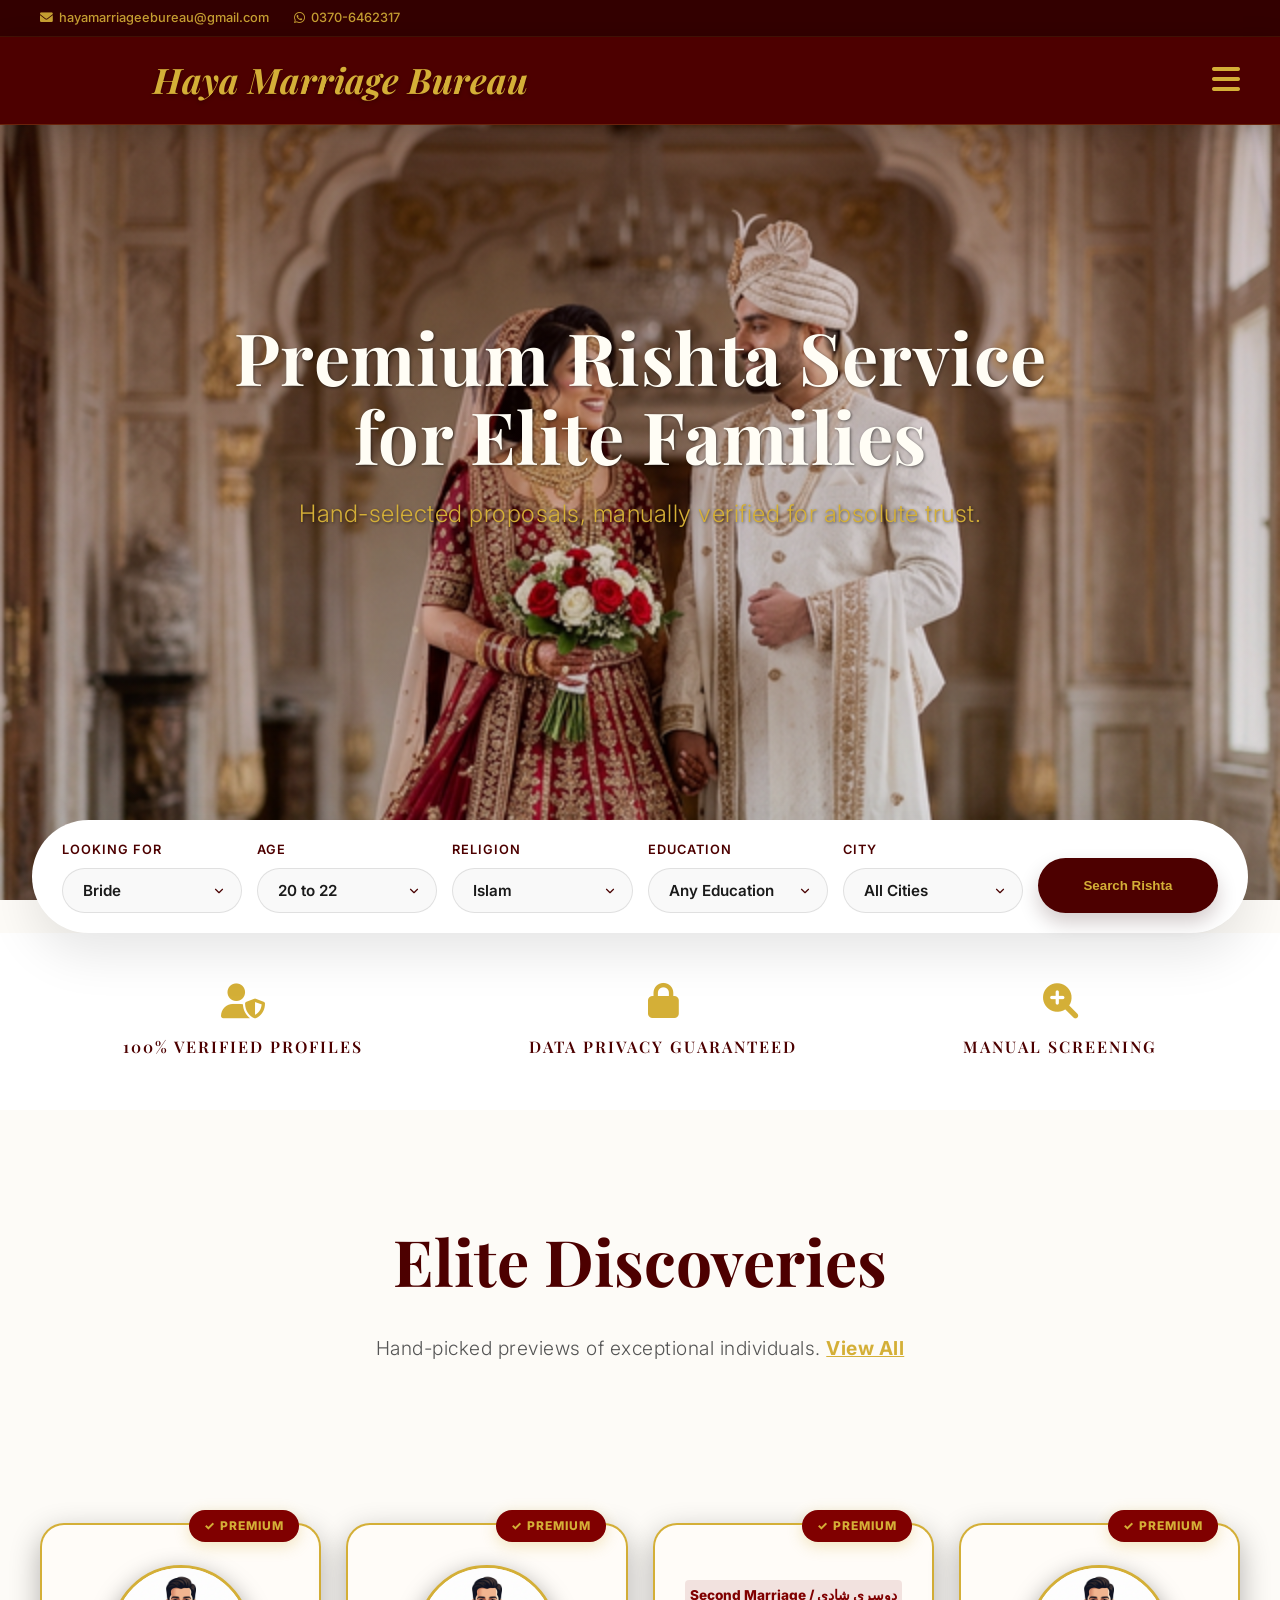
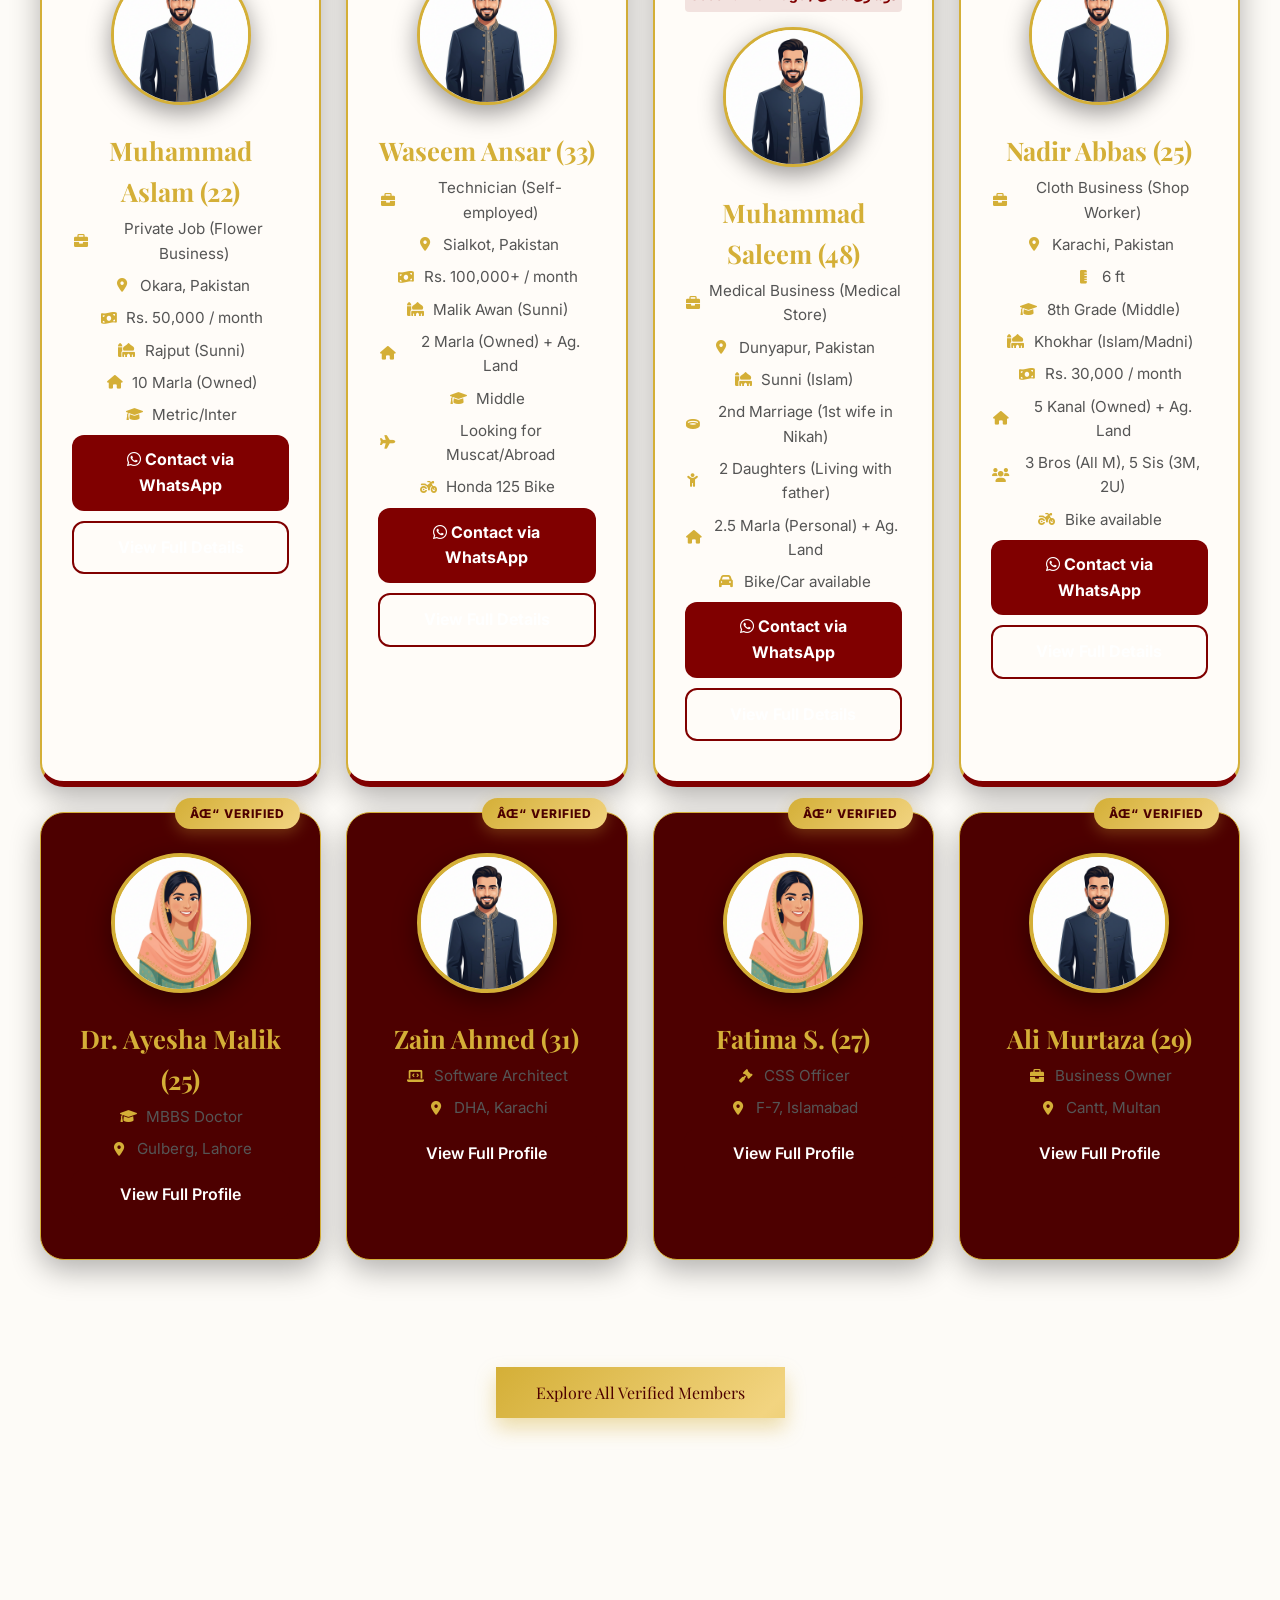
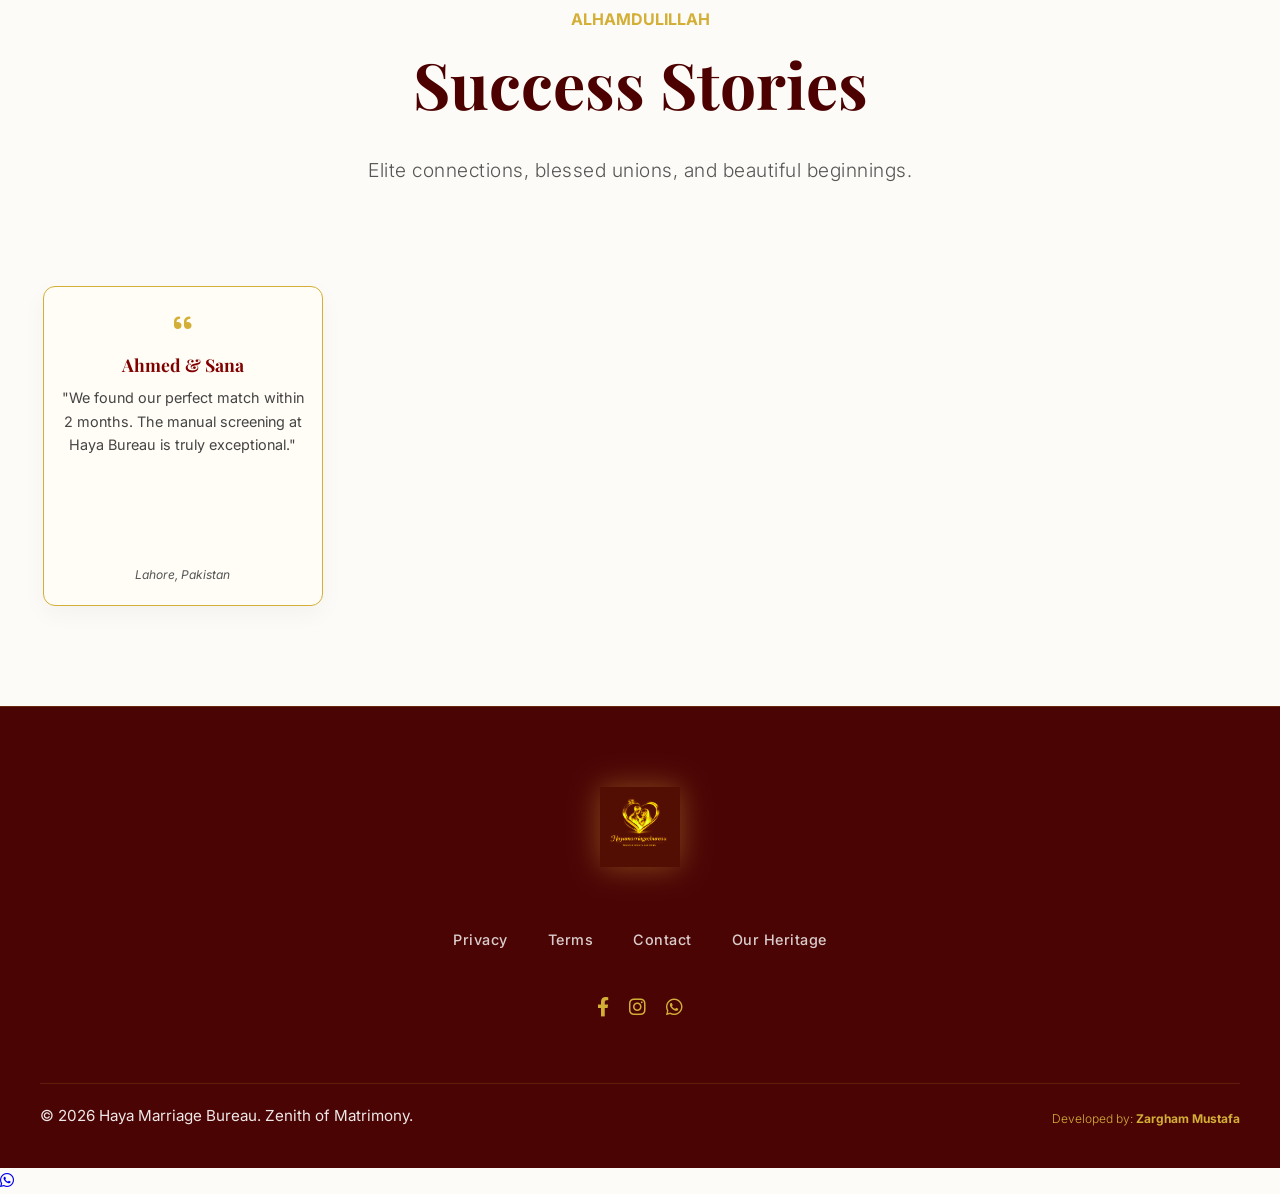
==== index.html @ ff10fe0d "Add featured profile HAYA-M-004 (Nadir Abbas) and update database" ====
<!DOCTYPE html>
<html lang="en">
<head>
    <meta charset="UTF-8">
    <meta name="viewport" content="width=device-width, initial-scale=1.0">
    <title>Haya Marriage Bureau | Elite Matrimonial Service</title>
    <meta name="description" content="Ultra-premium marriage bureau service. Minimalist design, verified profiles, and deep trust.">
    <link rel="stylesheet" href="styles/main.css">
    <link rel="stylesheet" href="https://cdnjs.cloudflare.com/ajax/libs/font-awesome/6.0.0/css/all.min.css">
</head>
<body class="page-fade">
    <div class="header-wrapper">
        <!-- Thin Top Bar for Contact info -->
        <div class="top-bar">
            <div class="container">
                <a href="mailto:hayamarriageebureau@gmail.com"><i class="fas fa-envelope"></i> hayamarriageebureau@gmail.com</a>
                <a href="https://wa.me/923706462317"><i class="fab fa-whatsapp"></i> 0370-6462317</a>
            </div>
        </div>

        <!-- Main Logo & Navigation Header -->
        <header class="luxury-header">
            <div class="container header-inner">
                <div class="header-center">
                    <a href="index.html" style="text-decoration: none;">
                        <span class="logo-text-script">Haya Marriage Bureau</span>
                    </a>
                </div>
                <div class="header-right">
                    <button class="mobile-toggle" aria-label="Open Menu" onclick="if(window.openMenu) window.openMenu();">
                        <i class="fas fa-bars"></i>
                    </button>
                </div>
            </div>
        </header>
    </div>

    <div class="mobile-nav-backdrop"></div>
    <div class="mobile-nav-overlay">
        <i class="fas fa-times close-btn" onclick="if(window.closeMenu) window.closeMenu();"></i>
        <div class="mobile-nav-links">
            <a href="index.html">Home</a>
            <a href="profiles.html">Profiles</a>
            <a href="register.html">Register Now</a>
            <a href="about.html">Our Story</a>
            <a href="packages.html">Membership</a>
            <a href="contact.html">Contact</a>
            <a href="register.html" class="btn-join-elite btn-mobile-join">Add Profile</a>
        </div>
        <div class="mobile-nav-signature">
            Developed by: <a href="https://wa.me/923079661669" target="_blank">Zargham Mustafa</a>
        </div>
    </div>

    <!-- Hero Section -->
    <section class="hero">
        <div class="container" style="display: flex; flex-direction: column; align-items: center; justify-content: center; text-align: center; height: 100%;">
            <div class="animate" style="max-width: 900px;">
                <h1 style="font-size: 4.5rem; color: #FFFDF5; margin-bottom: 20px; line-height: 1.1;">Premium Rishta Service for Elite Families</h1>
                <p style="font-size: 1.5rem; color: #D4AF37; margin-bottom: 50px; font-weight: 300;">Hand-selected proposals, manually verified for absolute trust.</p>
            </div>
        </div>
    </section>

    <!-- Search Section -->
    <div class="search-container">
        <div class="search-panel animate">
            <div class="search-field">
                <label>Looking for</label>
                <select id="searchGender">
                    <option value="Bride">Bride</option>
                    <option value="Groom">Groom</option>
                </select>
            </div>
            <div class="search-field">
                <label>Age</label>
                <select id="searchAge">
                    <option value="20-22">20 to 22</option>
                    <option value="22-24">22 to 24</option>
                    <option value="24-26">24 to 26</option>
                    <option value="26-28">26 to 28</option>
                    <option value="28-30">28 to 30</option>
                    <option value="30-32">30 to 32</option>
                    <option value="32-34">32 to 34</option>
                    <option value="34-36">34 to 36</option>
                    <option value="36-38">36 to 38</option>
                    <option value="38-40">38 to 40</option>
                    <option value="40-42">40 to 42</option>
                    <option value="42-44">42 to 44</option>
                    <option value="44-46">44 to 46</option>
                    <option value="46-48">46 to 48</option>
                    <option value="48-50">48 to 50</option>
                </select>
            </div>
            <div class="search-field">
                <label>Religion</label>
                <select id="searchReligion">
                    <option value="Islam">Islam</option>
                    <option value="Christianity">Christianity</option>
                    <option value="Hinduism">Hinduism</option>
                    <option value="Sikhism">Sikhism</option>
                </select>
            </div>
            <div class="search-field">
                <label>Education</label>
                <select id="searchEducation">
                    <option value="Any">Any Education</option>
                    <optgroup label="Schooling">
                        <option value="Primary">Primary</option>
                        <option value="Middle">Middle</option>
                        <option value="Matric / O-Levels">Matric / O-Levels</option>
                        <option value="Intermediate / A-Levels">Intermediate / A-Levels</option>
                    </optgroup>
                    <optgroup label="Undergraduate">
                        <option value="Diploma (DAE)">Diploma (DAE)</option>
                        <option value="Bachelors">Bachelors (BA/BSc/B.Com)</option>
                        <option value="BS (Hons)">BS (Hons) / 4-Year Degree</option>
                    </optgroup>
                    <optgroup label="Postgraduate">
                        <option value="Masters">Masters (MA/MSc/M.Com)</option>
                        <option value="MS / M.Phil">MS / M.Phil</option>
                    </optgroup>
                    <optgroup label="Doctorate">
                        <option value="PhD / Doctorate">PhD / Doctorate</option>
                    </optgroup>
                    <optgroup label="Medical & Professional">
                        <option value="MBBS">MBBS</option>
                        <option value="BDS">BDS</option>
                        <option value="MD">MD</option>
                        <option value="DVM">DVM</option>
                        <option value="Pharm-D">Pharm-D</option>
                    </optgroup>
                    <optgroup label="Finance/Accounts">
                        <option value="CA">CA</option>
                        <option value="ACCA">ACCA</option>
                        <option value="ACMA">ACMA</option>
                    </optgroup>
                    <optgroup label="Religious">
                        <option value="Alim / Alimah">Alim / Alimah</option>
                        <option value="Hafiz-e-Quran">Hafiz-e-Quran</option>
                    </optgroup>
                </select>
            </div>
            <div class="search-field">
                <label>City</label>
                <select id="searchCity">
                    <option value="Any">All Cities</option>
                    <option value="Karachi">Karachi</option>
                    <option value="Lahore">Lahore</option>
                    <option value="Islamabad">Islamabad</option>
                    <option value="Rawalpindi">Rawalpindi</option>
                    <option value="Faisalabad">Faisalabad</option>
                    <option value="Multan">Multan</option>
                    <option value="Peshawar">Peshawar</option>
                    <option value="Sialkot">Sialkot</option>
                    <option value="Gujranwala">Gujranwala</option>
                    <option value="Quetta">Quetta</option>
                    <option value="Dubai">Dubai / Overseas</option>
                </select>
            </div>
            <div class="search-field">
                <button id="mainSearchBtn">
                    <span class="btn-text">Search Rishta</span>
                </button>
            </div>
        </div>
    </div>

    <!-- Trust Bar -->
    <div class="trust-bar">
        <div class="container trust-flex animate">
            <div class="trust-item">
                <i class="fas fa-user-shield"></i>
                <span>100% Verified Profiles</span>
            </div>
            <div class="trust-item">
                <i class="fas fa-lock"></i>
                <span>Data Privacy Guaranteed</span>
            </div>
            <div class="trust-item">
                <i class="fas fa-search-plus"></i>
                <span>Manual Screening</span>
            </div>
        </div>
    </div>

    <!-- Featured Profiles Section -->
    <main class="container" style="margin-top: 100px; padding-bottom: 100px;">
        <div class="section-title animate">
            <h2>Elite Discoveries</h2>
            <p>Hand-picked previews of exceptional individuals. <a href="profiles.html" style="color: var(--accent); font-weight: 700;">View All</a></p>
        </div>

        <div class="profile-grid">
            <article class="profile-card animate" style="border: 2px solid #D4AF37; background: #fffcf8; border-bottom-width: 6px; border-bottom-color: #800000;">
                <div class="profile-badge" style="background: #800000; color: #D4AF37;">✓ Premium</div>
                <div class="profile-img-container" style="border: 3px solid #D4AF37;">
                    <img src="images/profiles/avatar_male.png" alt="Muhammad Aslam" style="object-fit: cover;">
                </div>
                <h3 style="color: #800000;">Muhammad Aslam (22)</h3>
                <ul class="card-meta">
                    <li><i class="fas fa-briefcase"></i> Private Job (Flower Business)</li>
                    <li><i class="fas fa-map-marker-alt"></i> Okara, Pakistan</li>
                    <li><i class="fas fa-money-bill-wave"></i> Rs. 50,000 / month</li>
                    <li><i class="fas fa-mosque"></i> Rajput (Sunni)</li>
                    <li><i class="fas fa-home"></i> 10 Marla (Owned)</li>
                    <li><i class="fas fa-graduation-cap"></i> Metric/Inter</li>
                </ul>
                <a href="https://wa.me/923706462317?text=Hi,%20I%20am%20interested%20in%20profile%20HAYA-M-001%20(Muhammad%20Aslam).%20Please%20share%20more%20details." target="_blank" class="btn-card" style="background: #800000; color: #D4AF37; border: none; font-weight: bold; margin-bottom: 10px;"><i class="fab fa-whatsapp"></i> Contact via WhatsApp</a>
                <a href="profile-detail.html?id=HAYA-M-001&gender=Male&name=Muhammad+Aslam&age=22&city=Okara&profession=Private+Job+(Flower+Business)&caste=Rajput+(Sunni)&education=Metric/Inter&img=avatar_male.png" class="btn-card" style="background: transparent; color: #800000; border: 2px solid #800000; font-weight: bold;">View Full Details</a>
            </article>
            <article class="profile-card animate" style="border: 2px solid #D4AF37; background: #fffcf8; border-bottom-width: 6px; border-bottom-color: #800000;">
                <div class="profile-badge" style="background: #800000; color: #D4AF37;">✓ Premium</div>
                <div class="profile-img-container" style="border: 3px solid #D4AF37;">
                    <img src="images/profiles/avatar_male.png" alt="Waseem Ansar" style="object-fit: cover;">
                </div>
                <h3 style="color: #800000;">Waseem Ansar (33)</h3>
                <ul class="card-meta">
                    <li><i class="fas fa-briefcase"></i> Technician (Self-employed)</li>
                    <li><i class="fas fa-map-marker-alt"></i> Sialkot, Pakistan</li>
                    <li><i class="fas fa-money-bill-wave"></i> Rs. 100,000+ / month</li>
                    <li><i class="fas fa-mosque"></i> Malik Awan (Sunni)</li>
                    <li><i class="fas fa-home"></i> 2 Marla (Owned) + Ag. Land</li>
                    <li><i class="fas fa-graduation-cap"></i> Middle</li>
                    <li><i class="fas fa-plane"></i> Looking for Muscat/Abroad</li>
                    <li><i class="fas fa-motorcycle"></i> Honda 125 Bike</li>
                </ul>
                <a href="https://wa.me/923706462317?text=Hi,%20I%20am%20interested%20in%20profile%20HAYA-M-002%20(Waseem%20Ansar).%20Please%20share%20more%20details." target="_blank" class="btn-card" style="background: #800000; color: #D4AF37; border: none; font-weight: bold; margin-bottom: 10px;"><i class="fab fa-whatsapp"></i> Contact via WhatsApp</a>
                <a href="profile-detail.html?id=HAYA-M-002&gender=Male&name=Waseem+Ansar&age=33&city=Sialkot&profession=Technician+(Self-employed)&caste=Malik+Awan+(Sunni)&education=Middle&img=avatar_male.png" class="btn-card" style="background: transparent; color: #800000; border: 2px solid #800000; font-weight: bold;">View Full Details</a>
            </article>
            <article class="profile-card animate" style="border: 2px solid #D4AF37; background: #fffcf8; border-bottom-width: 6px; border-bottom-color: #800000;">
                <div class="profile-badge" style="background: #800000; color: #D4AF37;">✓ Premium</div>
                <div style="background: rgba(128,0,0,0.1); color: #800000; text-align: center; font-weight: 800; font-size: 0.85rem; padding: 5px; margin-top: 15px; border-radius: 4px;">Second Marriage / دوسری شادی</div>
                <div class="profile-img-container" style="border: 3px solid #D4AF37; margin-top: 15px;">
                    <img src="images/profiles/avatar_male.png" alt="Muhammad Saleem" style="object-fit: cover;">
                </div>
                <h3 style="color: #800000;">Muhammad Saleem (48)</h3>
                <ul class="card-meta">
                    <li><i class="fas fa-briefcase"></i> Medical Business (Medical Store)</li>
                    <li><i class="fas fa-map-marker-alt"></i> Dunyapur, Pakistan</li>
                    <li><i class="fas fa-mosque"></i> Sunni (Islam)</li>
                    <li><i class="fas fa-ring"></i> 2nd Marriage (1st wife in Nikah)</li>
                    <li><i class="fas fa-child"></i> 2 Daughters (Living with father)</li>
                    <li><i class="fas fa-home"></i> 2.5 Marla (Personal) + Ag. Land</li>
                    <li><i class="fas fa-car"></i> Bike/Car available</li>
                </ul>
                <a href="https://wa.me/923706462317?text=Assalam-o-Alaikum,%20I%20am%20interested%20in%20Profile%20ID:%20HAYA-M-003%20(Muhammad%20Saleem)" target="_blank" class="btn-card" style="background: #800000; color: #D4AF37; border: none; font-weight: bold; margin-bottom: 10px;"><i class="fab fa-whatsapp"></i> Contact via WhatsApp</a>
                <a href="profile-detail.html?id=HAYA-M-003&gender=Male&name=Muhammad+Saleem&age=48&city=Dunyapur&profession=Medical+Store&caste=Sunni+(Islam)&img=avatar_male.png" class="btn-card" style="background: transparent; color: #800000; border: 2px solid #800000; font-weight: bold;">View Full Details</a>
            </article>

            <article class="profile-card animate" style="border: 2px solid #D4AF37; background: #fffcf8; border-bottom-width: 6px; border-bottom-color: #800000;">
                <div class="profile-badge" style="background: #800000; color: #D4AF37;">✓ Premium</div>
                <div class="profile-img-container" style="border: 3px solid #D4AF37;">
                    <img src="images/profiles/avatar_male.png" alt="Nadir Abbas" style="object-fit: cover;">
                </div>
                <h3 style="color: #800000;">Nadir Abbas (25)</h3>
                <ul class="card-meta">
                    <li><i class="fas fa-briefcase"></i> Cloth Business (Shop Worker)</li>
                    <li><i class="fas fa-map-marker-alt"></i> Karachi, Pakistan</li>
                    <li><i class="fas fa-ruler-vertical"></i> 6 ft</li>
                    <li><i class="fas fa-graduation-cap"></i> 8th Grade (Middle)</li>
                    <li><i class="fas fa-mosque"></i> Khokhar (Islam/Madni)</li>
                    <li><i class="fas fa-money-bill-wave"></i> Rs. 30,000 / month</li>
                    <li><i class="fas fa-home"></i> 5 Kanal (Owned) + Ag. Land</li>
                    <li><i class="fas fa-users"></i> 3 Bros (All M), 5 Sis (3M, 2U)</li>
                    <li><i class="fas fa-motorcycle"></i> Bike available</li>
                </ul>
                <a href="https://wa.me/923706462317?text=Assalam-o-Alaikum,%20I%20am%20interested%20in%20Profile%20ID:%20HAYA-M-004%20(Nadir%20Abbas)" target="_blank" class="btn-card" style="background: #800000; color: #D4AF37; border: none; font-weight: bold; margin-bottom: 10px;"><i class="fab fa-whatsapp"></i> Contact via WhatsApp</a>
                <a href="profile-detail.html?id=HAYA-M-004&gender=Male&name=Nadir+Abbas&age=25&city=Karachi&profession=Cloth+Business+(Shop+Worker)&caste=Khokhar+(Islam/Madni)&education=8th+Grade+(Middle)&img=avatar_male.png" class="btn-card" style="background: transparent; color: #800000; border: 2px solid #800000; font-weight: bold;">View Full Details</a>
            </article>
            <article class="profile-card animate">
                <div class="profile-badge">âœ“ Verified</div>
                <div class="profile-img-container">
                    <img src="images/profiles/avatar_female.png" alt="Profile">
                </div>
                <h3>Dr. Ayesha Malik (25)</h3>
                <ul class="card-meta">
                    <li><i class="fas fa-graduation-cap"></i> MBBS Doctor</li>
                    <li><i class="fas fa-map-marker-alt"></i> Gulberg, Lahore</li>
                </ul>
                <a href="profile-detail.html?id=F-AYESH-01&gender=Female&name=Dr.+Ayesha+Malik&age=25&city=Lahore&profession=Doctor&img=avatar_female.png" class="btn-card">View Full Profile</a>
            </article>

            <article class="profile-card animate">
                <div class="profile-badge">âœ“ Verified</div>
                <div class="profile-img-container">
                    <img src="images/profiles/avatar_male.png" alt="Profile">
                </div>
                <h3>Zain Ahmed (31)</h3>
                <ul class="card-meta">
                    <li><i class="fas fa-laptop-code"></i> Software Architect</li>
                    <li><i class="fas fa-map-marker-alt"></i> DHA, Karachi</li>
                </ul>
                <a href="profile-detail.html?id=M-ZAIN-01&gender=Male&name=Zain+Ahmed&age=31&city=Karachi&profession=Software+Architect&img=avatar_male.png" class="btn-card">View Full Profile</a>
            </article>

            <article class="profile-card animate">
                <div class="profile-badge">âœ“ Verified</div>
                <div class="profile-img-container">
                    <img src="images/profiles/avatar_female.png" alt="Profile">
                </div>
                <h3>Fatima S. (27)</h3>
                <ul class="card-meta">
                    <li><i class="fas fa-gavel"></i> CSS Officer</li>
                    <li><i class="fas fa-map-marker-alt"></i> F-7, Islamabad</li>
                </ul>
                <a href="profile-detail.html?id=F-FATIM-01&gender=Female&name=Fatima+S.&age=27&city=Islamabad&profession=CSS+Officer&img=avatar_female.png" class="btn-card">View Full Profile</a>
            </article>

            <article class="profile-card animate">
                <div class="profile-badge">âœ“ Verified</div>
                <div class="profile-img-container">
                    <img src="images/profiles/avatar_male.png" alt="Profile">
                </div>
                <h3>Ali Murtaza (29)</h3>
                <ul class="card-meta">
                    <li><i class="fas fa-briefcase"></i> Business Owner</li>
                    <li><i class="fas fa-map-marker-alt"></i> Cantt, Multan</li>
                </ul>
                <a href="profile-detail.html?id=M-MURI-01&gender=Male&name=Ali+Murtaza&age=29&city=Multan&profession=Business+Owner&img=avatar_male.png" class="btn-card">View Full Profile</a>
            </article>
        </div>

        <div style="text-align: center; margin-top: 60px;">
            <a href="profiles.html" class="btn-primary" style="padding: 15px 40px; text-decoration: none;">Explore All Verified Members</a>
        </div>
    </main>

    <!-- Success Stories -->
    <section class="success-stories-premium" id="successStories">
        <div class="container">
            <div class="section-title animate">
                <span style="color: var(--accent); font-weight: 700; text-transform: uppercase;">Alhamdulillah</span>
                <h2>Success Stories</h2>
                <p>Elite connections, blessed unions, and beautiful beginnings.</p>
            </div>
            
            <div class="stories-grid animate">
                <div class="story-card">
                    <div class="story-icon"><i class="fas fa-quote-left"></i></div>
                    <h3>Ahmed & Sana</h3>
                    <p class="story-text">"We found our perfect match within 2 months. The manual screening at Haya Bureau is truly exceptional."</p>
                    <div class="story-location">Lahore, Pakistan</div>
                </div>
                <!-- ... other stories ... -->
            </div>
        </div>
    </section>

    <footer>
        <div class="container">
            <div class="footer-grid">
                <img src="images/official_logo.png" class="footer-logo-large" alt="Haya Bureau Logo">
                <ul class="footer-links">
                    <li><a href="about.html">Privacy</a></li>
                    <li><a href="about.html">Terms</a></li>
                    <li><a href="contact.html">Contact</a></li>
                    <li><a href="about.html">Our Heritage</a></li>
                </ul>
                <div class="footer-socials">
                    <a href="https://web.facebook.com/profile.php?id=61583555798844" target="_blank"><i class="fab fa-facebook-f"></i></a>
                    <a href="https://www.instagram.com/hayamarriageebureau2026/" target="_blank" rel="noopener noreferrer"><i class="fab fa-instagram"></i></a>
                    <a href="https://wa.me/923706462317" target="_blank"><i class="fab fa-whatsapp"></i></a>
                </div>
            </div>
            <div class="footer-bottom">
                <div class="copyright">
                    &copy; 2026 Haya Marriage Bureau. Zenith of Matrimony.
                </div>
                <div class="developer-signature" style="font-size: 12px; color: #D4AF37;">
                    Developed by: <a href="https://wa.me/923079661669" target="_blank" style="color: #D4AF37; text-decoration: none; font-weight: 700;">Zargham Mustafa</a>
                </div>
            </div>
        </div>
    </footer>

    <a href="https://wa.me/923706462317" class="whatsapp-float" target="_blank">
        <i class="fab fa-whatsapp"></i>
    </a>

    <script type="module" src="js/ui.js"></script>
</body>
</html>
---- styles/main.css ----
@import url('https://fonts.googleapis.com/css2?family=Playfair+Display:ital,wght@0,400;0,700;1,400;1,700&family=Inter:wght@300;400;500;600;700&display=swap');

:root {
    --primary: #4d0000; /* Royal Maroon */
    --primary-dark: #3a0000;
    --accent: #D4AF37; /* Gold */
    --accent-light: #F2D480;
    --surface: #FDFBF7; /* Off-white / Cream */
    --text-main: #1A1A1A; /* Near Black */
    --text-muted: #555555;
    --white: #FFFFFF;
    --glass: rgba(255, 255, 255, 0.1);
    --glass-solid: rgba(77, 0, 0, 0.95);
    --shadow-soft: 0 10px 40px rgba(0,0,0,0.05);
    --shadow-premium: 0 20px 50px rgba(0,0,0,0.1);
    --radius-pill: 100px;
    --radius-lg: 24px;
    --radius-md: 12px;
    --transition: all 0.4s cubic-bezier(0.165, 0.84, 0.44, 1);
    --container-padding: 40px;
}

@media (max-width: 768px) {
    :root {
        --container-padding: 20px;
    }
}

* {
    margin: 0;
    padding: 0;
    box-sizing: border-box;
    -webkit-font-smoothing: antialiased;
}

html {
    scroll-behavior: smooth;
}

body {
    font-family: 'Inter', sans-serif;
    color: var(--text-main);
    background-color: var(--surface);
    line-height: 1.6;
    overflow-x: hidden;
    width: 100vw;
    position: relative;
}

h1, h2, h3, h4, .font-serif {
    font-family: 'Playfair Display', serif;
    font-weight: 700;
}

.container {
    max-width: 1400px;
    margin: 0 auto;
    padding: 0 var(--container-padding);
}

/* ============================================================
   CLASSIC LUXURY HEADER (Unified)
   ============================================================ */
/* ============================================================
   PREMIUM TWO-BAR HEADER
   ============================================================ */
.header-wrapper {
    position: fixed;
    top: 0;
    left: 0;
    width: 100%;
    z-index: 2000;
    transition: var(--transition);
}

.top-bar {
    background: #330000; /* Darker Maroon for contrast */
    padding: 8px 0;
    border-bottom: 1px solid rgba(212, 175, 55, 0.1);
}

.top-bar .container {
    display: flex;
    justify-content: flex-start;
    gap: 25px;
}

.top-bar a {
    color: var(--accent);
    text-decoration: none;
    font-size: 0.8rem;
    font-weight: 500;
    display: flex;
    align-items: center;
    gap: 6px;
    opacity: 0.9;
    transition: var(--transition);
}

.top-bar a:hover {
    opacity: 1;
    color: var(--white);
}

.luxury-header {
    background: var(--primary) !important;
    padding: 15px 0;
    border-bottom: 1px solid rgba(212, 175, 55, 0.2);
    box-shadow: 0 5px 25px rgba(0,0,0,0.2);
}

.header-wrapper.scrolled .luxury-header {
    padding: 10px 0;
    background: rgba(77, 0, 0, 0.98) !important;
}

.header-inner {
    display: flex;
    justify-content: space-between;
    align-items: center;
    width: 100%;
}

.header-center {
    flex: 1;
    display: flex;
    justify-content: center;
}

.logo-text-script {
    font-family: 'Playfair Display', serif;
    font-style: italic;
    color: var(--accent);
    font-size: 2.2rem;
    font-weight: 700;
    text-shadow: 0 2px 4px rgba(0,0,0,0.3);
}

.header-right {
    flex: 1;
    display: flex;
    justify-content: flex-end;
}

.mobile-toggle {
    background: transparent;
    border: none;
    color: var(--accent);
    font-size: 2rem;
    cursor: pointer;
    transition: var(--transition);
}

.mobile-toggle:hover {
    transform: scale(1.1);
    color: var(--white);
}

@media (max-width: 768px) {
    .top-bar { display: none !important; }
    .logo-text-script { font-size: 1.5rem !important; }
    .header-inner { justify-content: space-between !important; }
    .header-center { flex: 0 1 auto !important; justify-content: flex-start !important; }
    .header-right { flex: 1 !important; display: flex !important; justify-content: flex-end !important; }
    .btn-join-elite { display: none !important; } /* Hide from header on mobile */
}

/* ============================================================
   DEFINITIVE FIX: Mobile Navigation Overlay
   Plain CSS visibility toggle — NO inline style conflicts
   ============================================================ */
.mobile-nav-overlay {
    position: fixed !important;
    top: 0;
    right: 0;
    width: 300px;
    height: 100vh;
    background: var(--primary); /* Royal Maroon */
    z-index: 9999;
    display: flex;
    flex-direction: column;
    padding: 30px 40px 60px;
    box-shadow: -10px 0 50px rgba(0,0,0,0.5);
    /* HIDDEN BY DEFAULT via transform — JS can override this */
    transform: translateX(100%);
    transition: transform 0.35s cubic-bezier(0.25, 0.46, 0.45, 0.94);
    pointer-events: none;
    overflow-y: auto;
}

/* OPEN STATE — JS adds this class via classList.add('active') */
.mobile-nav-overlay.active {
    transform: translateX(0) !important;
    pointer-events: auto !important;
}


.mobile-nav-links {
    display: flex;
    flex-direction: column;
    gap: 20px;
    margin-top: 40px;
    align-items: flex-start;
}

.mobile-nav-links a {
    color: var(--accent);
    text-decoration: none;
    font-size: 1.25rem;
    font-weight: 600;
    transition: var(--transition);
    border-bottom: 1px solid rgba(212, 175, 55, 0.1);
    padding-bottom: 10px;
    width: 100%;
    text-align: left;
    font-family: 'Inter', sans-serif;
}

.mobile-nav-links a:hover {
    color: var(--white);
    padding-left: 10px;
}

.mobile-nav-overlay .close-btn {
    position: absolute;
    top: 20px;
    right: 25px;
    color: var(--accent);
    font-size: 2rem;
    cursor: pointer;
    transition: transform 0.3s;
}

.mobile-nav-overlay .close-btn:hover {
    transform: rotate(90deg);
}

.mobile-nav-links .btn-mobile-join {
    color: var(--primary) !important;
    background: linear-gradient(135deg, var(--accent), var(--accent-light));
    border-bottom: none;
    text-align: center;
    border-radius: 5px;
    padding: 12px;
    font-size: 1rem;
    margin-top: 20px;
    width: 100%;
    display: block;
}
.mobile-nav-links .btn-mobile-join:hover {
    padding-left: 0;
    color: var(--primary) !important;
    transform: translateY(-2px);
}

.mobile-nav-signature {
    margin-top: auto;
    font-size: 12px;
    color: var(--accent);
    text-align: center;
    padding-top: 30px;
    opacity: 0.8;
}
.mobile-nav-signature a {
    color: var(--accent);
    text-decoration: none;
    font-weight: 700;
}

.developer-signature {
    font-size: 12px !important;
    font-weight: 300;
    color: var(--accent) !important;
}

.developer-signature a {
    color: var(--accent) !important;
    text-decoration: none;
    font-weight: 700;
}

.mobile-nav-backdrop {
    position: fixed;
    top: 0;
    left: 0;
    width: 100vw;
    height: 100vh;
    background: rgba(0, 0, 0, 0.6);
    z-index: 2999;
    opacity: 0;
    visibility: hidden;
    transition: opacity 0.3s ease, visibility 0.3s ease;
    backdrop-filter: blur(3px);
}

.mobile-nav-backdrop.active {
    opacity: 1;
    visibility: visible;
}









.btn-join-elite {
    background: linear-gradient(135deg, var(--accent), var(--accent-light));
    color: #4A0404 !important;
    padding: 10px 25px; /* Balanced Pill shape */
    border-radius: 50px;
    font-weight: 800;
    text-decoration: none;
    font-size: 0.8rem; /* Aligns with nav links baseline */
    text-transform: uppercase;
    letter-spacing: 1px;
    box-shadow: 0 4px 15px rgba(212, 175, 55, 0.3);
    transition: all 0.3s ease;
    display: inline-flex;
    align-items: center;
    justify-content: center;
    white-space: nowrap;
}

.btn-join-elite:hover {
    transform: translateY(-3px);
    box-shadow: 0 8px 25px rgba(212, 175, 55, 0.5);
}

/* States Override for transparency */


.btn-primary {
    background: linear-gradient(135deg, #D4AF37, #F2D480, #D4AF37);
    background-size: 200% auto;
    color: var(--primary) !important;
    font-family: 'Playfair Display', serif;
    border: none;
    box-shadow: 0 10px 20px rgba(212, 175, 55, 0.4);
}

.btn-primary:hover {
    background-position: right center;
    transform: translateY(-3px);
    box-shadow: 0 15px 35px rgba(212, 175, 55, 0.6), 0 0 20px rgba(212, 175, 55, 0.4);
    filter: brightness(1.1);
}

/* Modern Hero with Luxury treatment */
.hero {
    height: 100vh;
    background-color: #4A0404; /* Elite Maroon Base */
    /* Reduced gradient opacity to un-blur/reveal the magnificent background */
    background-image: linear-gradient(rgba(74, 4, 4, 0.25), rgba(0, 0, 0, 0.1)), url('../images/hero_elite_couple.png');
    background-size: cover;
    background-position: center top;
    background-repeat: no-repeat;
    display: flex;
    font-weight: 400;
    margin-bottom: 0;
    color: #FFFDF5;
    opacity: 1;
    letter-spacing: 0.5px;
    text-shadow: 1px 1px 3px rgba(0, 0, 0, 0.5);
}


/* Floating Glassmorphic Search Overlapping Hero */
.search-container {
    position: relative;
    width: 100%;
    display: flex;
    justify-content: center;
    z-index: 30;
    margin-top: -80px;
}

.search-panel {
    background: var(--white);
    padding: 20px 30px;
    border-radius: var(--radius-pill);
    box-shadow: var(--shadow-premium);
    display: grid;
    grid-template-columns: repeat(6, 1fr);
    gap: 15px;
    align-items: flex-end;
    width: 95%;
    max-width: 1250px;
}

.search-field {
    min-width: 0; /* Allow shrinking */
}

@media (max-width: 1100px) {
    .search-panel {
        grid-template-columns: repeat(3, 1fr);
        border-radius: var(--radius-lg);
    }
}

@media (max-width: 768px) {
    .search-panel {
        grid-template-columns: 1fr;
        gap: 20px;
    }
}

.search-field {
    display: flex;
    flex-direction: column;
    gap: 8px;
    width: 100%;
}

.search-field label {
    font-size: 0.8rem;
    font-weight: 600;
    color: var(--primary);
    text-transform: uppercase;
    letter-spacing: 1px;
    margin-bottom: 0px;
}

.search-field select {
    width: 100%;
    padding: 12px 20px;
    border-radius: 50px;
    border: 1px solid rgba(0, 0, 0, 0.1);
    background: #F9F9F9;
    color: var(--text-main);
    font-family: inherit;
    font-weight: 600;
    font-size: 0.95rem;
    cursor: pointer;
    transition: var(--transition);
    appearance: none;
    background-image: url("data:image/svg+xml,%3Csvg xmlns='http://www.w3.org/2000/svg' width='24' height='24' viewBox='0 0 24 24' fill='none' stroke='%234A0404' stroke-width='2' stroke-linecap='round' stroke-linejoin='round'%3E%3Cpolyline points='6 9 12 15 18 9'%3E%3C/polyline%3E%3C/svg%3E");
    background-repeat: no-repeat;
    background-position: right 15px center;
    background-size: 14px;
}

#mainSearchBtn {
    background: var(--primary);
    color: var(--accent) !important;
    border-radius: 50px;
    padding: 0 40px;
    height: 55px;
    font-weight: 800;
    box-shadow: 0 10px 20px rgba(42, 2, 2, 0.2);
    display: flex;
    align-items: center;
    justify-content: center;
    transition: all 0.3s cubic-bezier(0.175, 0.885, 0.32, 1.275);
    cursor: pointer;
    border: none;
    text-align: center;
}

#mainSearchBtn:hover {
    transform: translateY(-3px) scale(1.02);
    box-shadow: 0 0 20px 5px rgba(212, 175, 55, 0.7), 0 15px 30px rgba(212, 175, 55, 0.4);
    background: var(--primary-dark);
    color: #fff !important; /* Slight variation on hover for feedback */
}

#mainSearchBtn:active {
    transform: translateY(-1px);
}

#mainSearchBtn.btn-loading {
    opacity: 0.8;
    pointer-events: none;
}

.search-field select:focus {
    outline: none;
    border-color: var(--accent);
    background: #fff;
}

/* Custom scrollbar for long dropdowns */
select {
    scrollbar-width: thin;
    scrollbar-color: var(--accent) transparent;
}

select::-webkit-scrollbar {
    width: 6px;
}

select::-webkit-scrollbar-thumb {
    background-color: var(--accent);
    border-radius: 10px;
}

.search-field {
    min-width: 120px;
}

/* --- Profile Grid (Responsive Rewrite) --- */
.profile-grid {
    display: grid;
    grid-template-columns: repeat(4, 1fr) !important;
    gap: 25px;
    width: 100%;
    padding: 60px 0;
}

@media (max-width: 1100px) {
    .profile-grid {
        grid-template-columns: repeat(2, 1fr) !important;
    }
}

/* --- Profile Grid (Responsive Rewrite) --- */
.profile-grid {
    display: grid;
    grid-template-columns: repeat(4, 1fr) !important;
    gap: 25px;
    width: 100%;
    padding: 60px 0;
}

@media (max-width: 1100px) {
    .profile-grid {
        grid-template-columns: repeat(2, 1fr) !important;
    }
}

@media (max-width: 600px) {
    .profile-grid {
        grid-template-columns: 1fr !important;
    }
}

/* Luxury Profile Card - Elite Branding Refinement */
.profile-card {
    background: var(--primary); /* Royal Maroon Background */
    border-radius: var(--radius-lg);
    padding: 40px 30px;
    position: relative;
    transition: var(--transition);
    box-shadow: 0 10px 30px rgba(0, 0, 0, 0.3);
    display: flex;
    flex-direction: column;
    align-items: center;
    text-align: center;
    border: 1px solid var(--accent); /* Gold Border */
    overflow: visible;
}

.profile-card:hover {
    transform: translateY(-12px);
    border-color: var(--accent);
    box-shadow: var(--shadow-premium);
}

.profile-img-container {
    width: 140px;
    height: 140px;
    border-radius: 50%;
    border: 4px solid var(--accent); /* Premium Gold Border (Circular) */
    overflow: hidden;
    margin-bottom: 25px;
    position: relative;
    box-shadow: 0 8px 25px rgba(0,0,0,0.4);
    background: var(--white); /* Ensure placeholder looks clean */
}

.profile-img-container img {
    width: 100%;
    height: 100%;
    object-fit: cover;
    transition: var(--transition);
}

.profile-card:hover .profile-img-container img {
    transform: scale(1.1);
}

.profile-card h3 {
    font-size: 1.6rem;
    color: var(--accent) !important; /* Gold text for names */
    margin-bottom: 5px;
    font-family: 'Playfair Display', serif;
    font-weight: 700;
}

.profile-badge {
    position: absolute;
    top: -15px;
    right: 20px;
    background: linear-gradient(135deg, var(--accent), #F2D481);
    color: var(--primary);
    padding: 6px 15px;
    border-radius: var(--radius-pill);
    font-size: 0.75rem;
    font-weight: 800;
    text-transform: uppercase;
    letter-spacing: 1px;
    box-shadow: 0 4px 15px rgba(212, 175, 55, 0.3);
    z-index: 10;
}

/* Empty State / No Results */
.no-matches-found {
    text-align: center;
    padding: 100px 40px;
    background: var(--white);
    border-radius: var(--radius-lg);
    box-shadow: var(--shadow-soft);
    border: 1px solid rgba(212, 175, 55, 0.1);
    max-width: 800px;
    margin: 40px auto;
}

/* Privacy Masking Styles */
.profile-img-masked img {
    filter: blur(12px);
    transition: var(--transition);
}

.mask-overlay {
    position: absolute;
    top: 0;
    left: 0;
    width: 100%;
    height: 100%;
    background: rgba(74, 4, 4, 0.4);
    display: flex;
    flex-direction: column;
    align-items: center;
    justify-content: center;
    color: var(--accent);
    z-index: 5;
}

.mask-overlay i {
    font-size: 2rem;
    margin-bottom: 5px;
}

.mask-overlay p {
    font-size: 0.8rem;
    font-weight: 700;
    text-transform: uppercase;
    letter-spacing: 1px;
}

.card-footer {
    margin-top: 15px;
    padding-top: 15px;
    border-top: 1px solid rgba(0,0,0,0.05);
    display: flex;
    flex-direction: column;
    gap: 10px;
}

.contact-preview {
    font-size: 0.85rem;
    color: var(--primary);
    font-weight: 600;
}

.card-meta li {
    font-size: 0.95rem;
    color: var(--text-muted);
    margin-bottom: 8px;
    display: flex;
    align-items: center;
    justify-content: center;
    gap: 8px;
}

.card-meta li i {
    color: var(--accent);
    font-size: 0.85rem;
    width: 20px;
}

.completion-bar {
    width: 100%;
    height: 6px;
    background: #EEEEEE;
    border-radius: 10px;
    margin-bottom: 20px;
    overflow: hidden;
}

.completion-fill {
    height: 100%;
    background: var(--accent);
}

.btn-card {
    width: 100%;
    padding: 12px;
    background: var(--primary);
    color: var(--white) !important;
    text-align: center;
    text-decoration: none;
    font-weight: 600;
    border-radius: var(--radius-md);
    transition: var(--transition);
}

.btn-card:hover {
    background: var(--primary-dark);
    transform: scale(1.02);
}

/* Page Transitions */
.page-fade {
    animation: pageFadeIn 0.8s ease-out forwards;
}

.page-fade-out {
    animation: pageFadeOut 0.5s ease-in forwards !important;
}

@keyframes pageFadeIn {
    from { opacity: 0; transform: translateY(10px); }
    to { opacity: 1; transform: translateY(0); }
}

@keyframes pageFadeOut {
    from { opacity: 1; transform: translateY(0); }
    to { opacity: 0; transform: translateY(-10px); }
}

/* Minimalist Sections */
.section-title {
    text-align: center;
    margin-bottom: 100px;
}

.section-title h2 {
    font-size: 4rem;
    color: var(--primary);
    margin-bottom: 20px;
    font-family: 'Playfair Display', serif;
}

.section-title p {
    font-size: 1.2rem;
    color: var(--text-muted);
    font-weight: 300;
    letter-spacing: 0.5px;
}

/* Trust Badges Bar */
.trust-bar {
    background: var(--white);
    padding: 50px 0;
    border: none;
}

.trust-flex {
    display: flex;
    justify-content: space-around;
    align-items: center;
    text-align: center;
}

.trust-item i {
    color: var(--accent);
    font-size: 2.2rem;
    margin-bottom: 15px;
    display: block;
}

.trust-item span {
    font-weight: 600;
    font-size: 1rem;
    text-transform: uppercase;
    letter-spacing: 2px;
    color: var(--primary);
    font-family: 'Playfair Display', serif;
}

/* --- Success Stories Grid (Tighter & Sleeker) --- */
.success-stories-premium {
    padding: 100px 0;
    background-color: var(--surface);
}

.stories-grid {
    display: grid;
    grid-template-columns: repeat(5, 1fr); /* 5 Columns for Desktop */
    gap: 20px;
    margin-top: 50px;
}

@media (max-width: 1400px) {
    .stories-grid {
        grid-template-columns: repeat(4, 1fr);
    }
}

@media (max-width: 1100px) {
    .stories-grid {
        grid-template-columns: repeat(3, 1fr);
    }
}

@media (max-width: 768px) {
    .stories-grid {
        grid-template-columns: repeat(2, 1fr); /* 2 Columns on Mobile */
        gap: 15px;
    }
}

.story-card {
    background-color: #FFFDF5; /* Champagne */
    border: 1px solid #D4AF37; /* Gold */
    border-radius: 12px;
    padding: 20px 15px; /* Compact Padding */
    box-shadow: 0 8px 25px rgba(0,0,0,0.04);
    display: flex;
    flex-direction: column;
    align-items: center;
    text-align: center;
    transition: var(--transition);
    max-width: 280px; /* Max-width for sleekness */
    height: 320px; /* Fixed Equal Height for alignment */
    margin: 0 auto;
    width: 100%;
}

.story-card:hover {
    transform: translateY(-5px);
    box-shadow: 0 12px 35px rgba(0,0,0,0.08);
}

.story-icon {
    font-size: 20px; /* Smaller Icon */
    color: #D4AF37; /* Gold */
    margin-bottom: 15px;
}

.story-card h3 {
    font-family: 'Playfair Display', serif;
    color: #800000; /* Deep Maroon */
    font-weight: 700;
    font-size: 1.1rem; /* Compact Heading */
    margin-bottom: 10px;
    line-height: 1.3;
}

.story-text {
    color: #444444; /* Charcoal Grey */
    font-size: 0.9rem; /* Compact Text */
    line-height: 1.6;
    margin-bottom: 15px;
    overflow: hidden;
    display: -webkit-box;
    -webkit-line-clamp: 4; /* Keep it short */
    -webkit-box-orient: vertical;
    line-clamp: 4; /* Standard property for compatibility */
}

.story-location {
    font-size: 0.75rem; /* Subtle Location */
    color: var(--text-muted);
    font-style: italic;
    margin-top: auto;
}

.gold-ornament {
    display: flex;
    align-items: center;
    justify-content: center;
    gap: 15px;
    margin: 20px 0;
}

.gold-ornament span {
    height: 1px;
    width: 50px;
    background: #D4AF37;
    opacity: 0.5;
}

.gold-ornament i {
    color: #D4AF37;
    font-size: 0.9rem;
}

/* How It Works */
.steps-grid {
    display: grid;
    grid-template-columns: repeat(3, 1fr);
    gap: 40px;
}

.step-item {
    text-align: center;
    padding: 30px;
}

.step-icon {
    width: 80px;
    height: 80px;
    background: var(--surface);
    color: var(--accent);
    border-radius: 50%;
    display: flex;
    align-items: center;
    justify-content: center;
    font-size: 1.8rem;
    margin: 0 auto 25px;
    transition: var(--transition);
    border: 1px solid rgba(212, 175, 55, 0.2);
}

.step-item:hover .step-icon {
    background: var(--accent);
    color: var(--white);
    transform: scale(1.1);
}

.step-item h3 {
    font-size: 1.5rem;
    color: var(--primary);
    margin-bottom: 15px;
}

.step-item p {
    color: var(--text-muted);
    font-size: 1rem;
    line-height: 1.6;
}

/* ============================================================
   MINIMALIST LUXURY FOOTER
   ============================================================ */
footer {
    position: relative;
    background: #4A0404; /* Consistent Deep Maroon */
    padding: 80px 0 40px;
    color: var(--white);
    overflow: hidden;
    border-top: 1px solid rgba(212, 175, 55, 0.2);
}

.footer-grid {
    display: flex;
    flex-direction: column;
    align-items: center;
    text-align: center;
    gap: 40px;
    margin-bottom: 60px;
}

.footer-logo-large {
    height: 80px; /* Exact Elegant Scale */
    width: auto;
    object-fit: contain;
    mix-blend-mode: screen;
    filter: invert(1) sepia(1) saturate(5) hue-rotate(10deg) drop-shadow(0 0 15px rgba(212, 175, 55, 0.4));
    margin-bottom: 20px;
}

.footer-links {
    display: flex;
    gap: 45px;
    list-style: none;
    margin-bottom: 30px;
}

.footer-links a {
    color: var(--accent);
    text-decoration: none;
    font-weight: 600;
    font-size: 1rem;
    transition: var(--transition);
    letter-spacing: 0.5px;
}

.footer-links a:hover {
    color: var(--white);
    text-shadow: 0 0 10px rgba(212, 175, 55, 0.5);
}

.footer-socials {
    display: flex;
    gap: 25px;
}

.footer-socials a {
    color: var(--accent);
    font-size: 1.5rem;
    transition: var(--transition);
}

.footer-socials a:hover {
    color: var(--white);
    transform: translateY(-5px);
}

.footer-bottom {
    border-top: 1px solid rgba(212, 175, 55, 0.15);
    padding-top: 30px;
    display: flex;
    justify-content: space-between; /* Signature pins to right */
    align-items: flex-end;
}

.copyright {
    font-size: 0.85rem;
    opacity: 0.7;
    font-weight: 400;
}

.signature {
    text-align: right; /* Bottom-right alignment */
}

.footer-links {
    display: flex;
    gap: 40px;
    list-style: none;
    margin: 0;
}

.footer-links a {
    color: rgba(255,255,255,0.8);
    text-decoration: none;
    transition: var(--transition);
    font-size: 0.9rem;
    font-weight: 500;
}

.footer-links a:hover {
    color: var(--accent);
}

.footer-socials {
    display: flex;
    gap: 20px;
}

.footer-socials a {
    color: var(--accent);
    font-size: 1.2rem;
    transition: var(--transition);
}

.footer-socials a:hover {
    transform: translateY(-3px);
    color: var(--white);
}

.footer-bottom {
    border-top: 1px solid rgba(212, 175, 55, 0.15);
    padding-top: 20px;

/* Header Themes */
header.nav-transparent {
    background: transparent;
}

header.nav-solid, 
header.scrolled {
    background: var(--white);
    padding: 15px 0;
    box-shadow: var(--shadow-soft);
}

.header-inner {
    display: flex;
    justify-content: space-between;
    align-items: center;
}

/* Logo text based styling removed in favor of image branding */


nav ul {
    display: flex;
    gap: 3rem; /* Elite spacing */
    list-style: none;
    align-items: center;
}



/* Initial Colors based on Theme */
header.nav-transparent 



footer::before {
    content: '';
    position: absolute;
    top: 0;
    left: 0;
    width: 100%;
    height: 100%;
    background: linear-gradient(rgba(74, 4, 4, 0.85), rgba(0, 0, 0, 0.7)); /* Deep Maroon to Dark Gradient */
    z-index: 1;
}

footer .container {
    position: relative;
    z-index: 2;
}

.footer-grid {
    display: flex;
    flex-direction: column;
    align-items: center;
    text-align: center;
    margin-bottom: 50px;
    gap: 40px;
}

.footer-logo {
    font-size: 2.5rem;
    font-weight: 700;
    color: var(--accent);
    text-decoration: none;
    font-family: 'Playfair Display', serif;
}

.footer-logo span {
    color: var(--white);
}

.footer-links {
    display: flex;
    gap: 3rem;
    list-style: none;
}

.footer-links a {
    color: var(--accent); /* Champagne Gold (#D4AF37) */
    text-decoration: none;
    font-weight: 600;
    font-size: 1.05rem;
    transition: var(--transition);
}

.footer-links a:hover {
    color: var(--accent);
}

.footer-socials {
    display: flex;
    gap: 25px;
}

.footer-socials a {
    color: var(--accent);
    font-size: 1.6rem;
    transition: var(--transition);
}

.footer-socials a:hover {
    color: var(--white);
    transform: translateY(-5px);
}

.footer-bottom {
    display: flex;
    flex-direction: row;
    align-items: center;
    justify-content: space-between;
    padding-top: 30px;
    border-top: 1px solid rgba(212, 175, 55, 0.3); /* Elegant Gold Divider */
}

.copyright {
    font-size: 0.95rem;
    opacity: 0.9;
    font-weight: 400;
}

.signature {
    text-align: center;
}

.signature-label {
    display: block;
    font-size: 0.65rem;
    text-transform: uppercase;
    letter-spacing: 2px;
    opacity: 0.4;
    margin-bottom: 2px;
}

.signature-name {
    font-family: 'Dancing Script', cursive;
    color: var(--accent);
    font-size: 2.8rem;
    font-weight: 700;
    letter-spacing: 1px;
    margin-top: 5px;
    display: block;
}
/* Success Stories Static Grid Layout implemented. Carousel code removed. */

/* Pricing Section - Luxury 3-Column Grid */
.pricing-section {
    padding: 80px 0;
}

.pricing-container {
    display: flex;
    justify-content: center;
    align-items: stretch;
    gap: 30px;
    margin-bottom: 80px;
}

.pricing-card {
    background: #FFFDF5; /* Light Cream */
    padding: 60px 40px;
    border-radius: 20px;
    box-shadow: 0 20px 50px rgba(0,0,0,0.03);
    border: 1px solid var(--accent); /* Gold */
    width: 30%;
    position: relative;
    transition: all 0.4s cubic-bezier(0.165, 0.84, 0.44, 1);
    display: flex;
    flex-direction: column;
    text-align: center;
}

.pricing-card:hover {
    transform: translateY(-10px);
    box-shadow: 0 30px 60px rgba(74, 4, 4, 0.08);
}

.pricing-card.featured {
    transform: scale(1.1); /* 10% Larger */
    z-index: 2;
    background: var(--white);
    box-shadow: 0 40px 90px rgba(212, 175, 55, 0.2);
    border-width: 2px;
}

.pricing-card.featured:hover {
    transform: scale(1.1) translateY(-5px);
}

.pricing-card h3 {
    font-size: 2.5rem;
    color: var(--primary);
    margin-bottom: 20px;
    font-family: 'Playfair Display', serif;
    font-weight: 800;
}

.pricing-card .price {
    font-size: 2.8rem;
    font-weight: 800;
    color: var(--accent);
    margin: 20px 0;
    line-height: 1;
}

.pricing-card ul {
    list-style: none;
    padding: 0;
    margin: 0 0 40px 0;
    text-align: left;
    flex-grow: 1;
}

.pricing-card ul li {
    font-size: 1rem;
    margin-bottom: 15px;
    display: flex;
    align-items: center;
    gap: 12px;
    color: var(--text-main);
    font-weight: 500;
}

.pricing-card .badge {
    position: absolute;
    top: -15px;
    left: 50%;
    transform: translateX(-50%);
    background: linear-gradient(135deg, var(--accent), #B8860B);
    color: var(--primary);
    padding: 8px 20px;
    border-radius: 100px;
    font-size: 0.7rem;
    font-weight: 800;
    text-transform: uppercase;
    box-shadow: 0 10px 20px rgba(212, 175, 55, 0.3);
}

.btn-gold {
    width: 100%;
    padding: 15px;
    background: linear-gradient(135deg, #D4AF37, #B8860B);
    color: var(--primary);
    border-radius: 8px;
    text-decoration: none;
    font-weight: 800;
    text-transform: uppercase;
    letter-spacing: 1px;
    transition: var(--transition);
}

.btn-gold:hover {
    transform: scale(1.02);
    box-shadow: 0 5px 15px rgba(212, 175, 55, 0.4);
}

/* VIP Banner */
.vip-matchmaking-banner {
    width: 100%;
    background: #FFFDF5;
    padding: 60px;
    border: 2px solid var(--primary);
    border-radius: 20px;
    text-align: center;
    margin-top: 50px;
    box-shadow: 0 15px 40px rgba(0,0,0,0.02);
}

.vip-matchmaking-banner h3 {
    font-size: 3rem;
    color: var(--primary);
    font-family: 'Playfair Display', serif;
    margin-bottom: 20px;
}

@media (max-width: 1100px) {
    .pricing-container {
        flex-direction: column;
        align-items: center;
        gap: 50px;
    }
    .plan-card {
        width: 80%;
    }
    .plan-card.gold-tier {
        transform: none;
    }
    .plan-card.gold-tier:hover {
        transform: translateY(-5px);
    }
}

.price-val span {
    font-size: 1rem;
    color: var(--text-muted);
    font-weight: 400;
}

.pricing-features {
    list-style: none;
    padding: 0;
    margin-bottom: 40px;
    flex: 1;
}

.pricing-features li {
    margin-bottom: 15px;
    font-size: 1rem;
    color: var(--text-muted);
    display: flex;
    align-items: center;
    gap: 12px;
}

.pricing-features li i {
    color: var(--accent);
}

/* Micro-animations */
@keyframes fadeInUp {
    from { opacity: 0; transform: translateY(30px); }
    to { opacity: 1; transform: translateY(0); }
}

.animate {
    animation: fadeInUp 1s ease forwards;
}

/* Floating WhatsApp */
.whatsapp-float {
    position: fixed;
    bottom: 30px;
    right: 30px;
    background: #25d366;
    color: white;
    width: 60px;
    height: 60px;
    border-radius: 50%;
    display: flex;
    align-items: center;
    justify-content: center;
    font-size: 2rem;
    box-shadow: 0 10px 25px rgba(37, 211, 102, 0.3), 0 0 15px rgba(212, 175, 55, 0.5); /* Added Gold glow */
    z-index: 2000; /* Priority visibility */
    text-decoration: none;
    transition: var(--transition);
    border: 2px solid var(--accent); /* Champagne Gold Border */
    animation: whatsappPulse 2s infinite;
}

.whatsapp-float:hover {
    transform: scale(1.1) rotate(10deg);
    box-shadow: 0 15px 35px rgba(37, 211, 102, 0.4), 0 0 25px rgba(212, 175, 55, 0.7);
}

@keyframes whatsappPulse {
    0% { box-shadow: 0 0 0 0 rgba(212, 175, 55, 0.4); }
    70% { box-shadow: 0 0 0 15px rgba(212, 175, 55, 0); }
    100% { box-shadow: 0 0 0 0 rgba(212, 175, 55, 0); }
}

@media (max-width: 1300px) {
    .search-panel { 
        width: 98%;
        padding: 20px;
        gap: 15px;
    }
    .search-field select { min-width: 140px; }
}

@media (max-width: 1100px) {
    .search-panel { 
        grid-template-columns: repeat(3, 1fr);
        margin-top: -50px;
        border-radius: 30px;
    }
}

@media (max-width: 992px) {
    .footer-grid {
        flex-direction: column;
        gap: 30px;
    }
    .footer-links {
        gap: 20px;
        flex-wrap: wrap;
        justify-content: center;
    }
}

@media (max-width: 768px) {
    .container { padding: 0 20px; }
    .hero h1 { font-size: 3rem; }
    .search-panel { 
        grid-template-columns: 1fr;
        margin-top: -30px;
        padding: 25px;
    }
    .trust-flex { flex-direction: column; gap: 30px; }
    .testimonials-grid { grid-template-columns: 1fr; }
    .whatsapp-float { bottom: 20px; right: 20px; width: 50px; height: 50px; font-size: 1.5rem; }
    .footer-bottom {
        flex-direction: column;
        gap: 20px;
        text-align: center;
    }
    .signature {
        text-align: center;
    }
}

/* ============================================================
   PREMIUM SUCCESS STORIES CAROUSEL
   ============================================================ */
.success-stories-premium {
    background: #FCF9F2;
    padding: 120px 0;
    position: relative;
    overflow: hidden;
}

.success-stories-premium::before {
    content: '';
    position: absolute;
    top: 0; left: 0; right: 0; bottom: 0;
    background: radial-gradient(ellipse at 20% 50%, rgba(212,175,55,0.04) 0%, transparent 60%),
                radial-gradient(ellipse at 80% 50%, rgba(74,4,4,0.03) 0%, transparent 60%);
    pointer-events: none;
}

/* Section eyebrow */
.section-eyebrow {
    display: inline-block;
    color: var(--accent);
    font-weight: 700;
    text-transform: uppercase;
    letter-spacing: 3px;
    font-size: 0.85rem;
    margin-bottom: 15px;
}

/* Gold ornament divider */
.gold-ornament {
    display: flex;
    align-items: center;
    justify-content: center;
    gap: 15px;
    margin: 20px auto 30px;
}

.gold-ornament span {
    display: block;
    width: 80px;
    height: 1px;
    background: linear-gradient(90deg, transparent, var(--accent), transparent);
}

.gold-ornament i {
    color: var(--accent);
    font-size: 1rem;
}

/* Carousel outer wrapper */
.ss-carousel-wrapper {
    position: relative;
    display: flex;
    align-items: center;
    gap: 0;
    margin: 0 -10px;
}

/* Scrollable track */
.ss-track {
    display: flex;
    gap: 28px;
    overflow-x: auto;
    scroll-snap-type: x mandatory;
    scroll-behavior: smooth;
    scrollbar-width: none;
    flex: 1;
    padding: 20px 10px 30px;
}

.ss-track::-webkit-scrollbar { display: none; }

/* Individual story card */
.ss-card {
    flex: 0 0 calc(33.333% - 19px);
    scroll-snap-align: start;
    background: #FCF9F2;
    border-radius: 20px;
    box-shadow: 0 8px 40px rgba(0,0,0,0.08), 0 2px 8px rgba(0,0,0,0.04);
    border: 1px solid rgba(212,175,55,0.2);
    border-left: 5px solid var(--accent);
    transition: transform 0.4s ease, box-shadow 0.4s ease;
    overflow: hidden;
}

.ss-card:hover {
    transform: translateY(-8px);
    box-shadow: 0 20px 60px rgba(74,4,4,0.12), 0 5px 20px rgba(212,175,55,0.15);
}

.ss-card-inner {
    padding: 40px 35px;
    display: flex;
    flex-direction: column;
    align-items: center;
    text-align: center;
    height: 100%;
}

/* Couple avatar row */
.ss-couple {
    display: flex;
    align-items: center;
    justify-content: center;
    gap: 16px;
    margin-bottom: 22px;
}

.ss-avatar {
    width: 70px;
    height: 70px;
    border-radius: 50%;
    display: flex;
    align-items: center;
    justify-content: center;
    font-size: 1.8rem;
    border: 3px solid var(--accent);
    transition: transform 0.3s ease;
    flex-shrink: 0;
}

.ss-card:hover .ss-avatar { transform: scale(1.08); }

.ss-bride {
    background: linear-gradient(135deg, #fff0f5, #fde8f0);
    color: #c2185b;
}

.ss-groom {
    background: linear-gradient(135deg, #f0f4ff, #e8eeff);
    color: var(--primary);
}

.ss-connector {
    color: var(--accent);
    font-size: 1.2rem;
    animation: heartbeat 1.5s ease-in-out infinite;
}

@keyframes heartbeat {
    0%, 100% { transform: scale(1); }
    50% { transform: scale(1.3); }
}

/* Nikah date */
.ss-date {
    font-family: 'Playfair Display', serif;
    font-style: italic;
    font-size: 0.9rem;
    color: var(--accent);
    font-weight: 600;
    letter-spacing: 0.5px;
    margin-bottom: 18px;
}

/* Quote text */
.ss-quote {
    font-family: 'Playfair Display', serif;
    font-style: italic;
    font-size: 1.05rem;
    color: var(--primary);
    line-height: 1.75;
    margin-bottom: 25px;
    flex: 1;
    quotes: none;
    border: none;
    padding: 0;
}

/* Names & location */
.ss-meta {
    width: 100%;
    border-top: 1px solid rgba(212,175,55,0.25);
    padding-top: 20px;
    display: flex;
    flex-direction: column;
    gap: 6px;
}

.ss-names {
    font-family: 'Playfair Display', serif;
    font-size: 1.2rem;
    font-weight: 700;
    color: var(--primary);
}

.ss-location {
    font-size: 0.8rem;
    color: var(--text-muted);
    text-transform: uppercase;
    letter-spacing: 1.5px;
    font-weight: 500;
}

.ss-location i {
    color: var(--accent);
    margin-right: 4px;
}

/* Navigation buttons */
.ss-nav-btn {
    width: 52px;
    height: 52px;
    border-radius: 50%;
    background: var(--white);
    border: 2px solid var(--accent);
    color: var(--primary);
    display: flex;
    align-items: center;
    justify-content: center;
    cursor: pointer;
    transition: all 0.3s ease;
    flex-shrink: 0;
    font-size: 1rem;
    box-shadow: 0 4px 15px rgba(212,175,55,0.2);
    z-index: 5;
}

.ss-nav-btn:hover {
    background: var(--accent);
    color: var(--primary);
    transform: scale(1.1);
    box-shadow: 0 8px 25px rgba(212,175,55,0.4);
}

/* Dot indicators */
.ss-dots {
    display: flex;
    justify-content: center;
    gap: 10px;
    margin-top: 30px;
}

.ss-dot {
    width: 10px;
    height: 10px;
    border-radius: 50%;
    background: rgba(212,175,55,0.3);
    cursor: pointer;
    transition: all 0.3s ease;
    border: none;
    padding: 0;
}

.ss-dot.active {
    background: var(--accent);
    transform: scale(1.3);
}

/* ============================================================
   ELITE DISCOVERIES â€” Enhanced Card Glow
   ============================================================ */
.profile-card {
    border: 1.5px solid rgba(212,175,55,0.18) !important;
}

.profile-card:hover {
    border-color: rgba(212,175,55,0.5) !important;
    box-shadow: 0 20px 60px rgba(74,4,4,0.12), 0 0 0 1px rgba(212,175,55,0.2) !important;
}
/* Signature Styling Verification */
.signature-name {
    color: var(--accent) !important; /* Ensure Zargham Mustafa signature is Gold */
}
}
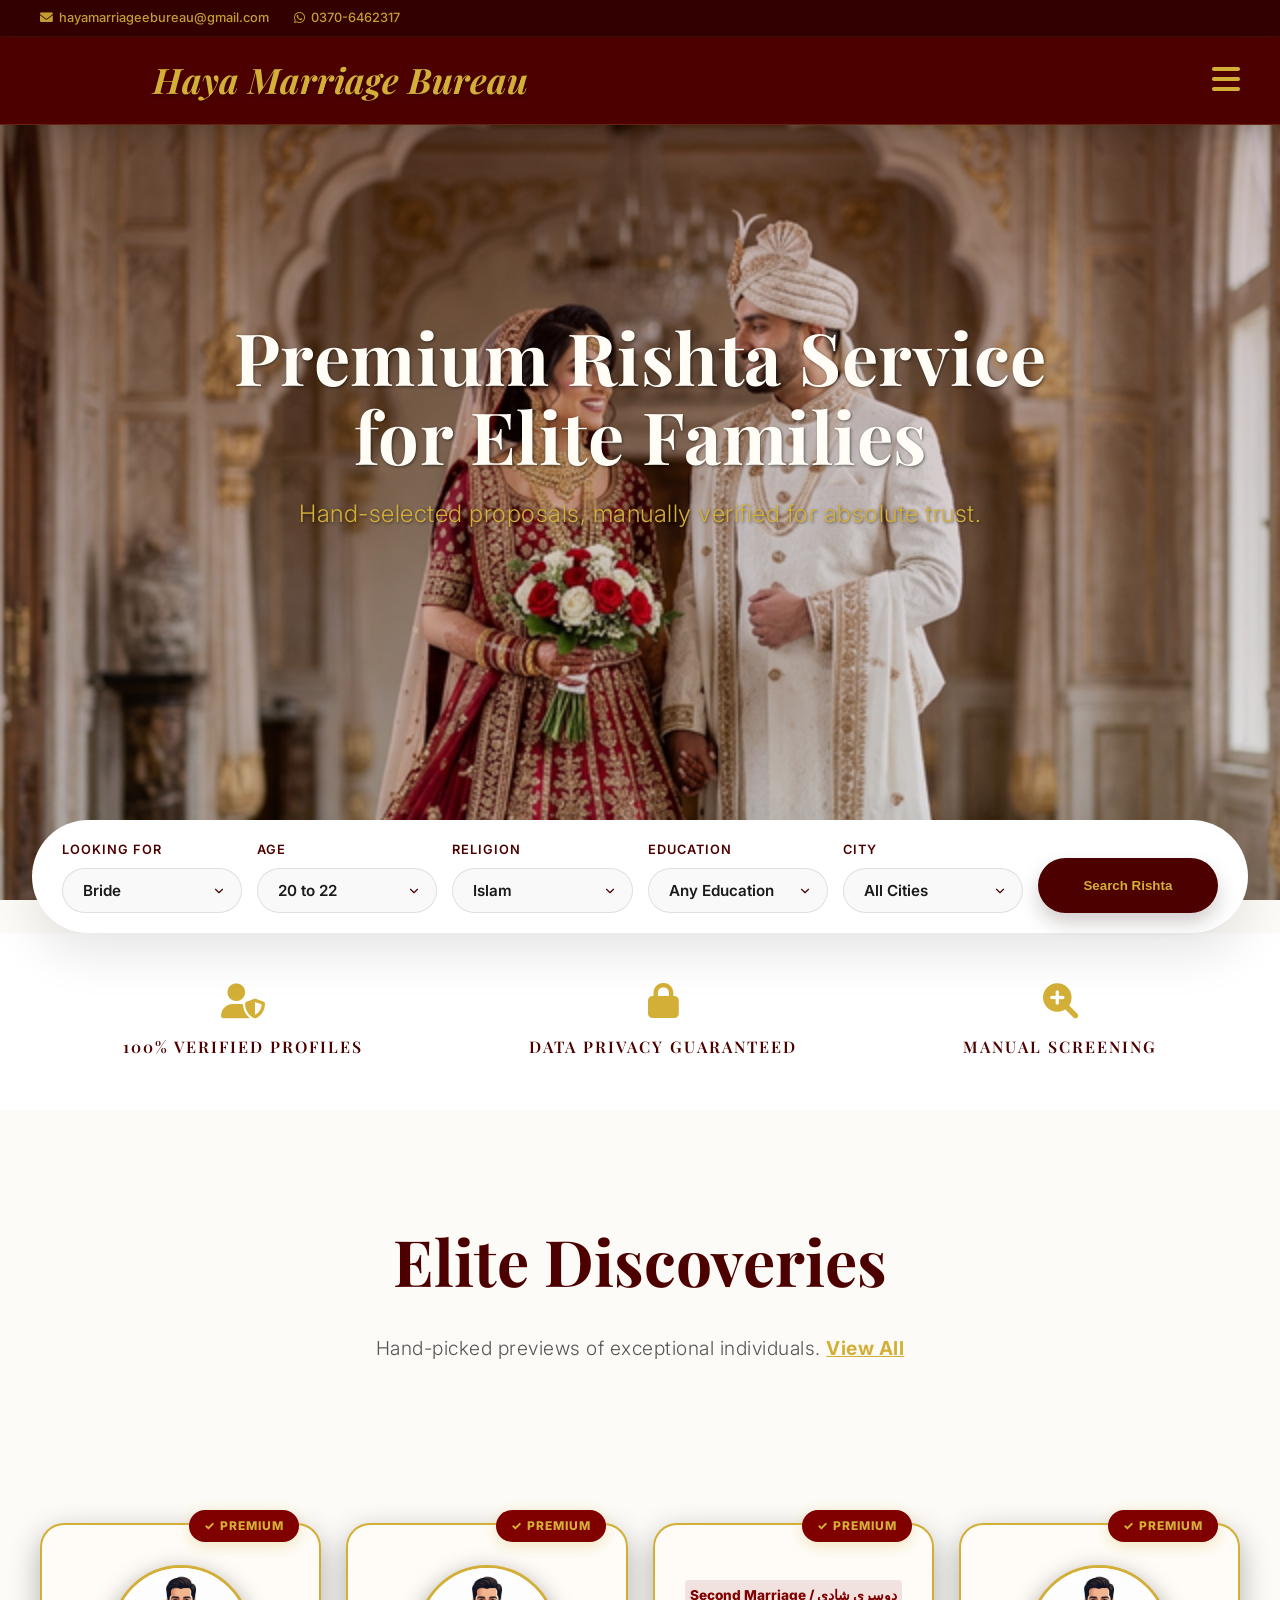
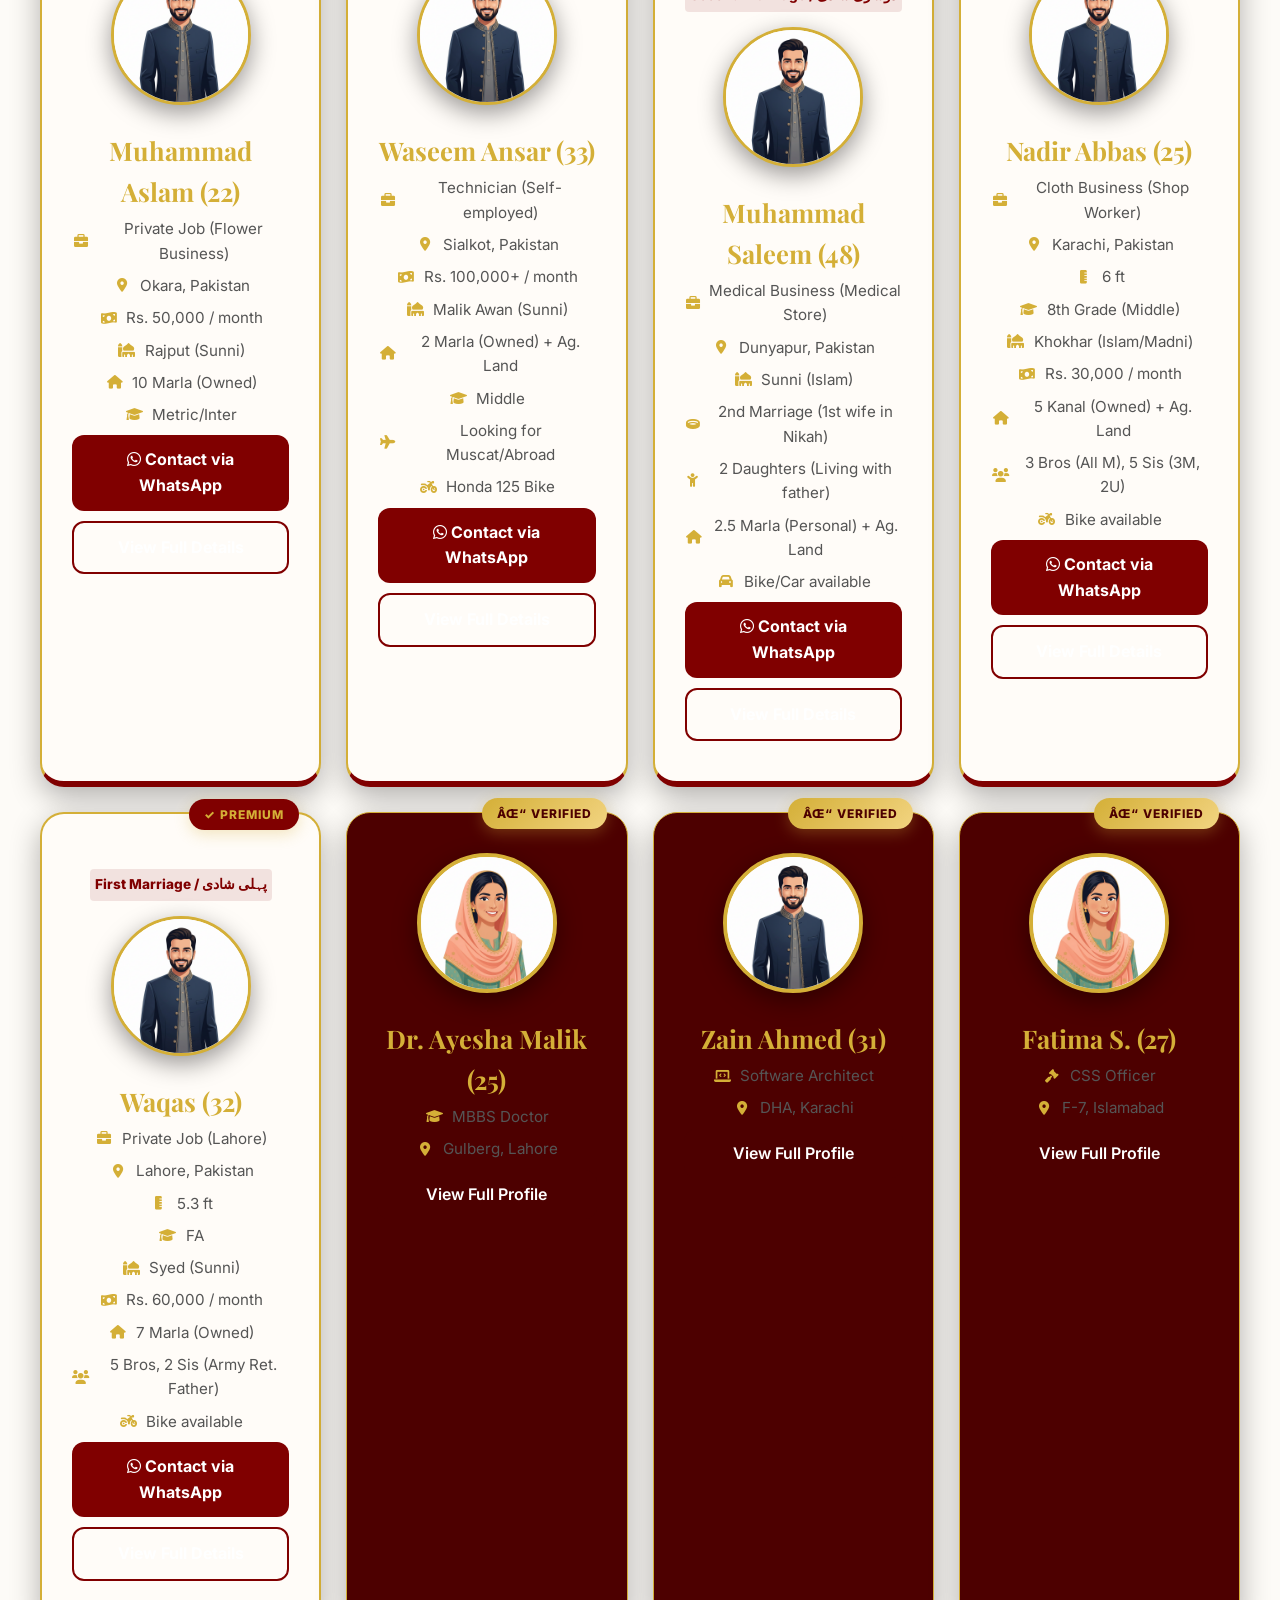
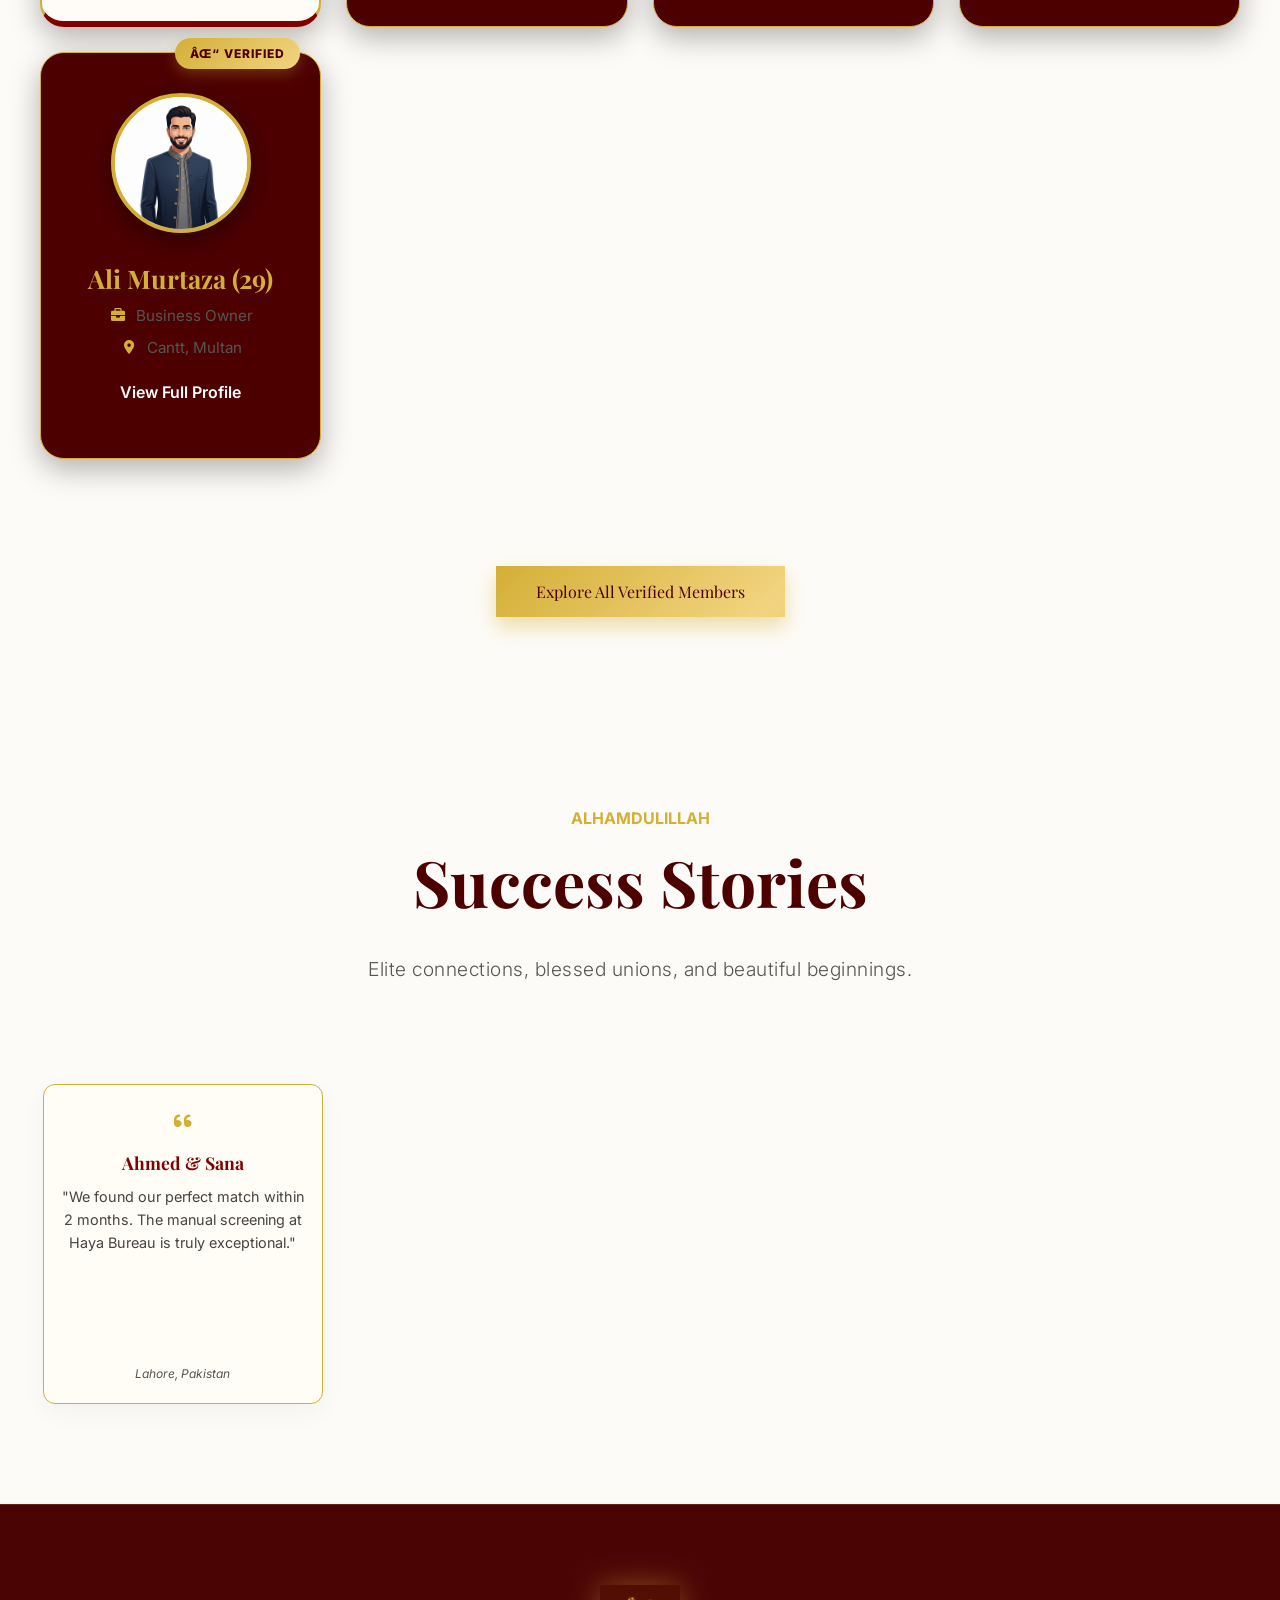
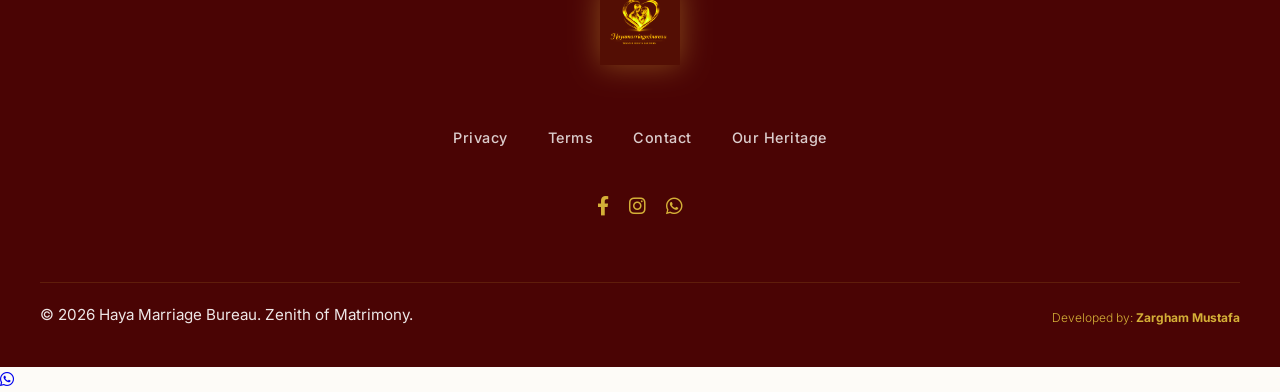
==== commit 77714be9: "Add featured profile HAYA-M-005 (Waqas) and update database" ====
--- a/index.html
+++ b/index.html
@@ -268,6 +268,28 @@
                 <a href="https://wa.me/923706462317?text=Assalam-o-Alaikum,%20I%20am%20interested%20in%20Profile%20ID:%20HAYA-M-004%20(Nadir%20Abbas)" target="_blank" class="btn-card" style="background: #800000; color: #D4AF37; border: none; font-weight: bold; margin-bottom: 10px;"><i class="fab fa-whatsapp"></i> Contact via WhatsApp</a>
                 <a href="profile-detail.html?id=HAYA-M-004&gender=Male&name=Nadir+Abbas&age=25&city=Karachi&profession=Cloth+Business+(Shop+Worker)&caste=Khokhar+(Islam/Madni)&education=8th+Grade+(Middle)&img=avatar_male.png" class="btn-card" style="background: transparent; color: #800000; border: 2px solid #800000; font-weight: bold;">View Full Details</a>
             </article>
+
+            <article class="profile-card animate" style="border: 2px solid #D4AF37; background: #fffcf8; border-bottom-width: 6px; border-bottom-color: #800000;">
+                <div class="profile-badge" style="background: #800000; color: #D4AF37;">✓ Premium</div>
+                <div style="background: rgba(128,0,0,0.1); color: #800000; text-align: center; font-weight: 800; font-size: 0.85rem; padding: 5px; margin-top: 15px; border-radius: 4px;">First Marriage / پہلی شادی</div>
+                <div class="profile-img-container" style="border: 3px solid #D4AF37; margin-top: 15px;">
+                    <img src="images/profiles/avatar_male.png" alt="Waqas" style="object-fit: cover;">
+                </div>
+                <h3 style="color: #800000;">Waqas (32)</h3>
+                <ul class="card-meta">
+                    <li><i class="fas fa-briefcase"></i> Private Job (Lahore)</li>
+                    <li><i class="fas fa-map-marker-alt"></i> Lahore, Pakistan</li>
+                    <li><i class="fas fa-ruler-vertical"></i> 5.3 ft</li>
+                    <li><i class="fas fa-graduation-cap"></i> FA</li>
+                    <li><i class="fas fa-mosque"></i> Syed (Sunni)</li>
+                    <li><i class="fas fa-money-bill-wave"></i> Rs. 60,000 / month</li>
+                    <li><i class="fas fa-home"></i> 7 Marla (Owned)</li>
+                    <li><i class="fas fa-users"></i> 5 Bros, 2 Sis (Army Ret. Father)</li>
+                    <li><i class="fas fa-motorcycle"></i> Bike available</li>
+                </ul>
+                <a href="https://wa.me/923706462317?text=Assalam-o-Alaikum,%20I%20am%20interested%20in%20Profile%20ID:%20HAYA-M-005%20(Waqas)" target="_blank" class="btn-card" style="background: #800000; color: #D4AF37; border: none; font-weight: bold; margin-bottom: 10px;"><i class="fab fa-whatsapp"></i> Contact via WhatsApp</a>
+                <a href="profile-detail.html?id=HAYA-M-005&gender=Male&name=Waqas&age=32&city=Lahore&profession=Private+Job+(Lahore)&caste=Syed+(Sunni)&education=FA&img=avatar_male.png" class="btn-card" style="background: transparent; color: #800000; border: 2px solid #800000; font-weight: bold;">View Full Details</a>
+            </article>
             <article class="profile-card animate">
                 <div class="profile-badge">âœ“ Verified</div>
                 <div class="profile-img-container">
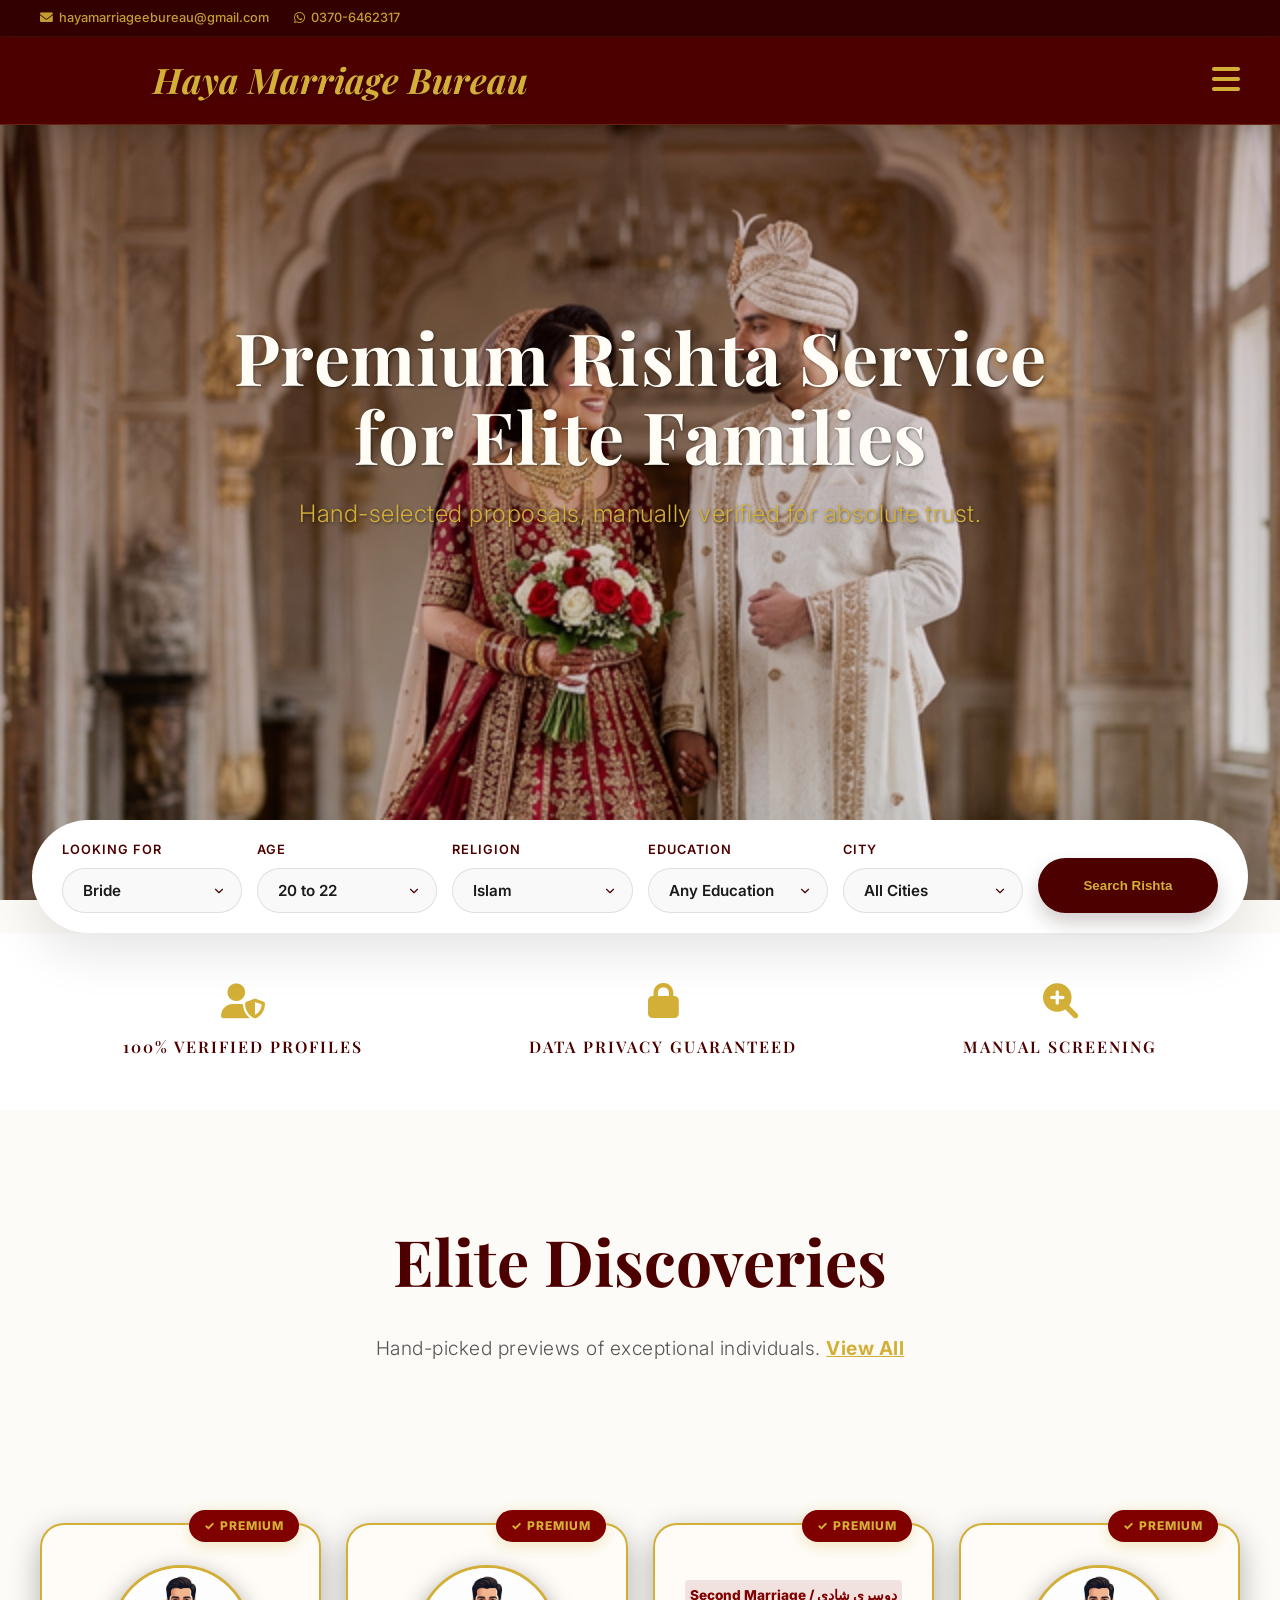
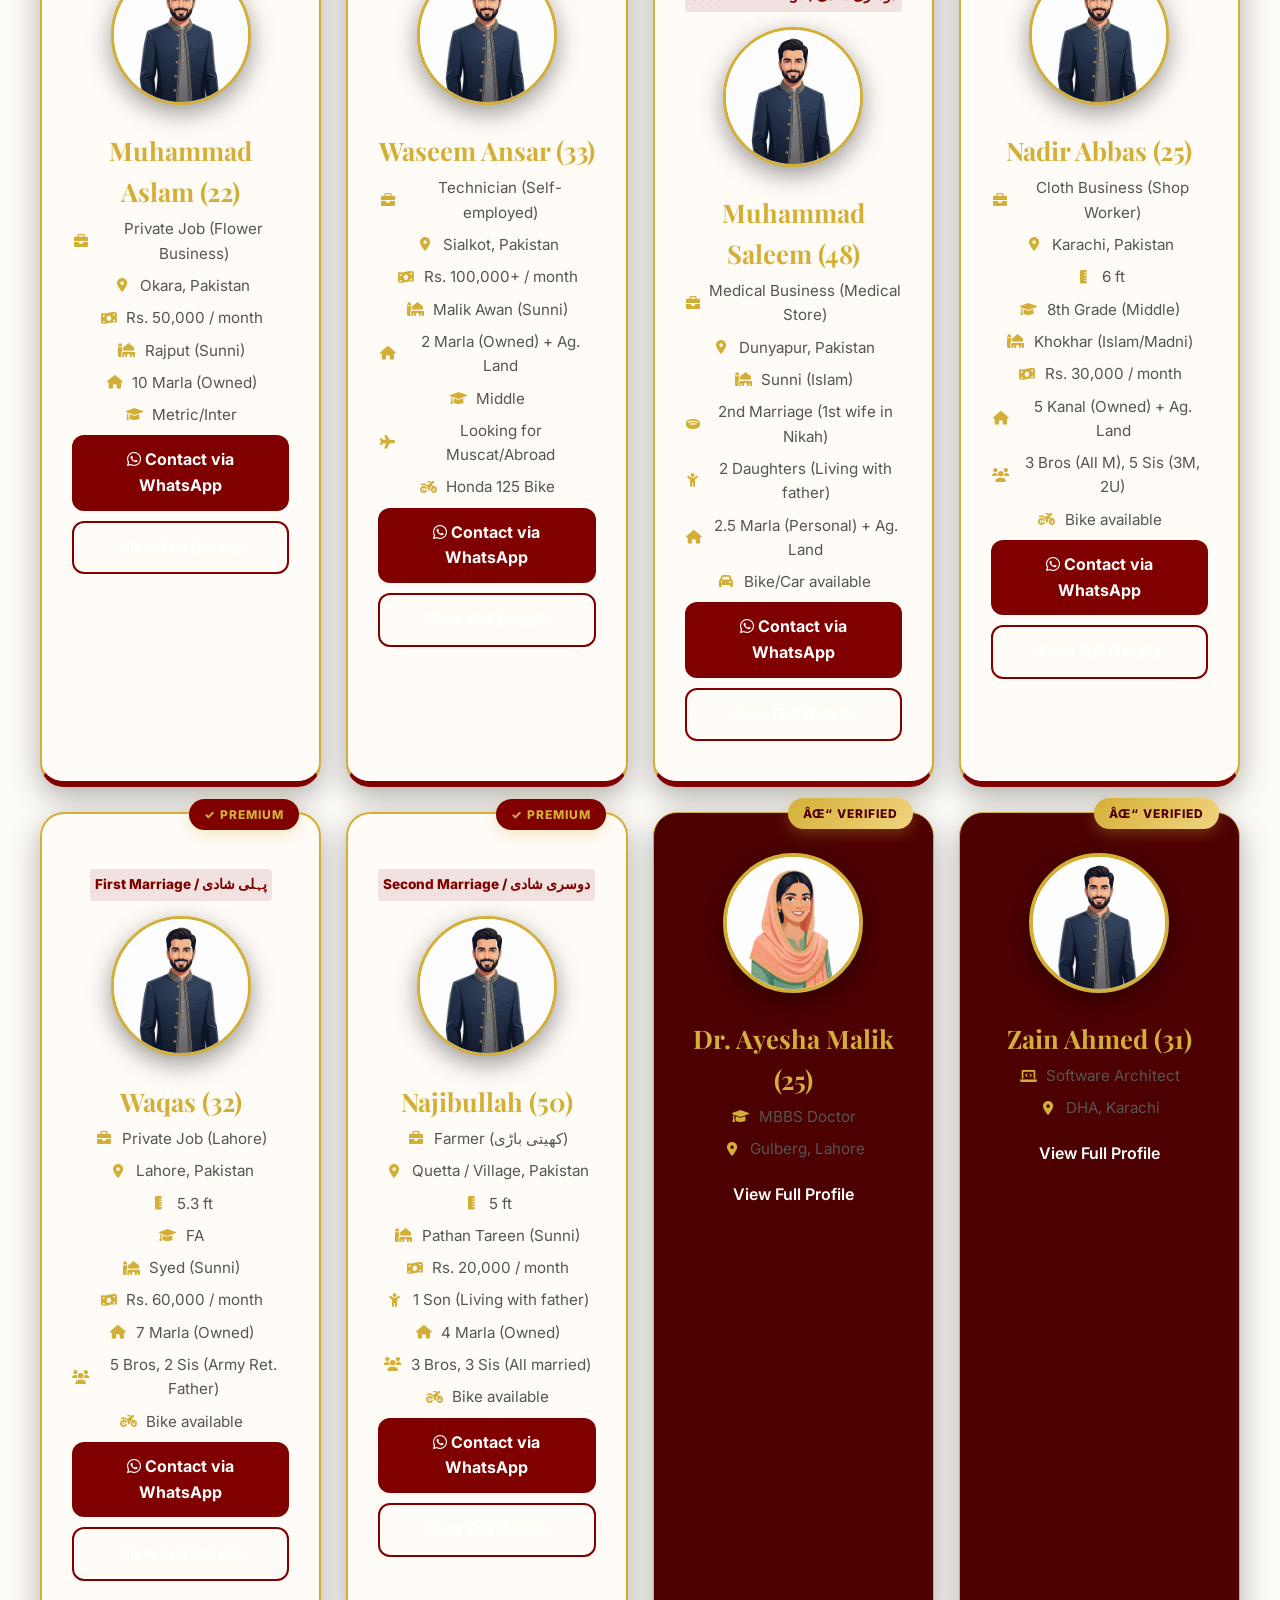
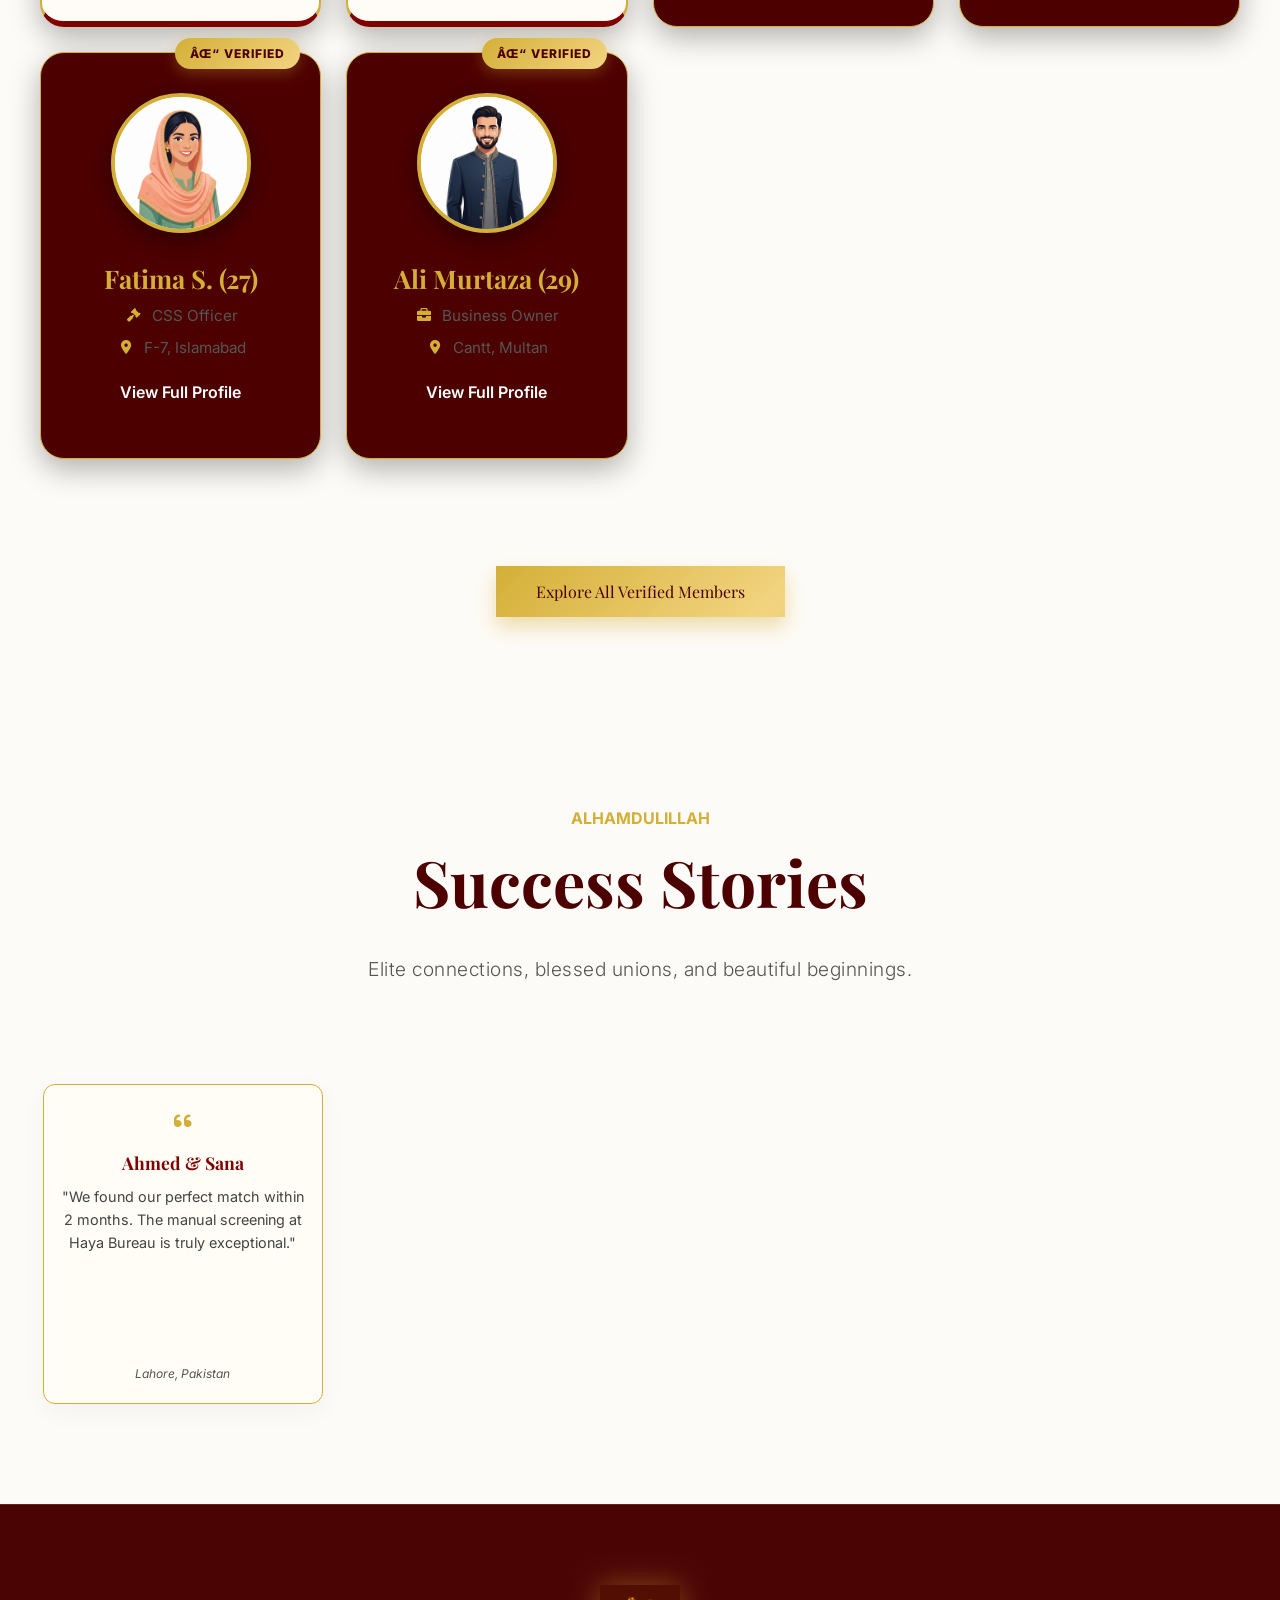
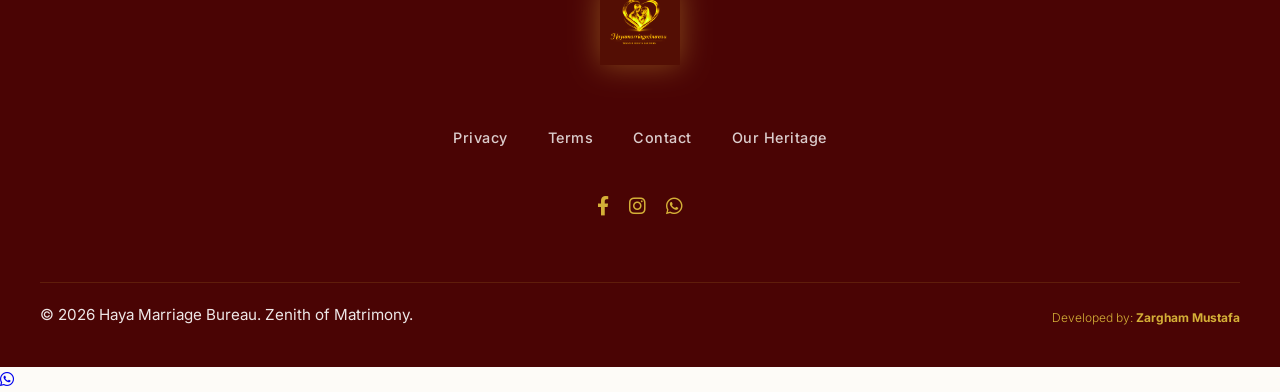
==== commit 799cad19: "Add featured profile HAYA-M-006 (Najibullah)" ====
--- a/index.html
+++ b/index.html
@@ -290,6 +290,28 @@
                 <a href="https://wa.me/923706462317?text=Assalam-o-Alaikum,%20I%20am%20interested%20in%20Profile%20ID:%20HAYA-M-005%20(Waqas)" target="_blank" class="btn-card" style="background: #800000; color: #D4AF37; border: none; font-weight: bold; margin-bottom: 10px;"><i class="fab fa-whatsapp"></i> Contact via WhatsApp</a>
                 <a href="profile-detail.html?id=HAYA-M-005&gender=Male&name=Waqas&age=32&city=Lahore&profession=Private+Job+(Lahore)&caste=Syed+(Sunni)&education=FA&img=avatar_male.png" class="btn-card" style="background: transparent; color: #800000; border: 2px solid #800000; font-weight: bold;">View Full Details</a>
             </article>
+
+            <article class="profile-card animate" style="border: 2px solid #D4AF37; background: #fffcf8; border-bottom-width: 6px; border-bottom-color: #800000;">
+                <div class="profile-badge" style="background: #800000; color: #D4AF37;">✓ Premium</div>
+                <div style="background: rgba(128,0,0,0.1); color: #800000; text-align: center; font-weight: 800; font-size: 0.85rem; padding: 5px; margin-top: 15px; border-radius: 4px;">Second Marriage / دوسری شادی</div>
+                <div class="profile-img-container" style="border: 3px solid #D4AF37; margin-top: 15px;">
+                    <img src="images/profiles/avatar_male.png" alt="Najibullah" style="object-fit: cover;">
+                </div>
+                <h3 style="color: #800000;">Najibullah (50)</h3>
+                <ul class="card-meta">
+                    <li><i class="fas fa-briefcase"></i> Farmer (کھیتی باڑی)</li>
+                    <li><i class="fas fa-map-marker-alt"></i> Quetta / Village, Pakistan</li>
+                    <li><i class="fas fa-ruler-vertical"></i> 5 ft</li>
+                    <li><i class="fas fa-mosque"></i> Pathan Tareen (Sunni)</li>
+                    <li><i class="fas fa-money-bill-wave"></i> Rs. 20,000 / month</li>
+                    <li><i class="fas fa-child"></i> 1 Son (Living with father)</li>
+                    <li><i class="fas fa-home"></i> 4 Marla (Owned)</li>
+                    <li><i class="fas fa-users"></i> 3 Bros, 3 Sis (All married)</li>
+                    <li><i class="fas fa-motorcycle"></i> Bike available</li>
+                </ul>
+                <a href="https://wa.me/923706462317?text=Assalam-o-Alaikum,%20I%20am%20interested%20in%20Profile%20ID:%20HAYA-M-006%20(Najibullah)" target="_blank" class="btn-card" style="background: #800000; color: #D4AF37; border: none; font-weight: bold; margin-bottom: 10px;"><i class="fab fa-whatsapp"></i> Contact via WhatsApp</a>
+                <a href="profile-detail.html?id=HAYA-M-006&gender=Male&name=Najibullah&age=50&city=Quetta&profession=Farmer+(کھیتی+باڑی)&caste=Pathan+Tareen+(Sunni)&img=avatar_male.png" class="btn-card" style="background: transparent; color: #800000; border: 2px solid #800000; font-weight: bold;">View Full Details</a>
+            </article>
             <article class="profile-card animate">
                 <div class="profile-badge">âœ“ Verified</div>
                 <div class="profile-img-container">
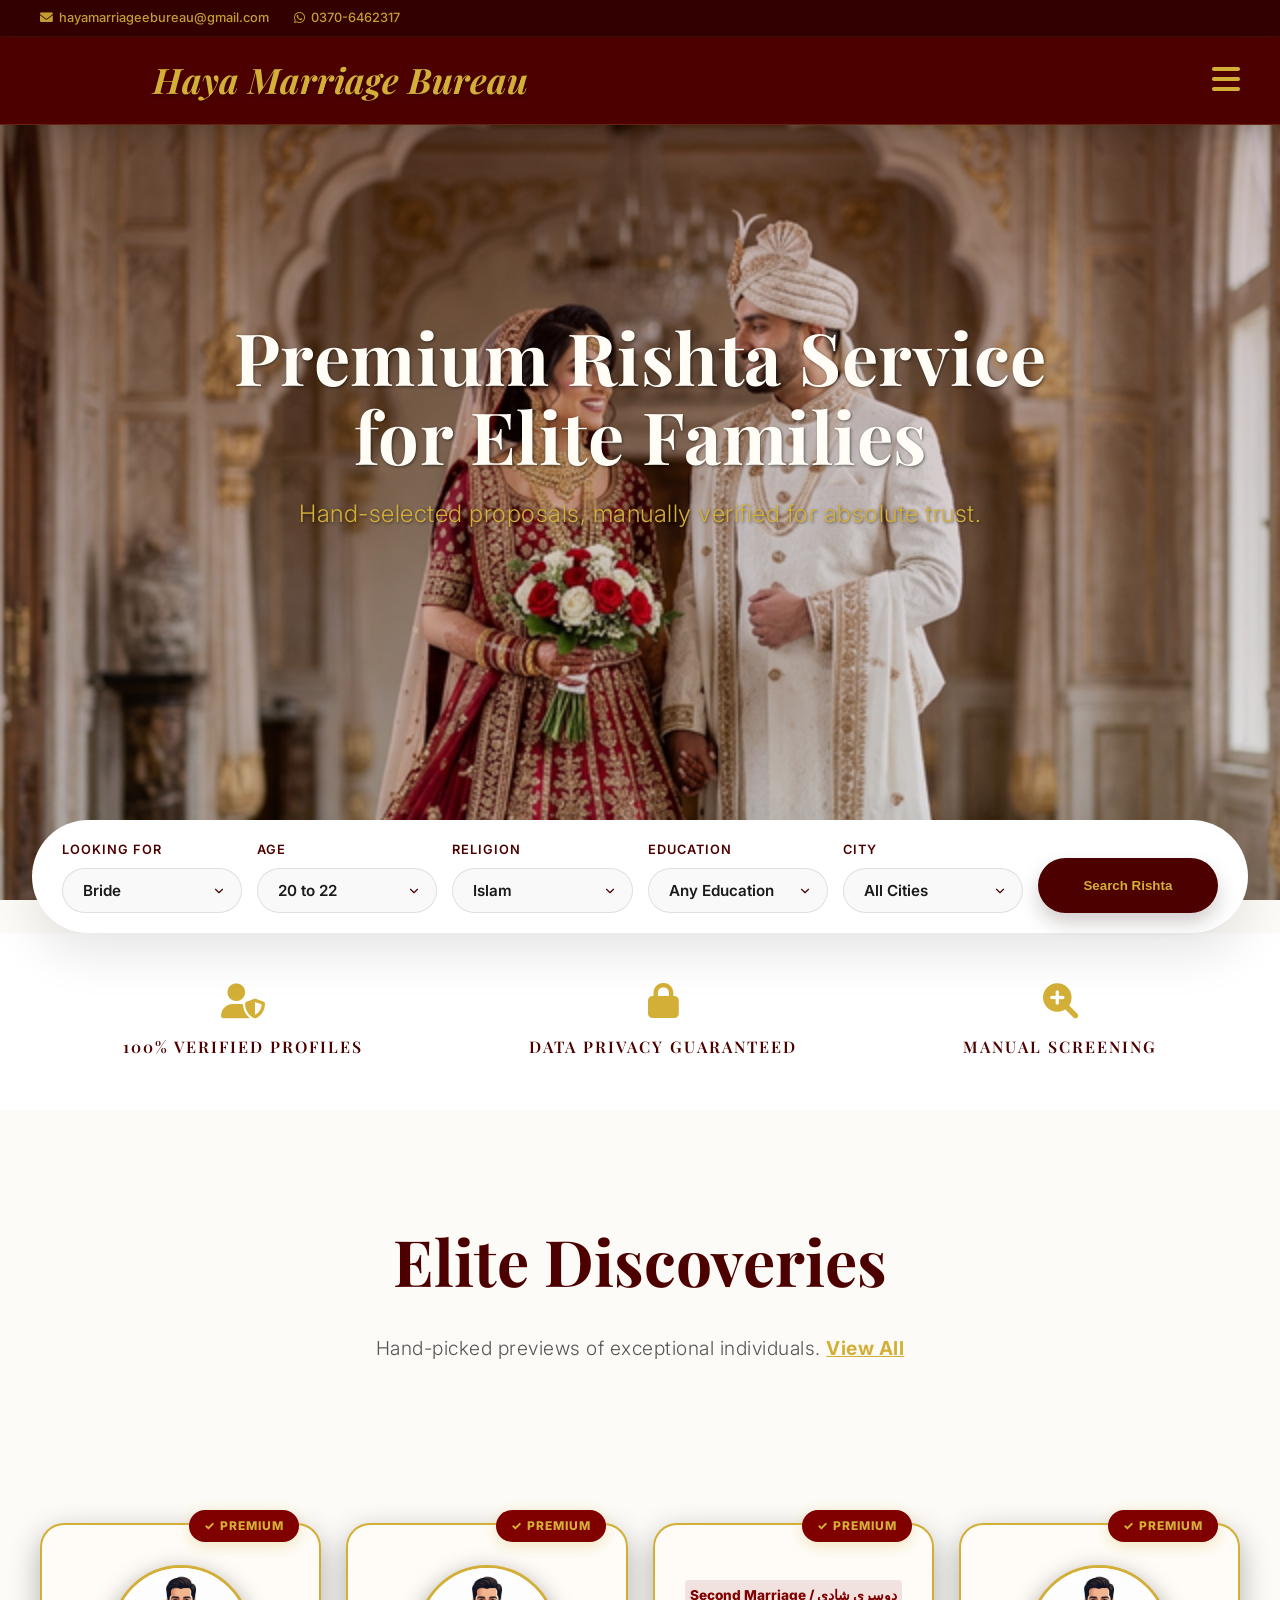
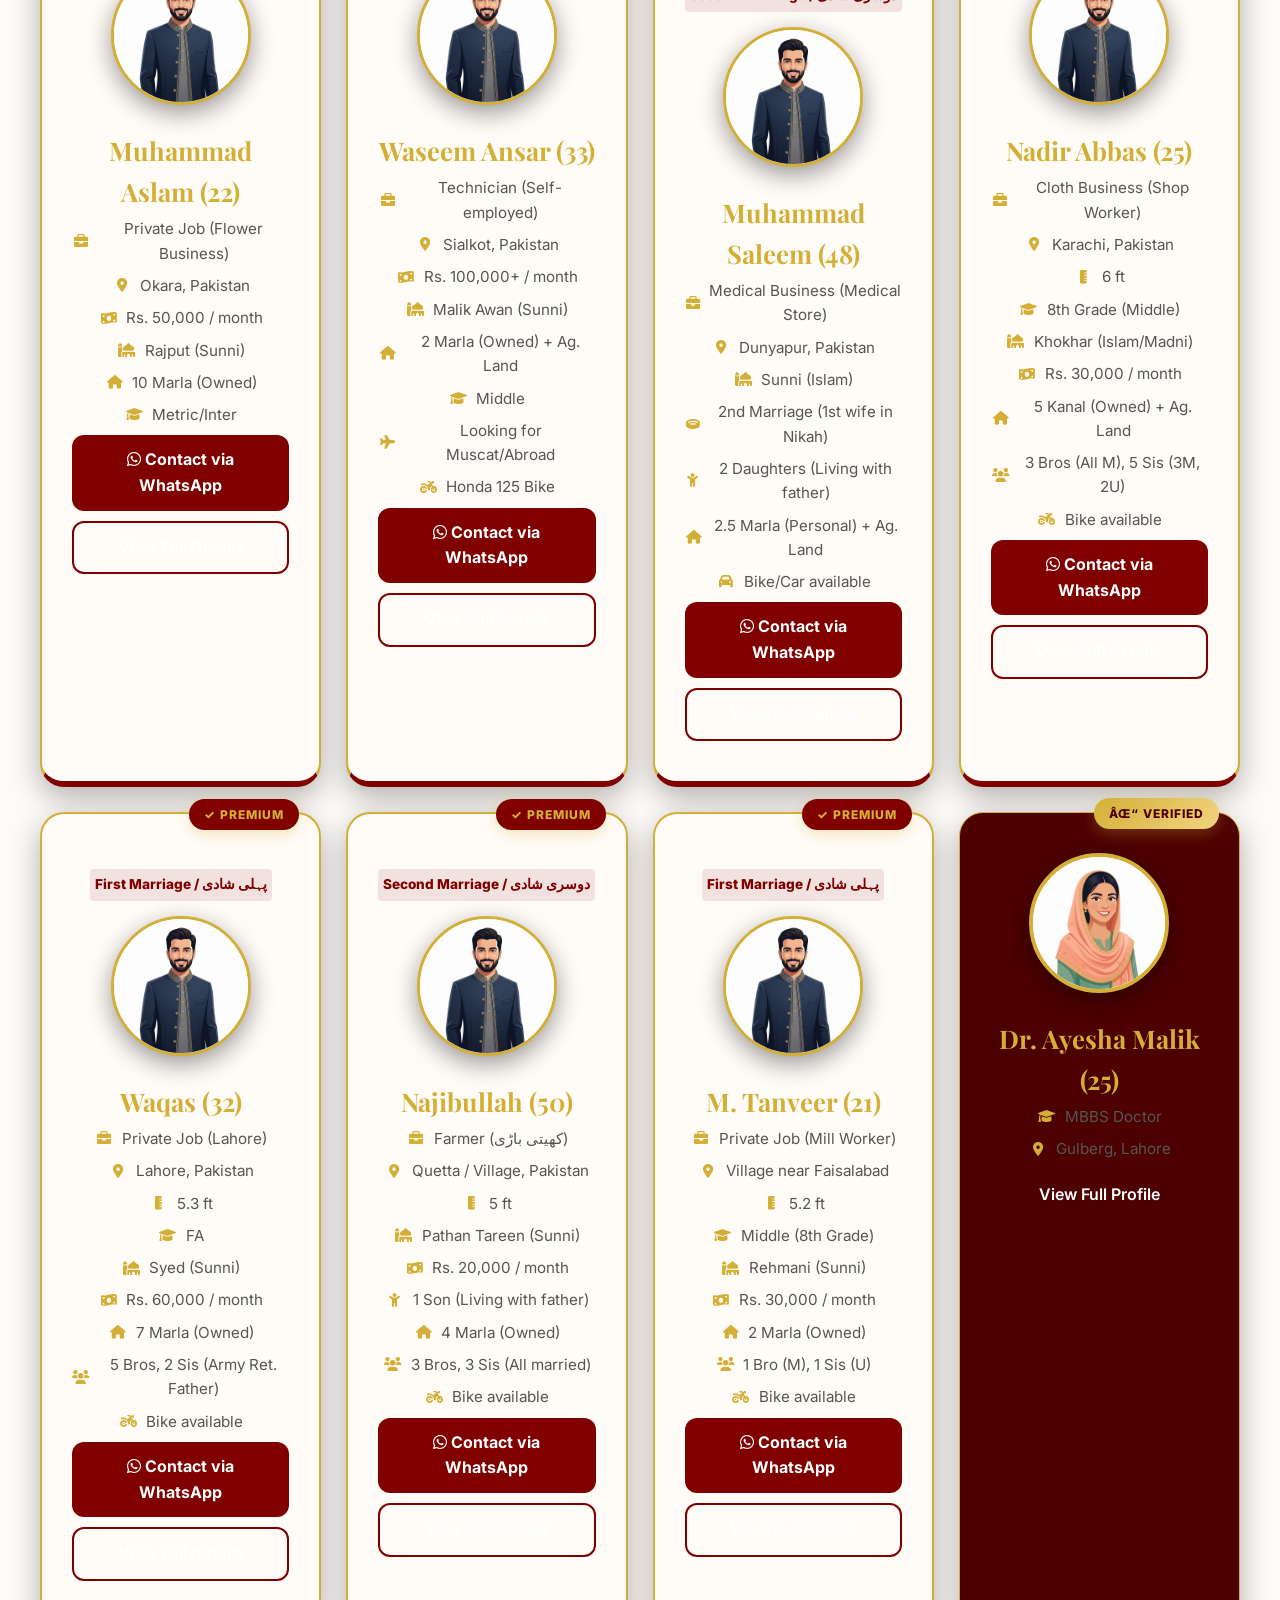
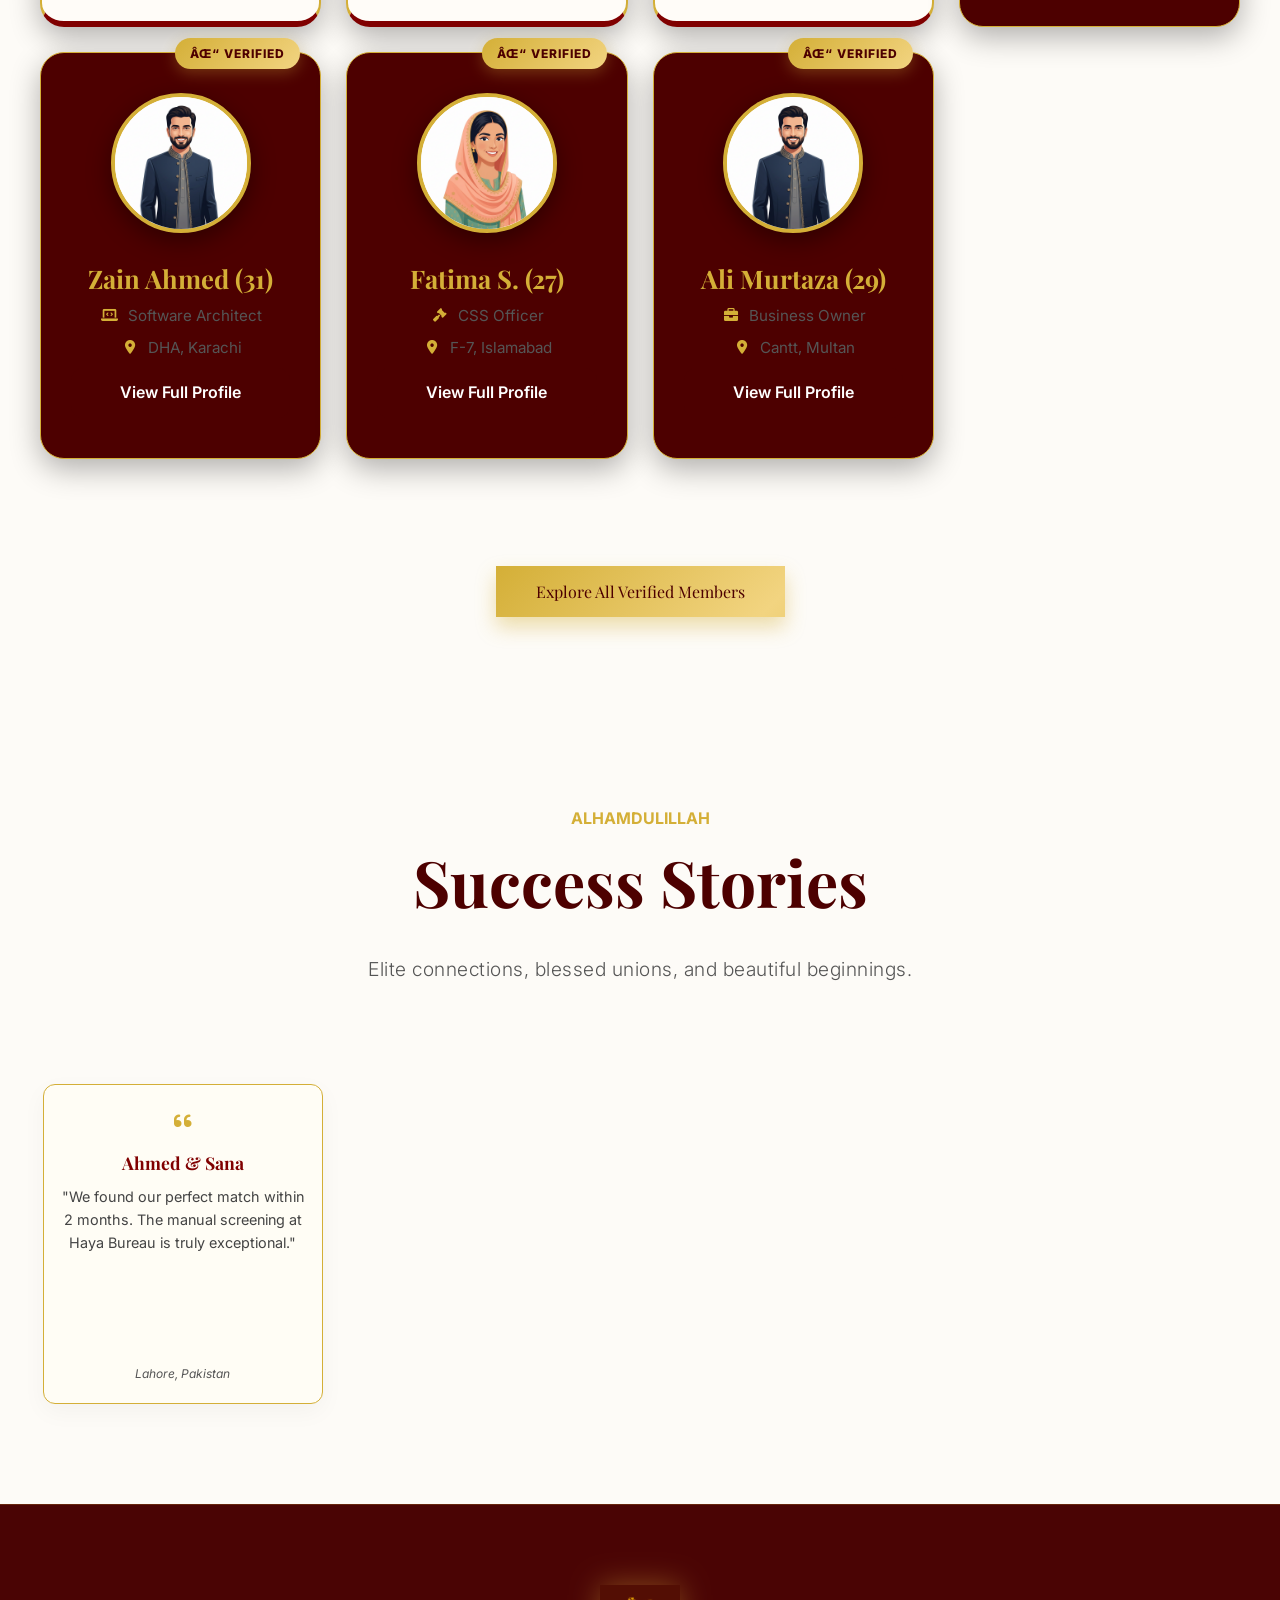
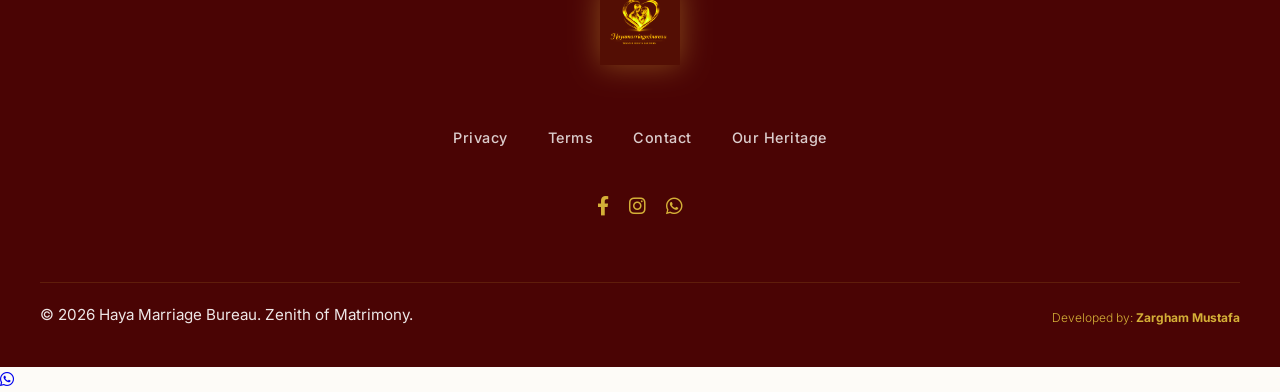
==== commit 8148c3c1: "Add featured profile HAYA-M-007 (M. Tanveer)" ====
--- a/index.html
+++ b/index.html
@@ -312,6 +312,28 @@
                 <a href="https://wa.me/923706462317?text=Assalam-o-Alaikum,%20I%20am%20interested%20in%20Profile%20ID:%20HAYA-M-006%20(Najibullah)" target="_blank" class="btn-card" style="background: #800000; color: #D4AF37; border: none; font-weight: bold; margin-bottom: 10px;"><i class="fab fa-whatsapp"></i> Contact via WhatsApp</a>
                 <a href="profile-detail.html?id=HAYA-M-006&gender=Male&name=Najibullah&age=50&city=Quetta&profession=Farmer+(کھیتی+باڑی)&caste=Pathan+Tareen+(Sunni)&img=avatar_male.png" class="btn-card" style="background: transparent; color: #800000; border: 2px solid #800000; font-weight: bold;">View Full Details</a>
             </article>
+
+            <article class="profile-card animate" style="border: 2px solid #D4AF37; background: #fffcf8; border-bottom-width: 6px; border-bottom-color: #800000;">
+                <div class="profile-badge" style="background: #800000; color: #D4AF37;">✓ Premium</div>
+                <div style="background: rgba(128,0,0,0.1); color: #800000; text-align: center; font-weight: 800; font-size: 0.85rem; padding: 5px; margin-top: 15px; border-radius: 4px;">First Marriage / پہلی شادی</div>
+                <div class="profile-img-container" style="border: 3px solid #D4AF37; margin-top: 15px;">
+                    <img src="images/profiles/avatar_male.png" alt="M. Tanveer" style="object-fit: cover;">
+                </div>
+                <h3 style="color: #800000;">M. Tanveer (21)</h3>
+                <ul class="card-meta">
+                    <li><i class="fas fa-briefcase"></i> Private Job (Mill Worker)</li>
+                    <li><i class="fas fa-map-marker-alt"></i> Village near Faisalabad</li>
+                    <li><i class="fas fa-ruler-vertical"></i> 5.2 ft</li>
+                    <li><i class="fas fa-graduation-cap"></i> Middle (8th Grade)</li>
+                    <li><i class="fas fa-mosque"></i> Rehmani (Sunni)</li>
+                    <li><i class="fas fa-money-bill-wave"></i> Rs. 30,000 / month</li>
+                    <li><i class="fas fa-home"></i> 2 Marla (Owned)</li>
+                    <li><i class="fas fa-users"></i> 1 Bro (M), 1 Sis (U)</li>
+                    <li><i class="fas fa-motorcycle"></i> Bike available</li>
+                </ul>
+                <a href="https://wa.me/923706462317?text=Assalam-o-Alaikum,%20I%20am%20interested%20in%20Profile%20ID:%20HAYA-M-007%20(M.%20Tanveer)" target="_blank" class="btn-card" style="background: #800000; color: #D4AF37; border: none; font-weight: bold; margin-bottom: 10px;"><i class="fab fa-whatsapp"></i> Contact via WhatsApp</a>
+                <a href="profile-detail.html?id=HAYA-M-007&gender=Male&name=M.+Tanveer&age=21&city=Faisalabad&profession=Private+Job+(Mill+Worker)&caste=Rehmani+(Sunni)&education=Middle+(8th+Grade)&img=avatar_male.png" class="btn-card" style="background: transparent; color: #800000; border: 2px solid #800000; font-weight: bold;">View Full Details</a>
+            </article>
             <article class="profile-card animate">
                 <div class="profile-badge">âœ“ Verified</div>
                 <div class="profile-img-container">
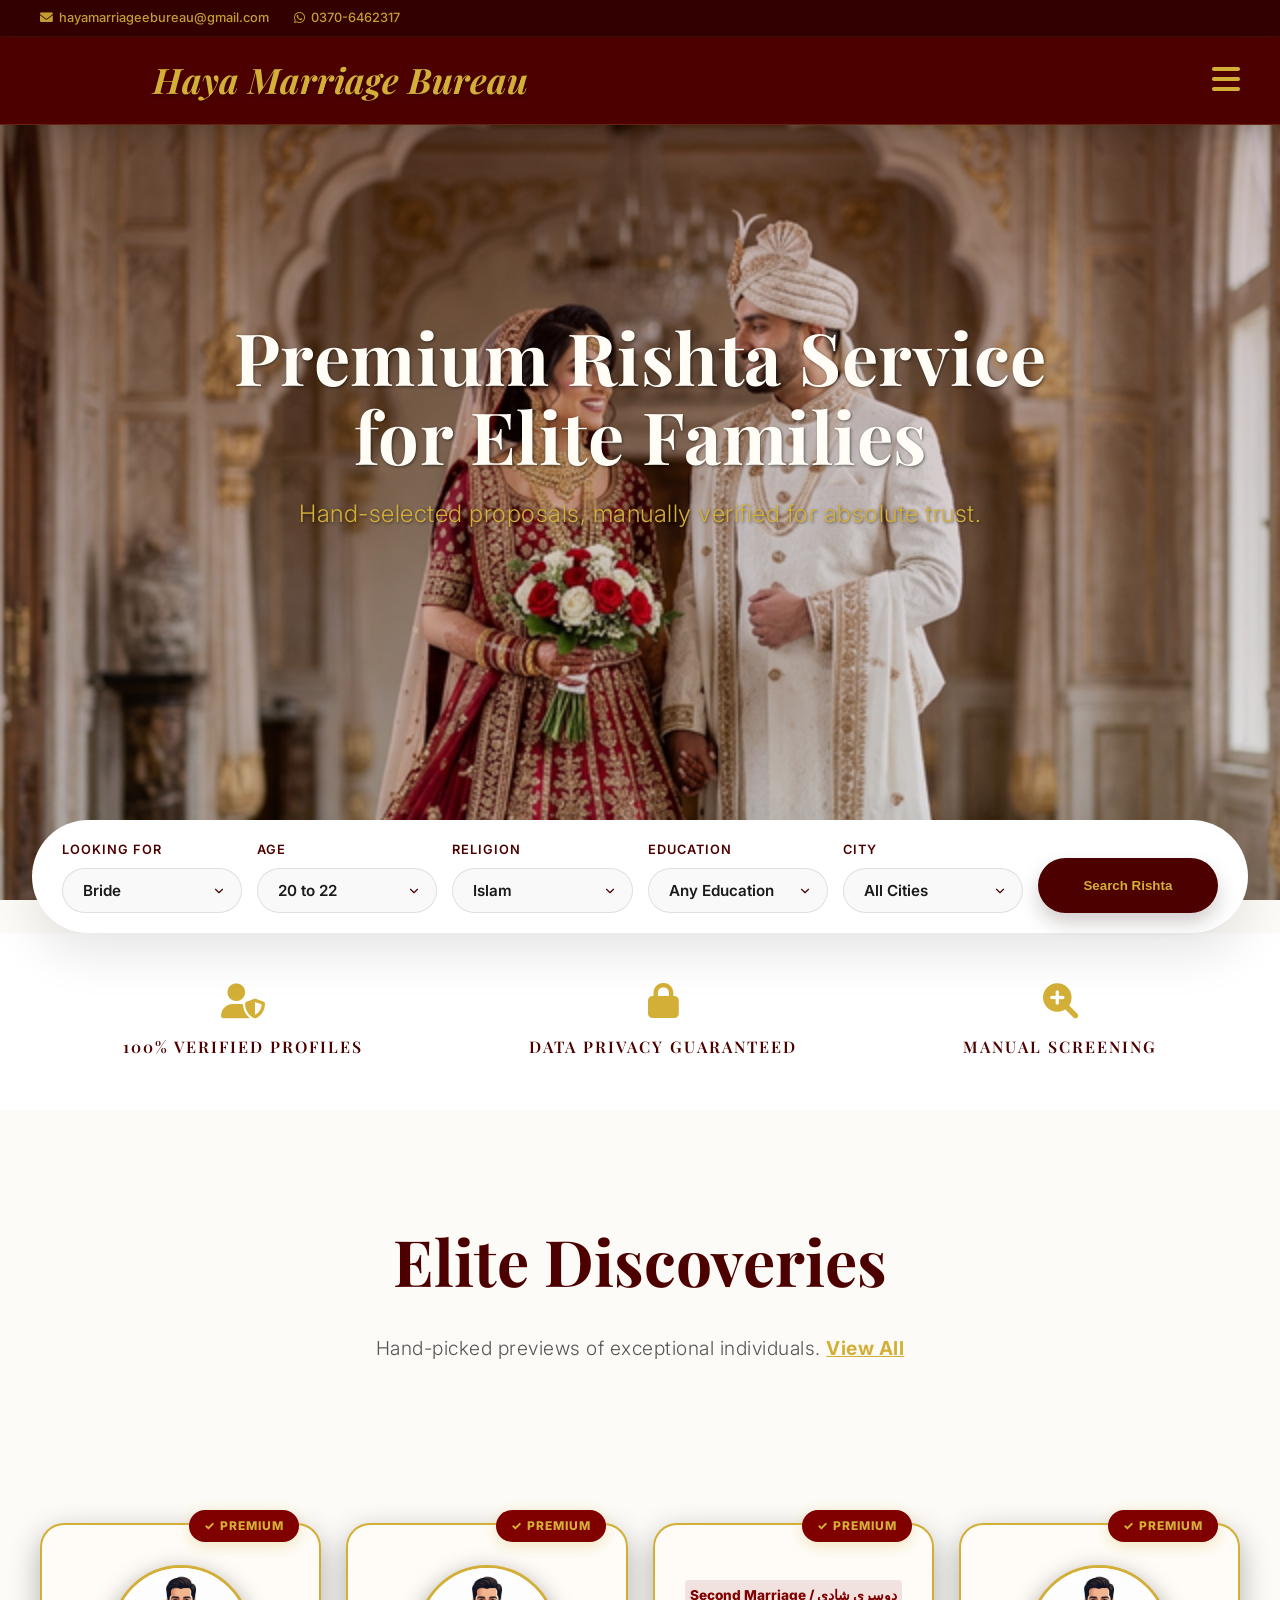
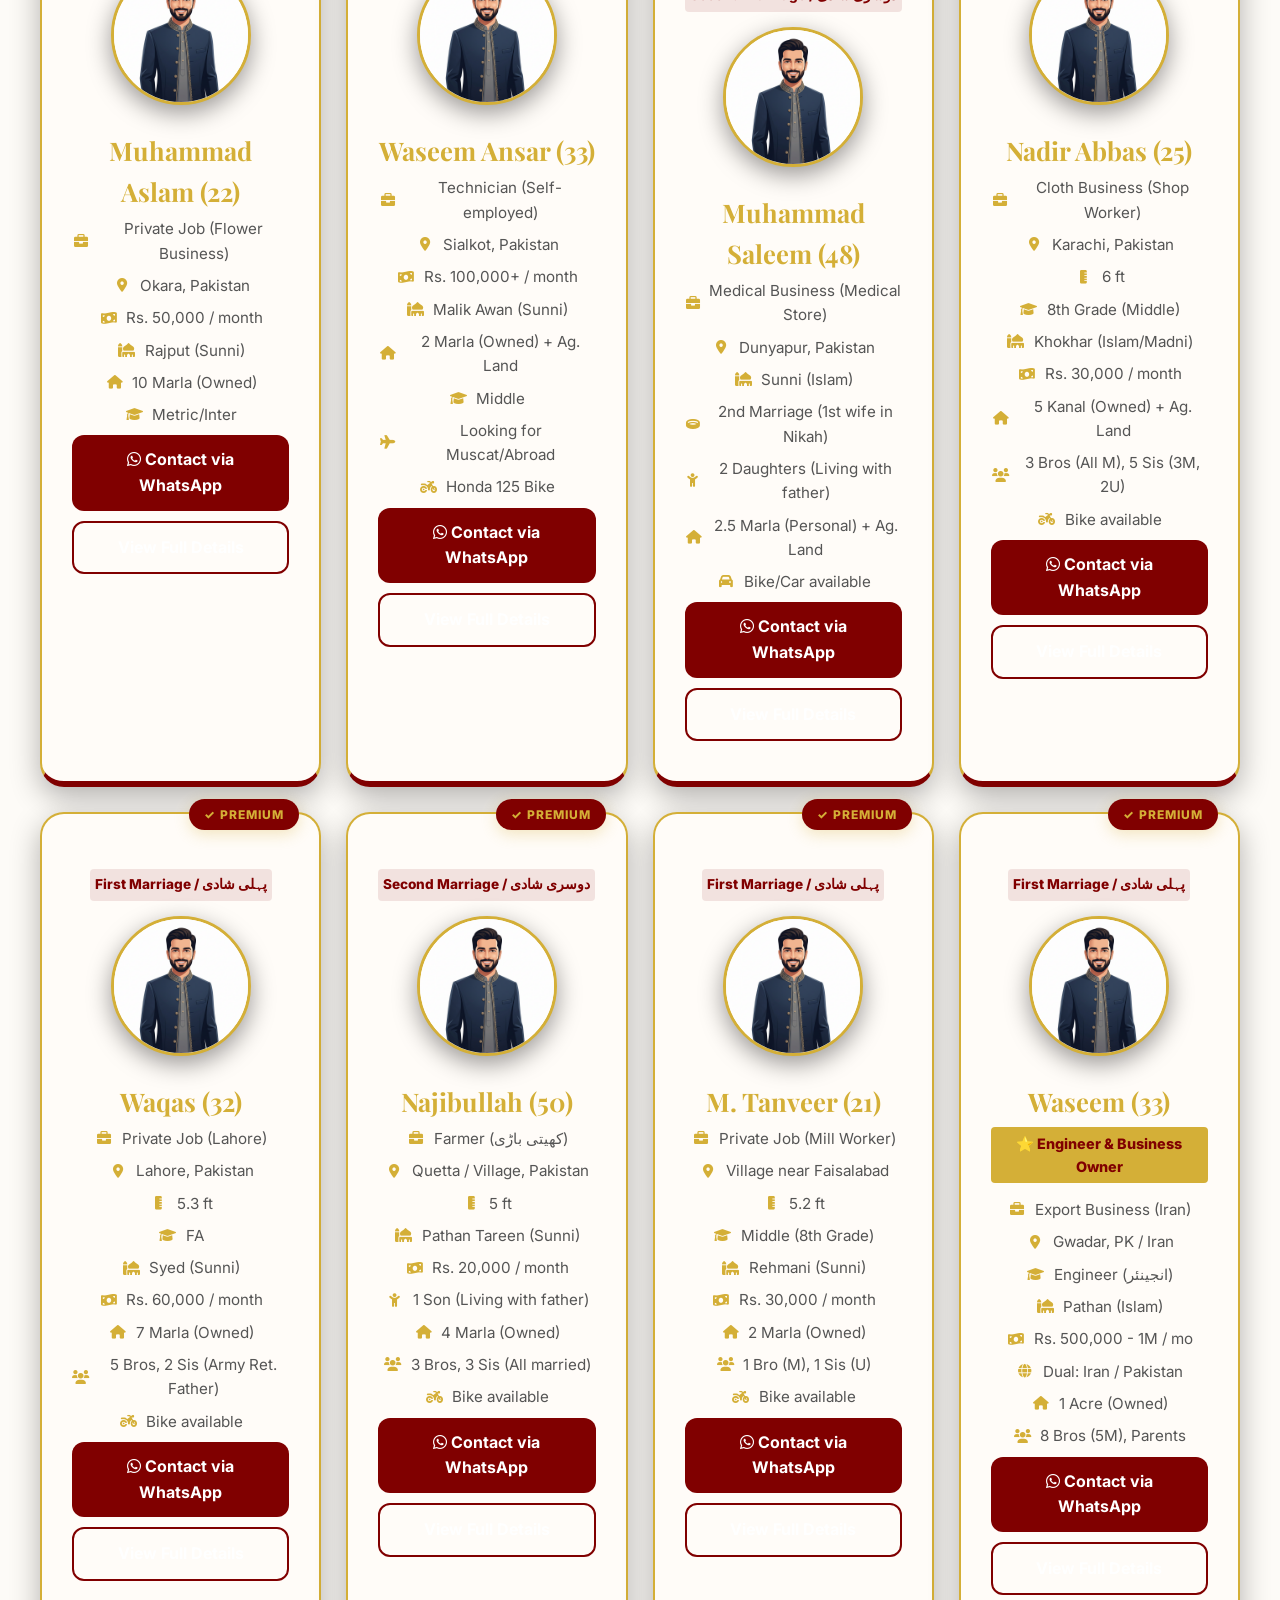
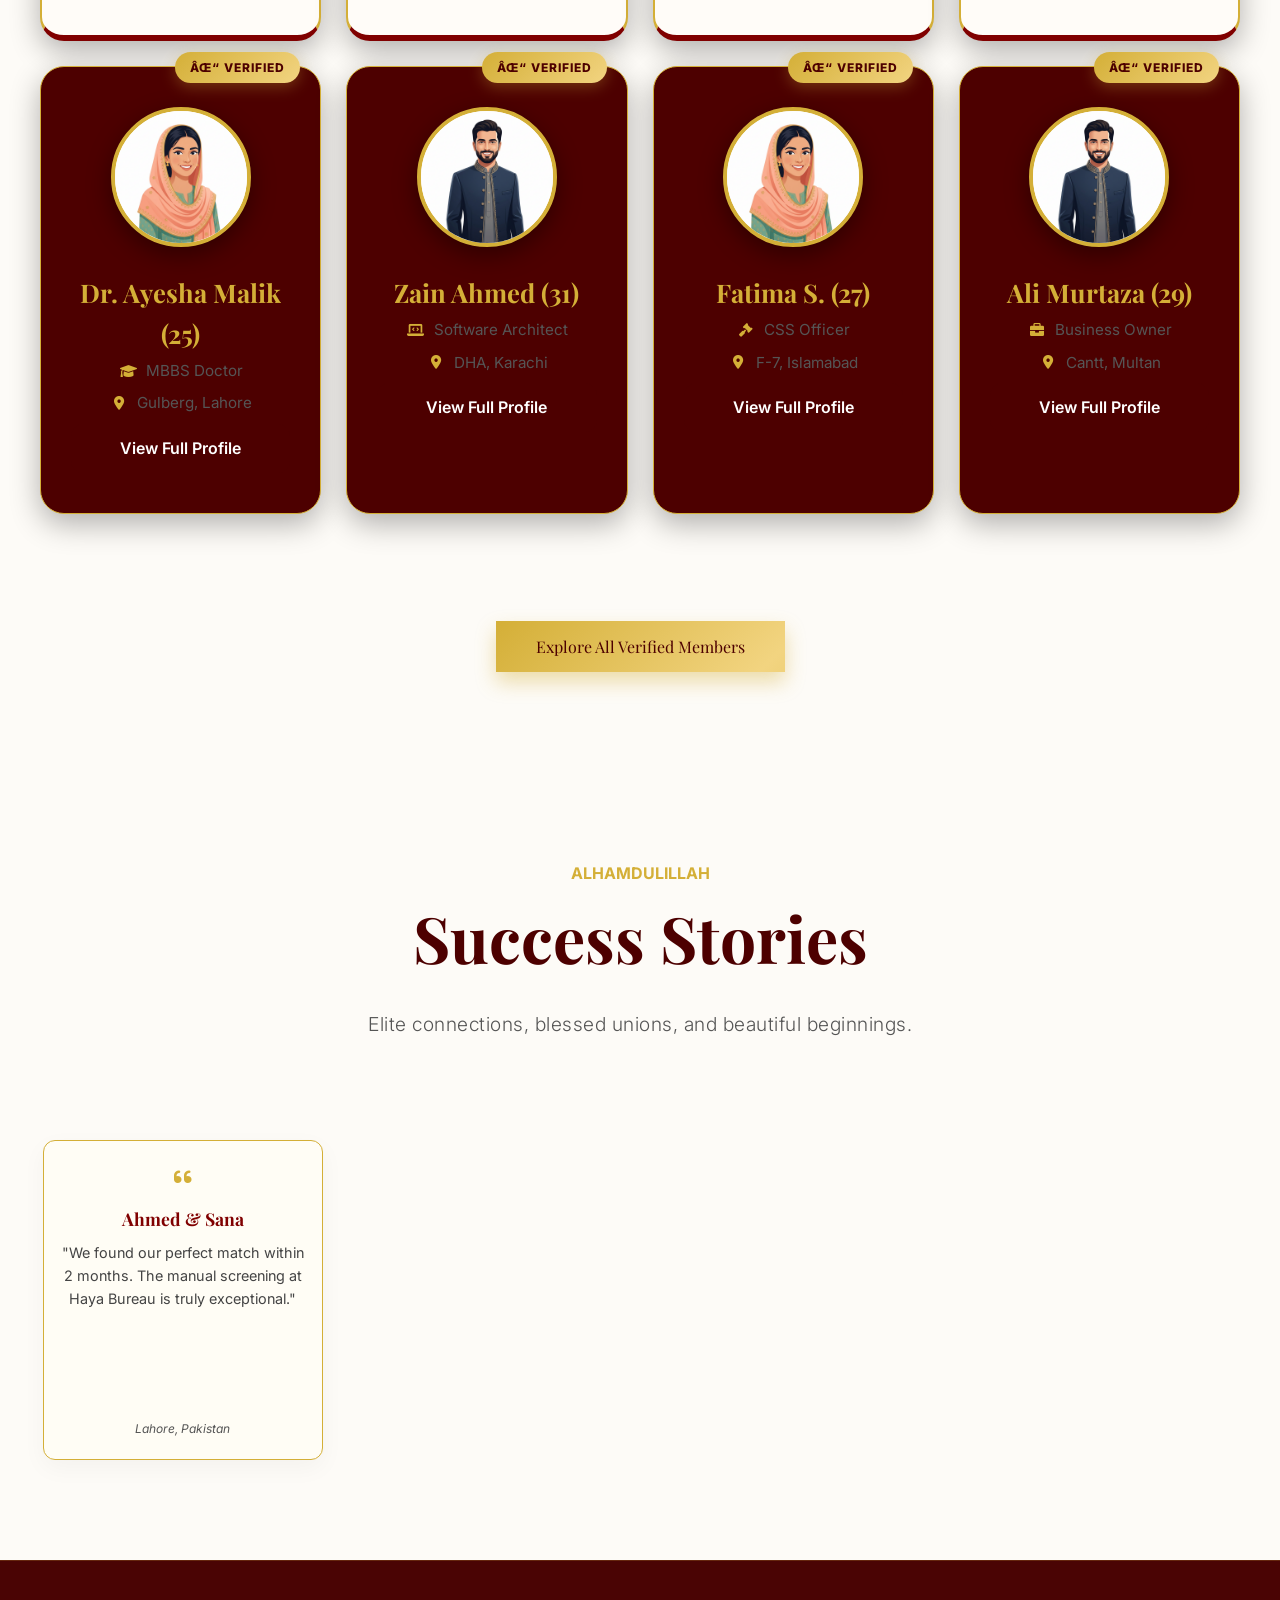
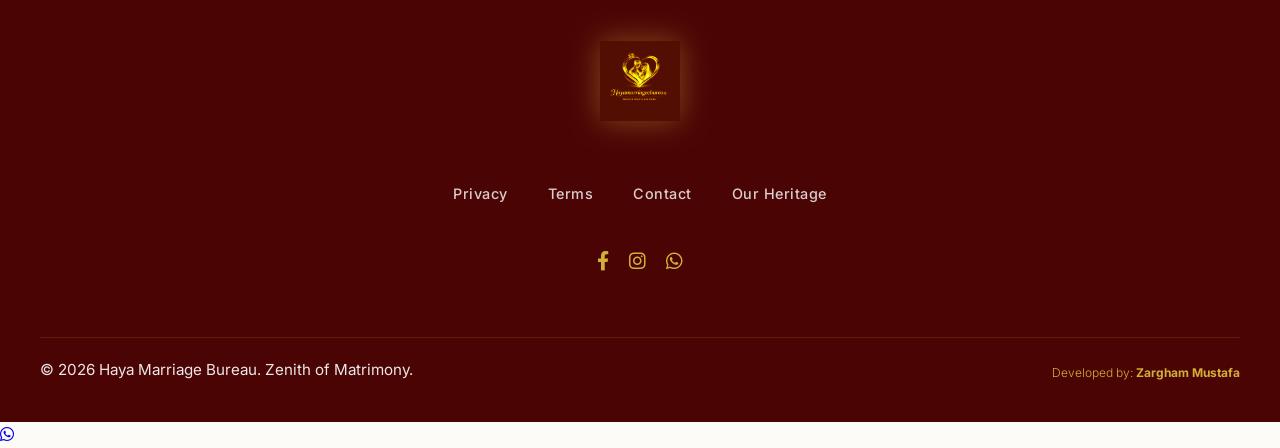
==== commit 779ce6f0: "Add featured profile HAYA-M-008 (Waseem)" ====
--- a/index.html
+++ b/index.html
@@ -334,6 +334,28 @@
                 <a href="https://wa.me/923706462317?text=Assalam-o-Alaikum,%20I%20am%20interested%20in%20Profile%20ID:%20HAYA-M-007%20(M.%20Tanveer)" target="_blank" class="btn-card" style="background: #800000; color: #D4AF37; border: none; font-weight: bold; margin-bottom: 10px;"><i class="fab fa-whatsapp"></i> Contact via WhatsApp</a>
                 <a href="profile-detail.html?id=HAYA-M-007&gender=Male&name=M.+Tanveer&age=21&city=Faisalabad&profession=Private+Job+(Mill+Worker)&caste=Rehmani+(Sunni)&education=Middle+(8th+Grade)&img=avatar_male.png" class="btn-card" style="background: transparent; color: #800000; border: 2px solid #800000; font-weight: bold;">View Full Details</a>
             </article>
+
+            <article class="profile-card animate" style="border: 2px solid #D4AF37; background: #fffcf8; border-bottom-width: 6px; border-bottom-color: #800000;">
+                <div class="profile-badge" style="background: #800000; color: #D4AF37;">✓ Premium</div>
+                <div style="background: rgba(128,0,0,0.1); color: #800000; text-align: center; font-weight: 800; font-size: 0.85rem; padding: 5px; margin-top: 15px; border-radius: 4px;">First Marriage / پہلی شادی</div>
+                <div class="profile-img-container" style="border: 3px solid #D4AF37; margin-top: 15px;">
+                    <img src="images/profiles/avatar_male.png" alt="Waseem" style="object-fit: cover;">
+                </div>
+                <h3 style="color: #800000;">Waseem (33)</h3>
+                <div style="background: #D4AF37; color: #800000; text-align: center; font-weight: 800; font-size: 0.9rem; padding: 5px; margin-bottom: 15px; border-radius: 4px;">⭐ Engineer & Business Owner</div>
+                <ul class="card-meta">
+                    <li><i class="fas fa-briefcase"></i> Export Business (Iran)</li>
+                    <li><i class="fas fa-map-marker-alt"></i> Gwadar, PK / Iran</li>
+                    <li><i class="fas fa-graduation-cap"></i> Engineer (انجینئر)</li>
+                    <li><i class="fas fa-mosque"></i> Pathan (Islam)</li>
+                    <li><i class="fas fa-money-bill-wave"></i> Rs. 500,000 - 1M / mo</li>
+                    <li><i class="fas fa-globe"></i> Dual: Iran / Pakistan</li>
+                    <li><i class="fas fa-home"></i> 1 Acre (Owned)</li>
+                    <li><i class="fas fa-users"></i> 8 Bros (5M), Parents</li>
+                </ul>
+                <a href="https://wa.me/923706462317?text=Assalam-o-Alaikum,%20I%20am%20interested%20in%20High-Profile%20ID:%20HAYA-M-008%20(Waseem)" target="_blank" class="btn-card" style="background: #800000; color: #D4AF37; border: none; font-weight: bold; margin-bottom: 10px;"><i class="fab fa-whatsapp"></i> Contact via WhatsApp</a>
+                <a href="profile-detail.html?id=HAYA-M-008&gender=Male&name=Waseem&age=33&city=Gwadar/Iran&profession=Export+Business+(Iran)&caste=Pathan+(Islam)&education=Engineer&img=avatar_male.png" class="btn-card" style="background: transparent; color: #800000; border: 2px solid #800000; font-weight: bold;">View Full Details</a>
+            </article>
             <article class="profile-card animate">
                 <div class="profile-badge">âœ“ Verified</div>
                 <div class="profile-img-container">
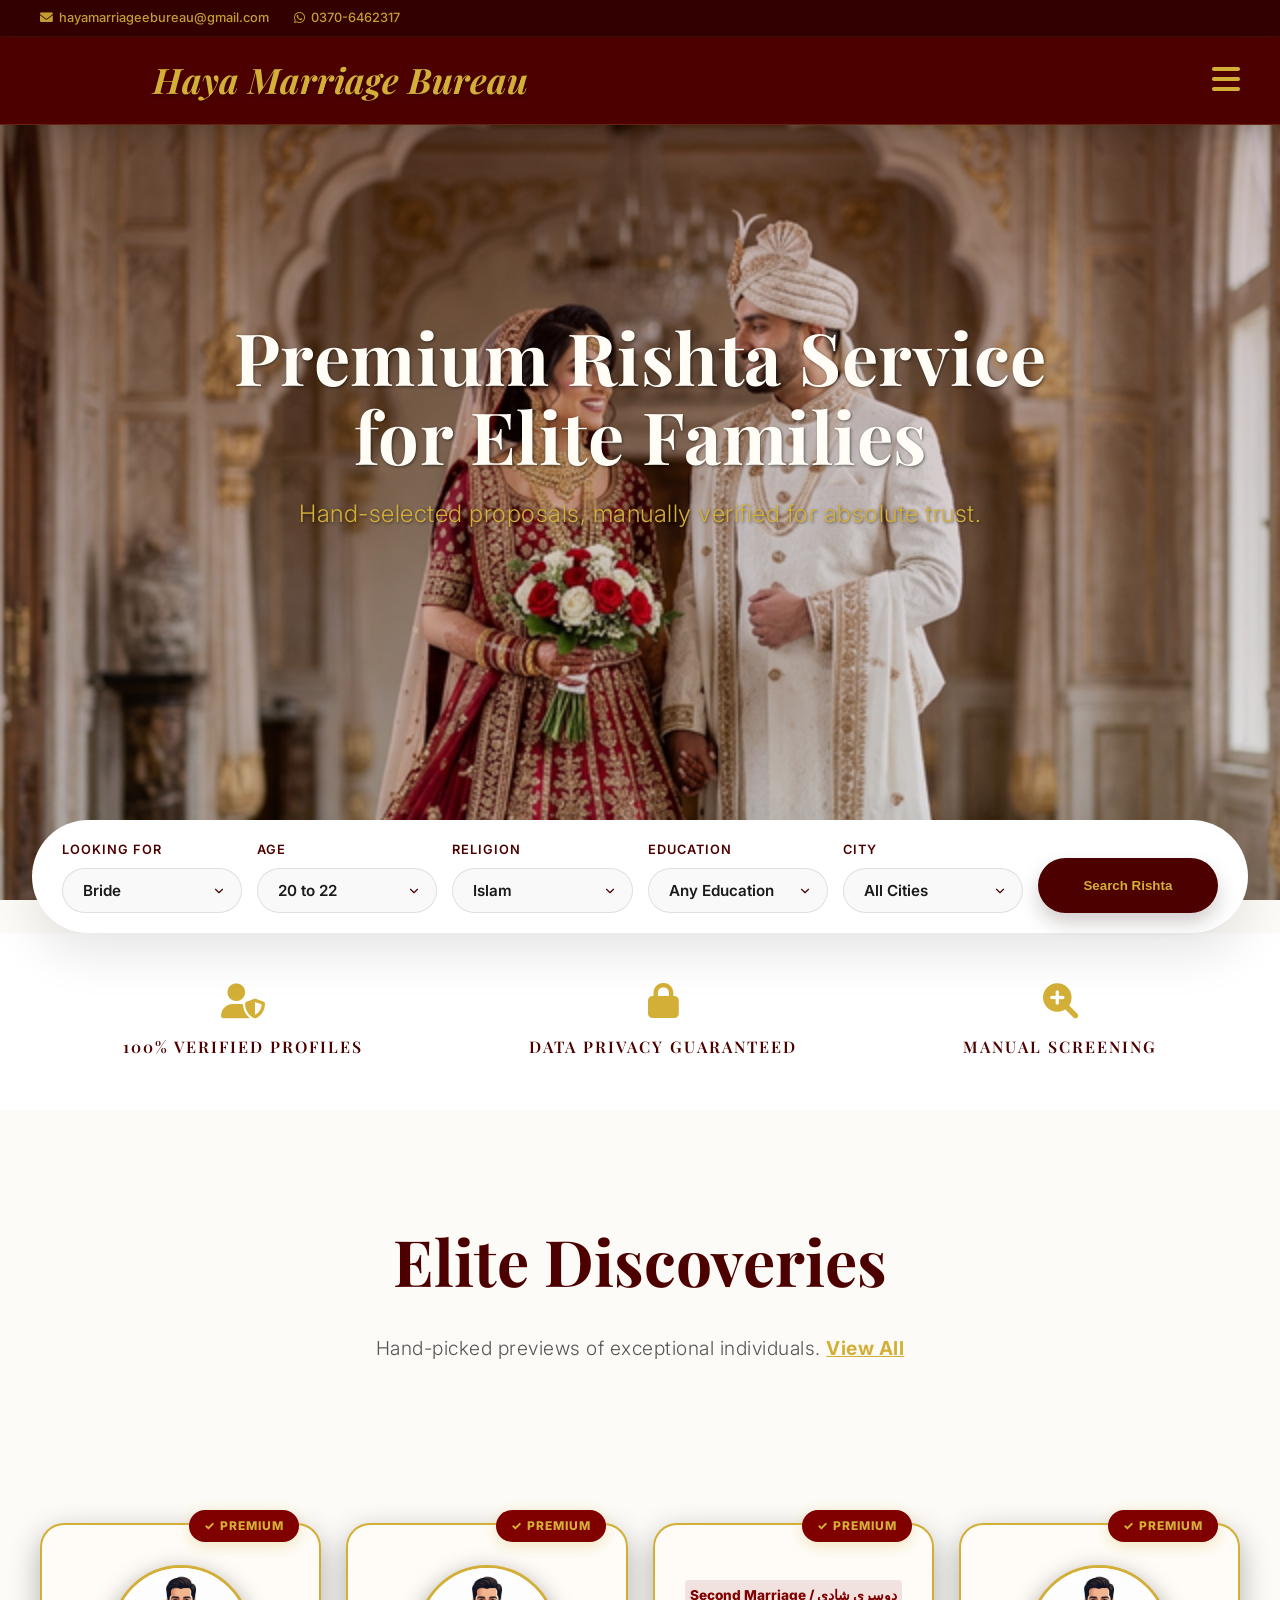
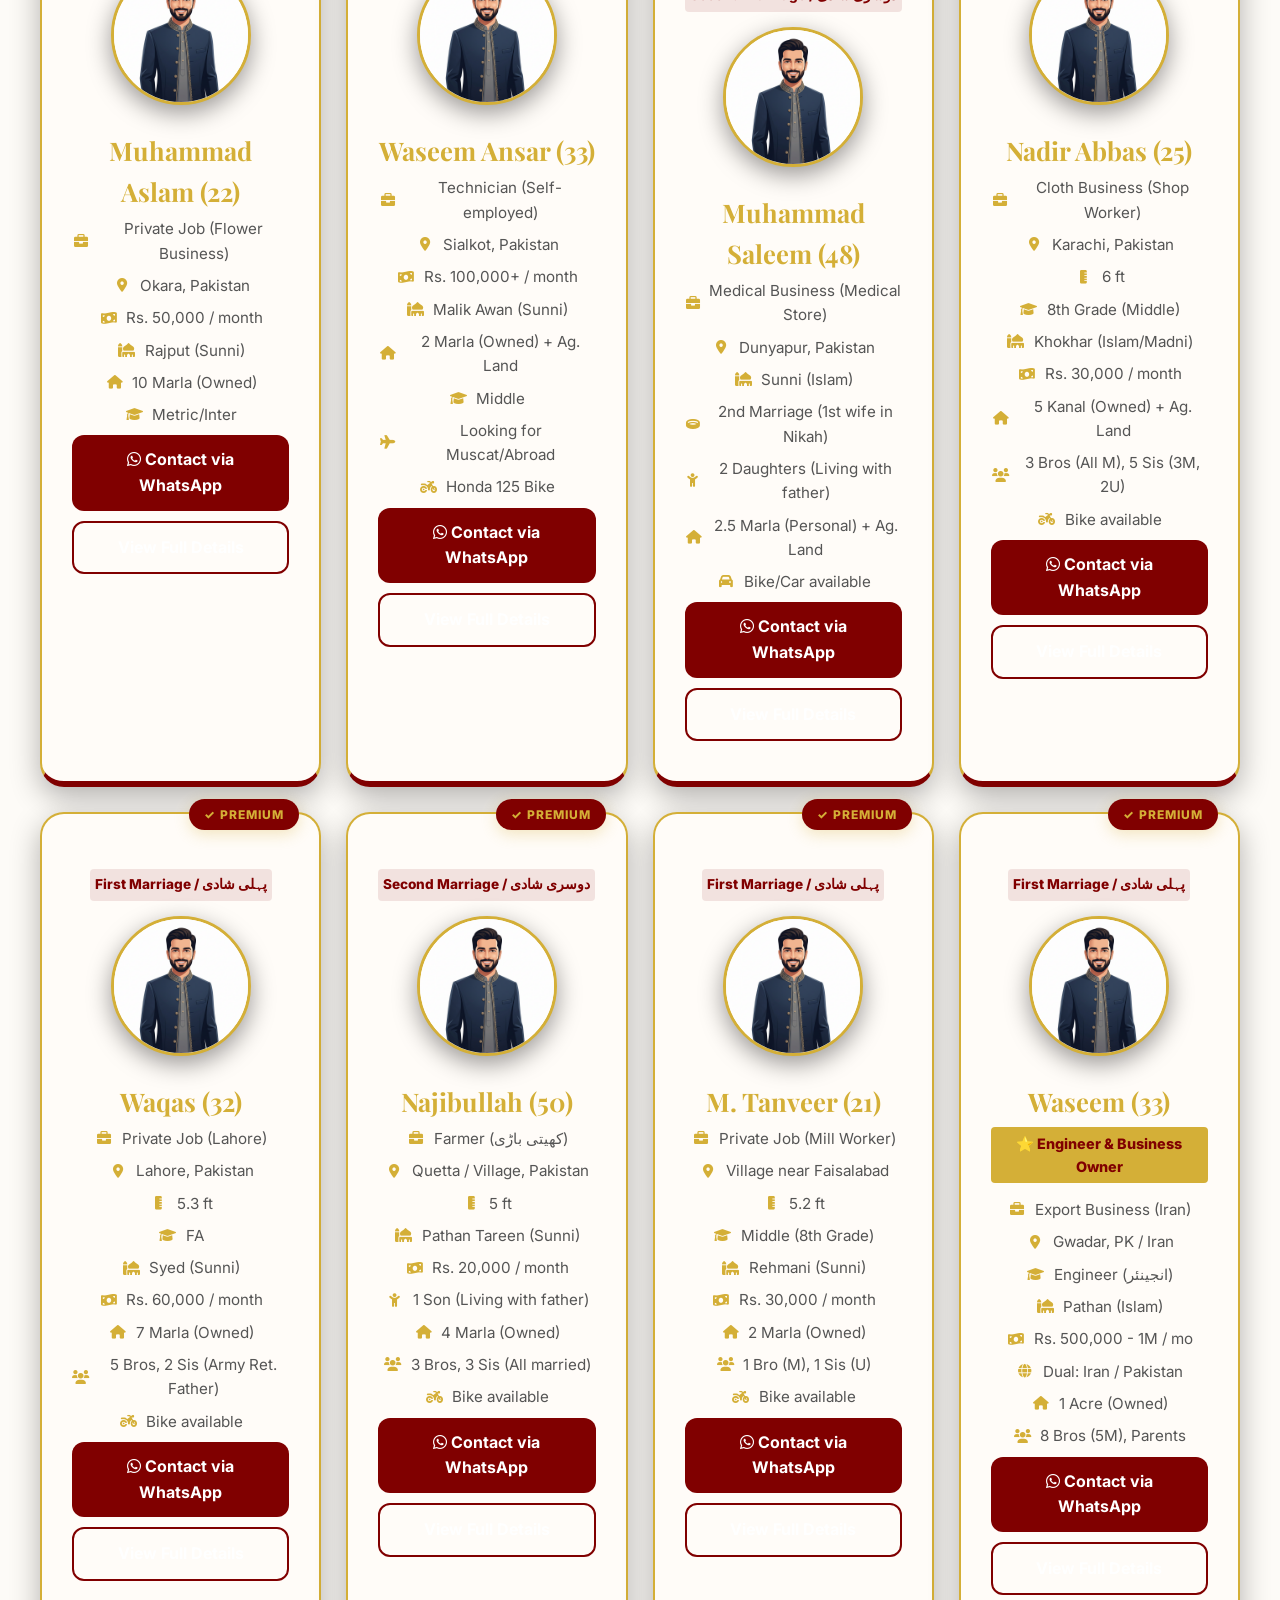
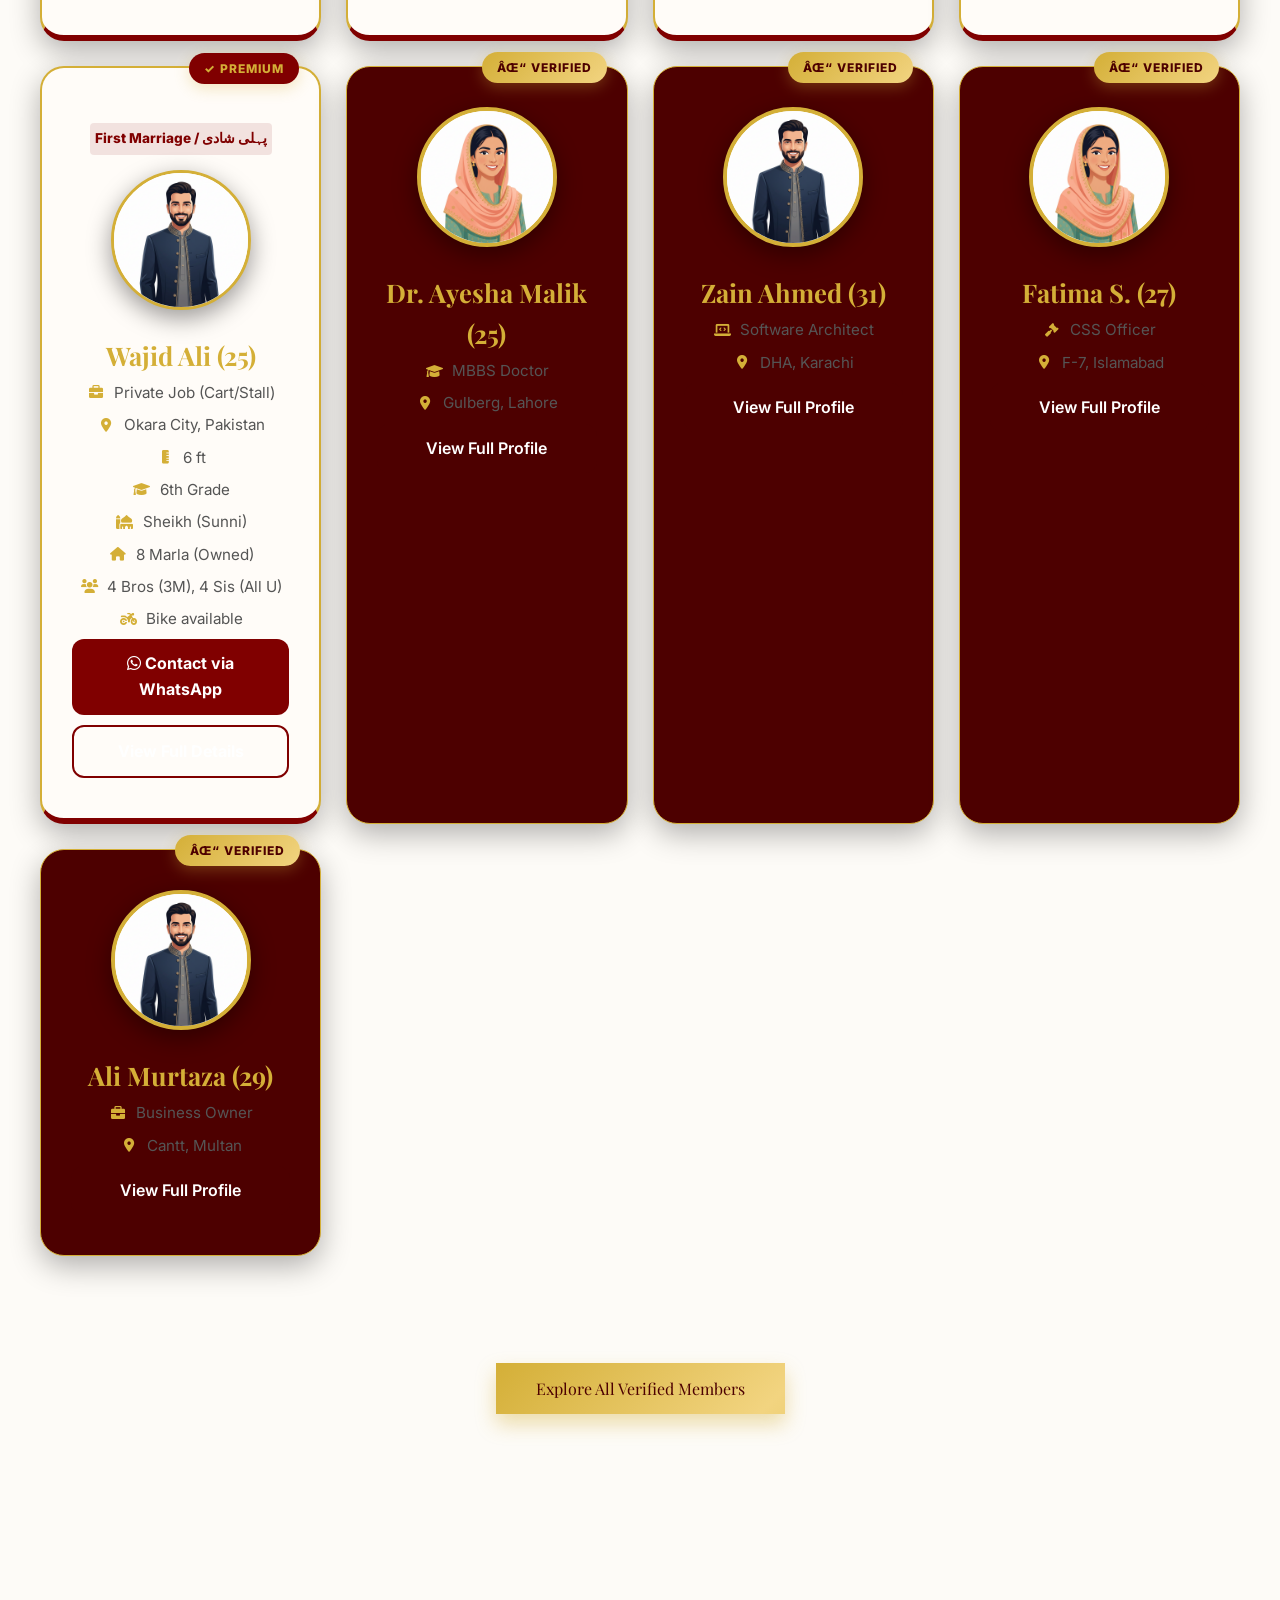
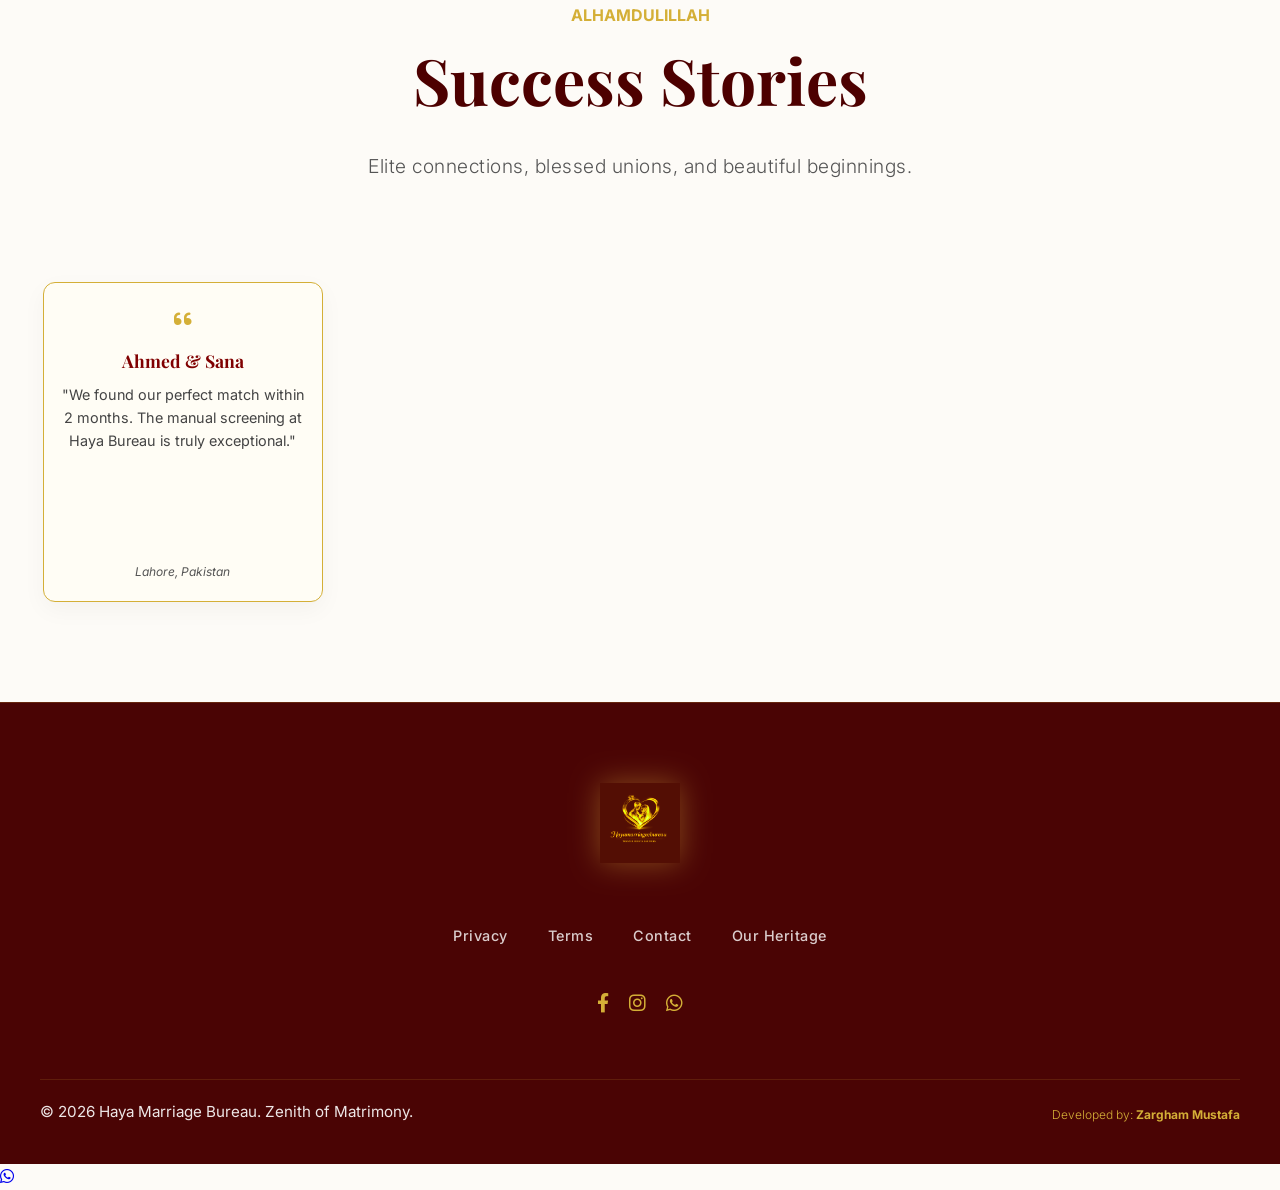
==== commit 615aef87: "Add HAYA-M-009 profile card" ====
--- a/index.html
+++ b/index.html
@@ -356,6 +356,27 @@
                 <a href="https://wa.me/923706462317?text=Assalam-o-Alaikum,%20I%20am%20interested%20in%20High-Profile%20ID:%20HAYA-M-008%20(Waseem)" target="_blank" class="btn-card" style="background: #800000; color: #D4AF37; border: none; font-weight: bold; margin-bottom: 10px;"><i class="fab fa-whatsapp"></i> Contact via WhatsApp</a>
                 <a href="profile-detail.html?id=HAYA-M-008&gender=Male&name=Waseem&age=33&city=Gwadar/Iran&profession=Export+Business+(Iran)&caste=Pathan+(Islam)&education=Engineer&img=avatar_male.png" class="btn-card" style="background: transparent; color: #800000; border: 2px solid #800000; font-weight: bold;">View Full Details</a>
             </article>
+
+            <article class="profile-card animate" style="border: 2px solid #D4AF37; background: #fffcf8; border-bottom-width: 6px; border-bottom-color: #800000;">
+                <div class="profile-badge" style="background: #800000; color: #D4AF37;">✓ Premium</div>
+                <div style="background: rgba(128,0,0,0.1); color: #800000; text-align: center; font-weight: 800; font-size: 0.85rem; padding: 5px; margin-top: 15px; border-radius: 4px;">First Marriage / پہلی شادی</div>
+                <div class="profile-img-container" style="border: 3px solid #D4AF37; margin-top: 15px;">
+                    <img src="images/profiles/avatar_male.png" alt="Wajid Ali" style="object-fit: cover;">
+                </div>
+                <h3 style="color: #800000;">Wajid Ali (25)</h3>
+                <ul class="card-meta">
+                    <li><i class="fas fa-briefcase"></i> Private Job (Cart/Stall)</li>
+                    <li><i class="fas fa-map-marker-alt"></i> Okara City, Pakistan</li>
+                    <li><i class="fas fa-ruler-vertical"></i> 6 ft</li>
+                    <li><i class="fas fa-graduation-cap"></i> 6th Grade</li>
+                    <li><i class="fas fa-mosque"></i> Sheikh (Sunni)</li>
+                    <li><i class="fas fa-home"></i> 8 Marla (Owned)</li>
+                    <li><i class="fas fa-users"></i> 4 Bros (3M), 4 Sis (All U)</li>
+                    <li><i class="fas fa-motorcycle"></i> Bike available</li>
+                </ul>
+                <a href="https://wa.me/923706462317?text=Assalam-o-Alaikum,%20I%20am%20interested%20in%20Profile%20ID:%20HAYA-M-009%20(Wajid%20Ali)" target="_blank" class="btn-card" style="background: #800000; color: #D4AF37; border: none; font-weight: bold; margin-bottom: 10px;"><i class="fab fa-whatsapp"></i> Contact via WhatsApp</a>
+                <a href="profile-detail.html?id=HAYA-M-009&gender=Male&name=Wajid+Ali&age=25&city=Okara&profession=Private+Job+(Cart/Stall)&caste=Sheikh+(Sunni)&education=6th+Grade&img=avatar_male.png" class="btn-card" style="background: transparent; color: #800000; border: 2px solid #800000; font-weight: bold;">View Full Details</a>
+            </article>
             <article class="profile-card animate">
                 <div class="profile-badge">âœ“ Verified</div>
                 <div class="profile-img-container">
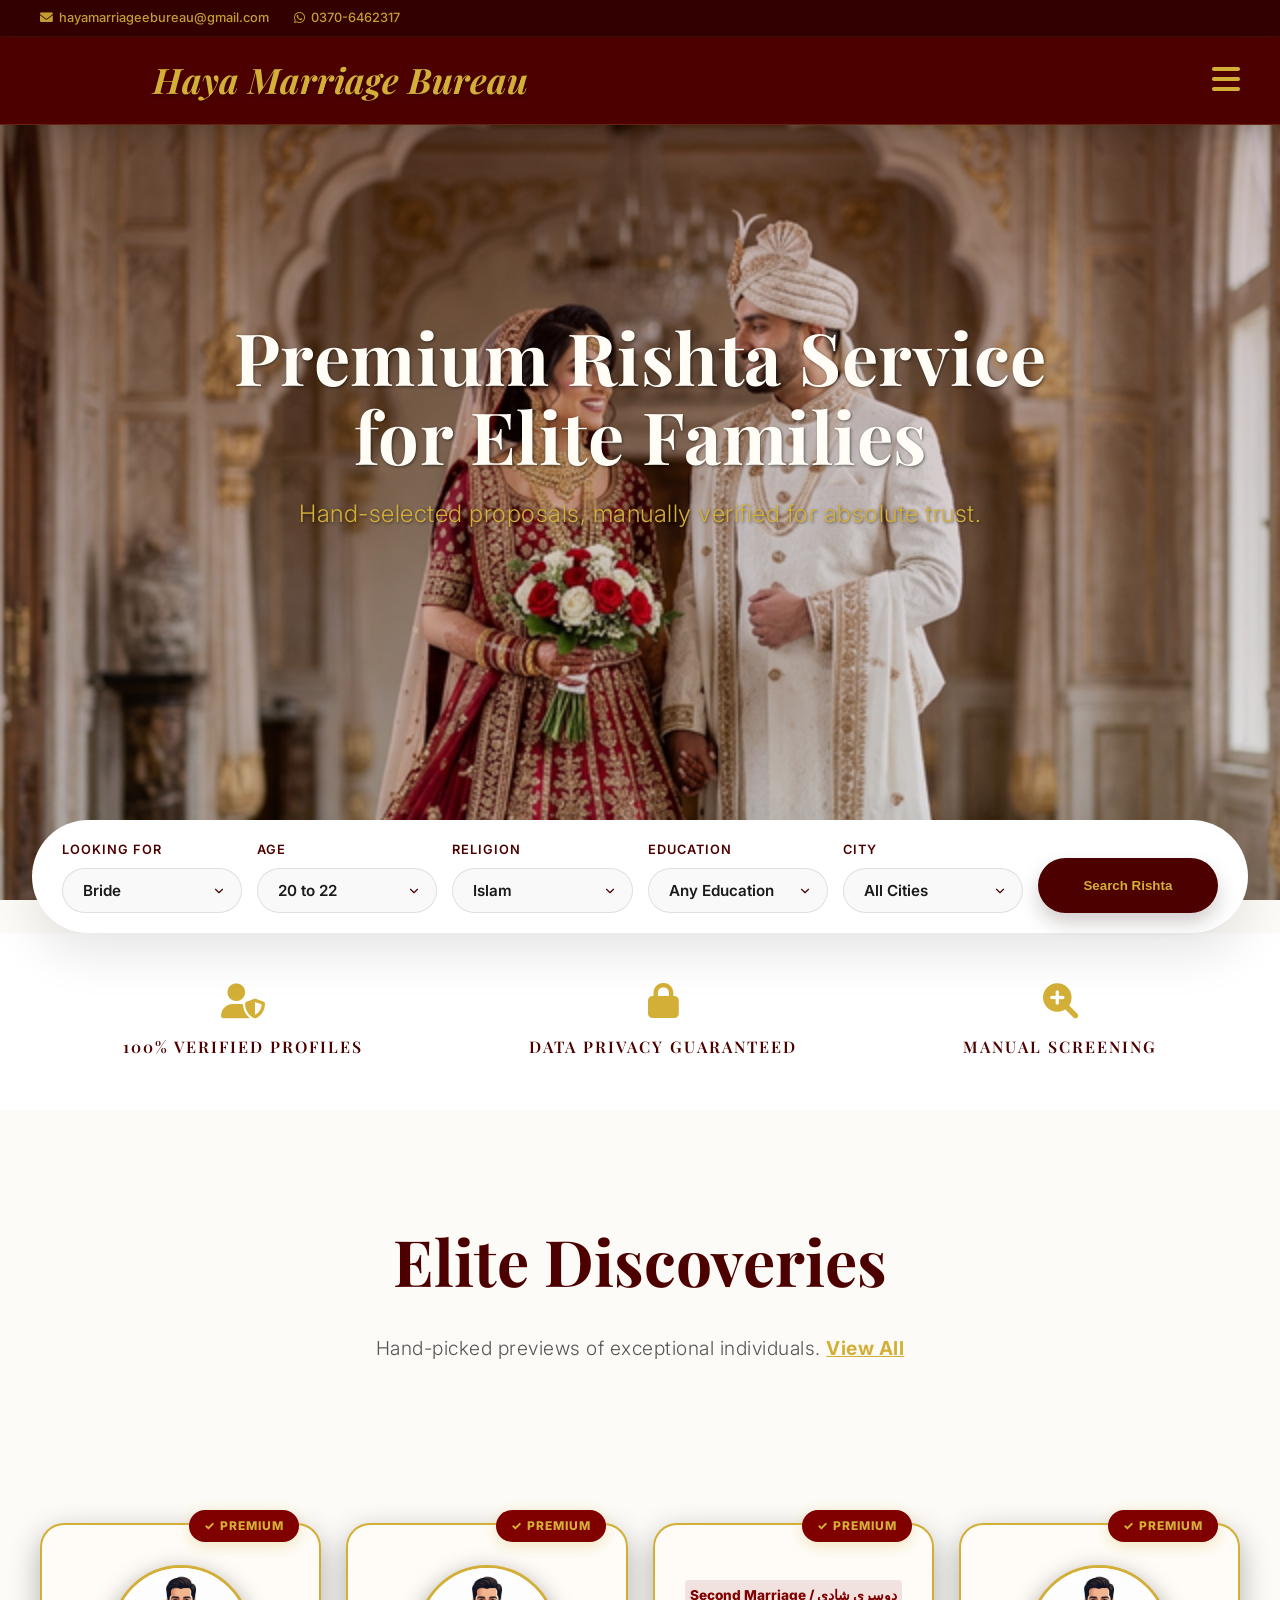
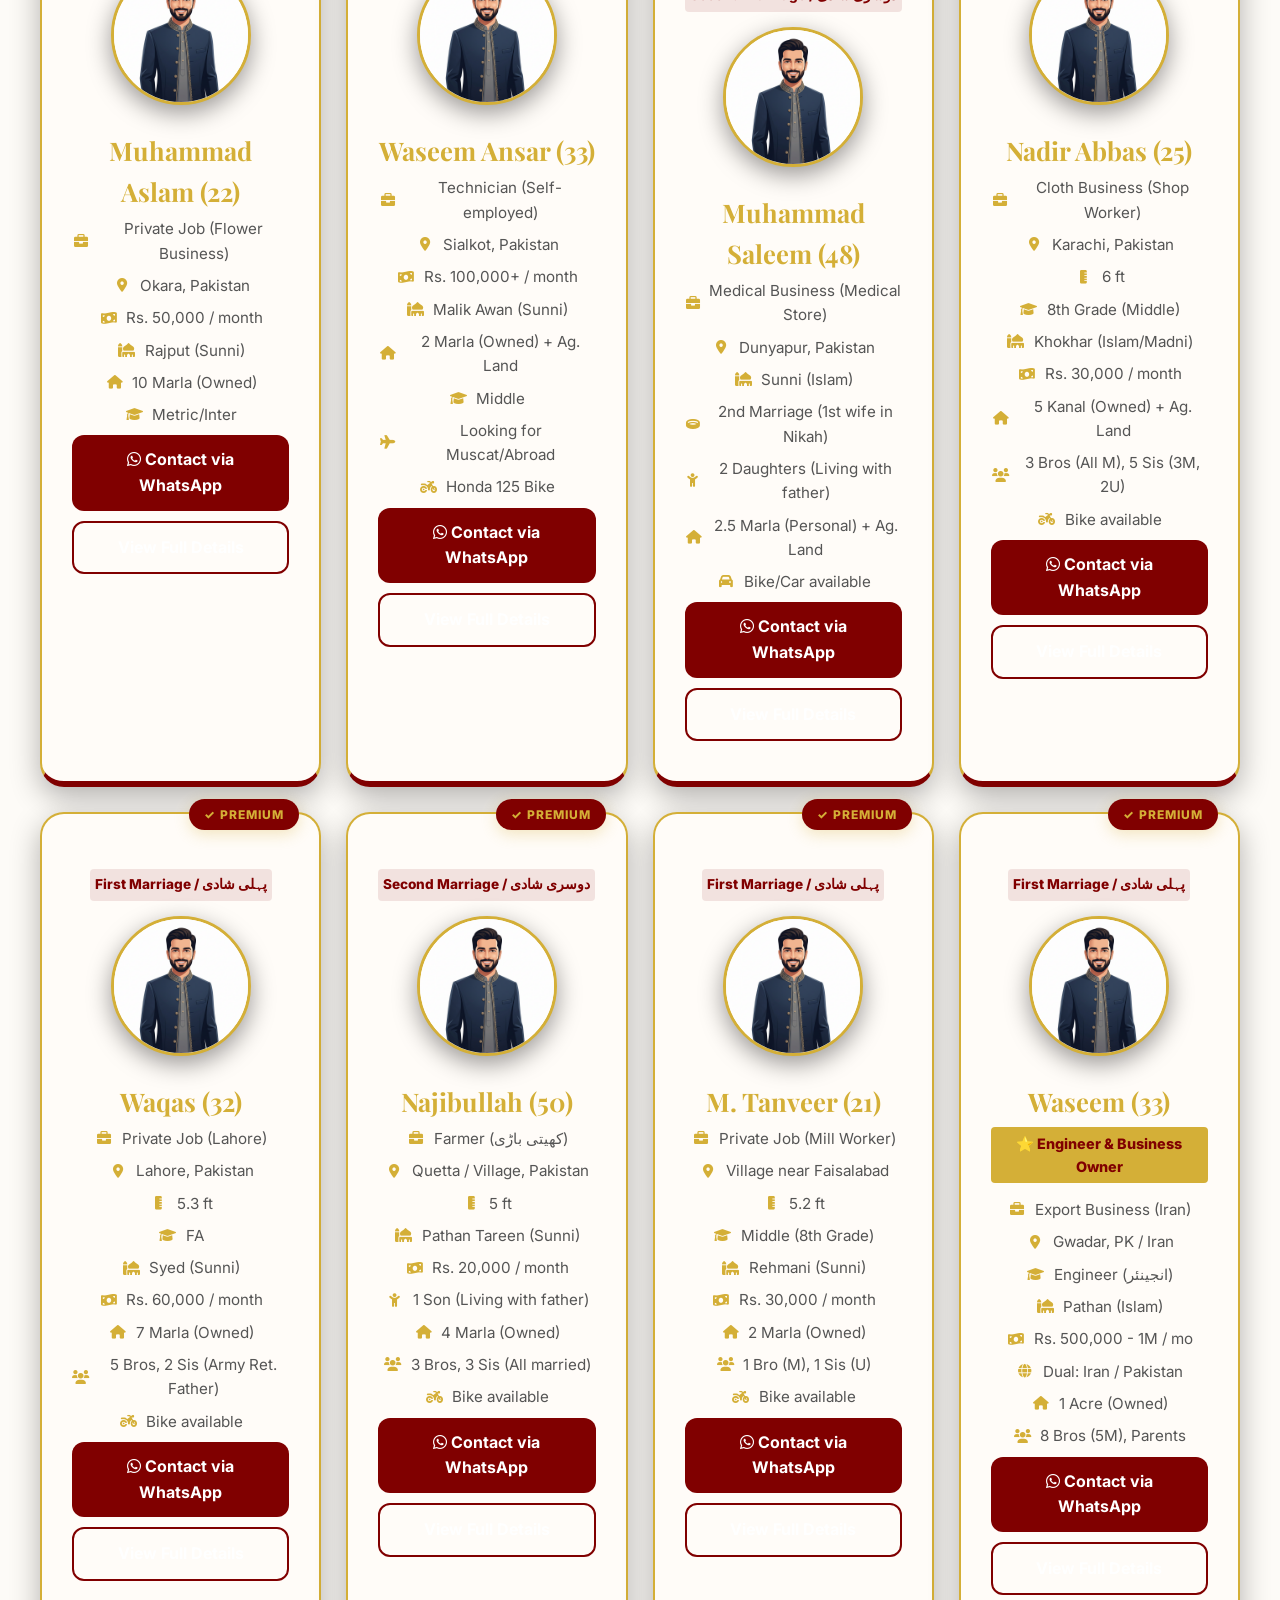
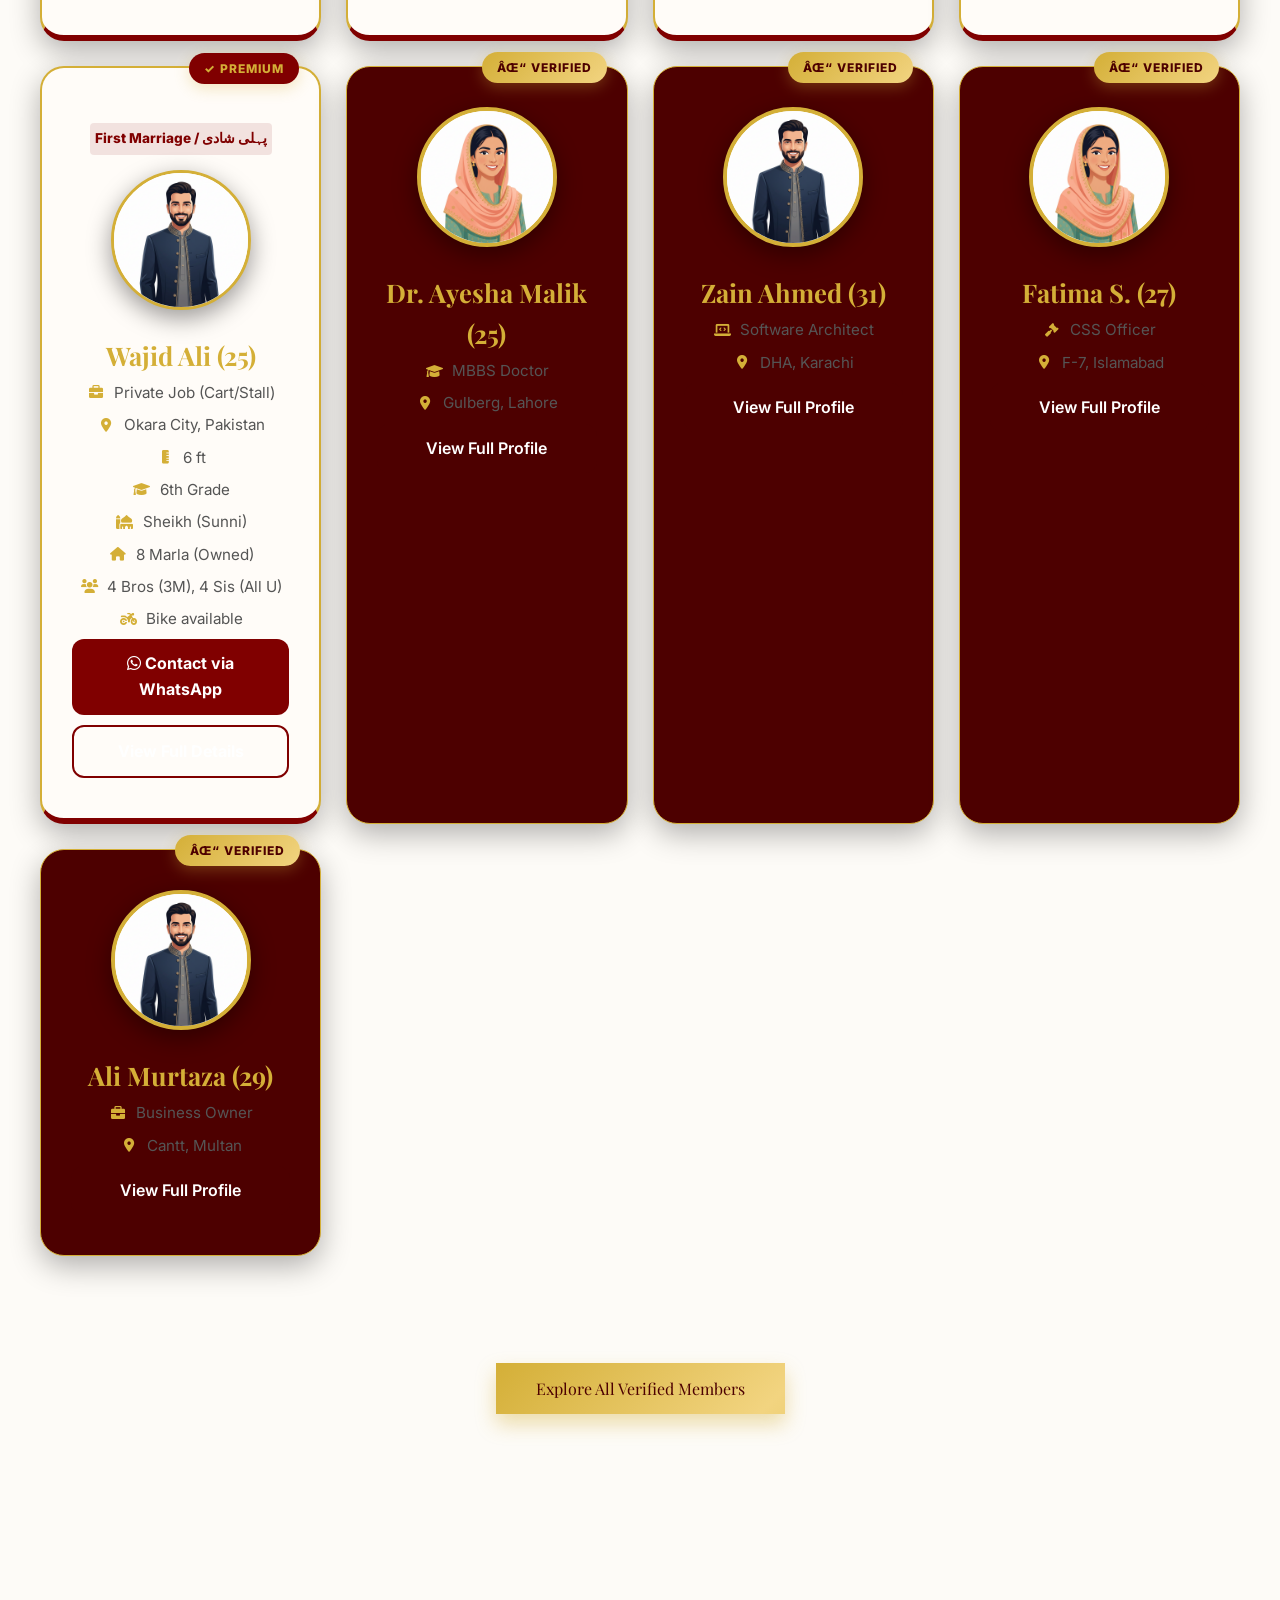
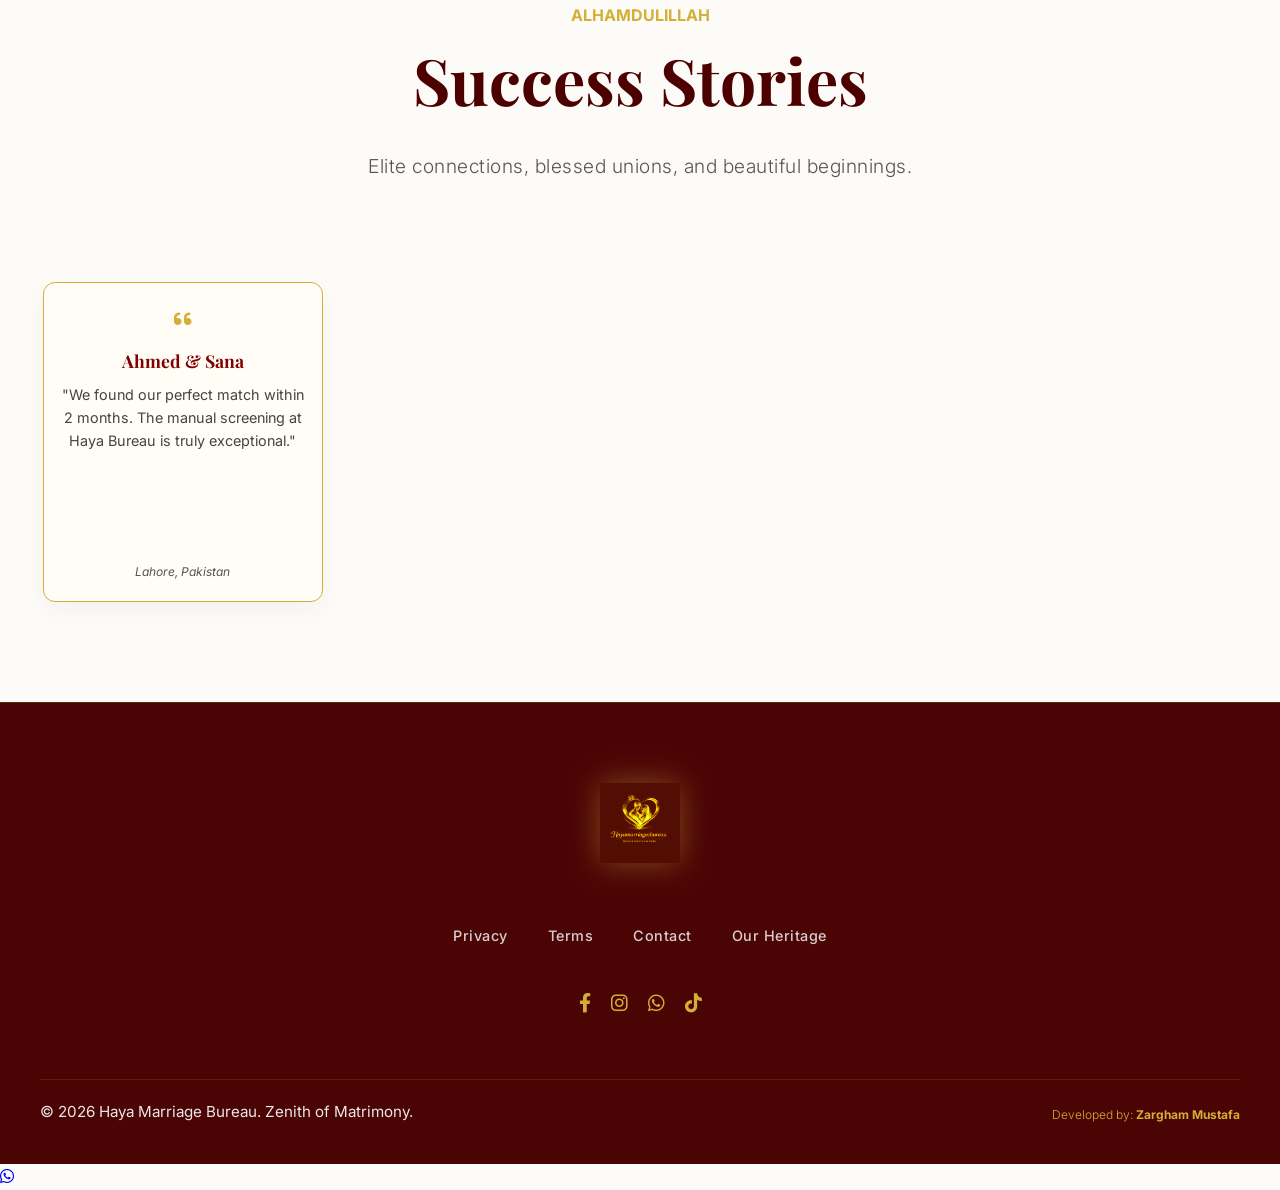
==== commit 1efd1852: "feat: add official tiktok link to social media sections" ====
--- a/index.html
+++ b/index.html
@@ -1,4 +1,4 @@
-<!DOCTYPE html>
+﻿<!DOCTYPE html>
 <html lang="en">
 <head>
     <meta charset="UTF-8">
@@ -470,6 +470,7 @@
                     <a href="https://web.facebook.com/profile.php?id=61583555798844" target="_blank"><i class="fab fa-facebook-f"></i></a>
                     <a href="https://www.instagram.com/hayamarriageebureau2026/" target="_blank" rel="noopener noreferrer"><i class="fab fa-instagram"></i></a>
                     <a href="https://wa.me/923706462317" target="_blank"><i class="fab fa-whatsapp"></i></a>
+                    <a href="https://www.tiktok.com/@hayamarriageburea" target="_blank" rel="noopener noreferrer"><i class="fab fa-tiktok"></i></a>
                 </div>
             </div>
             <div class="footer-bottom">
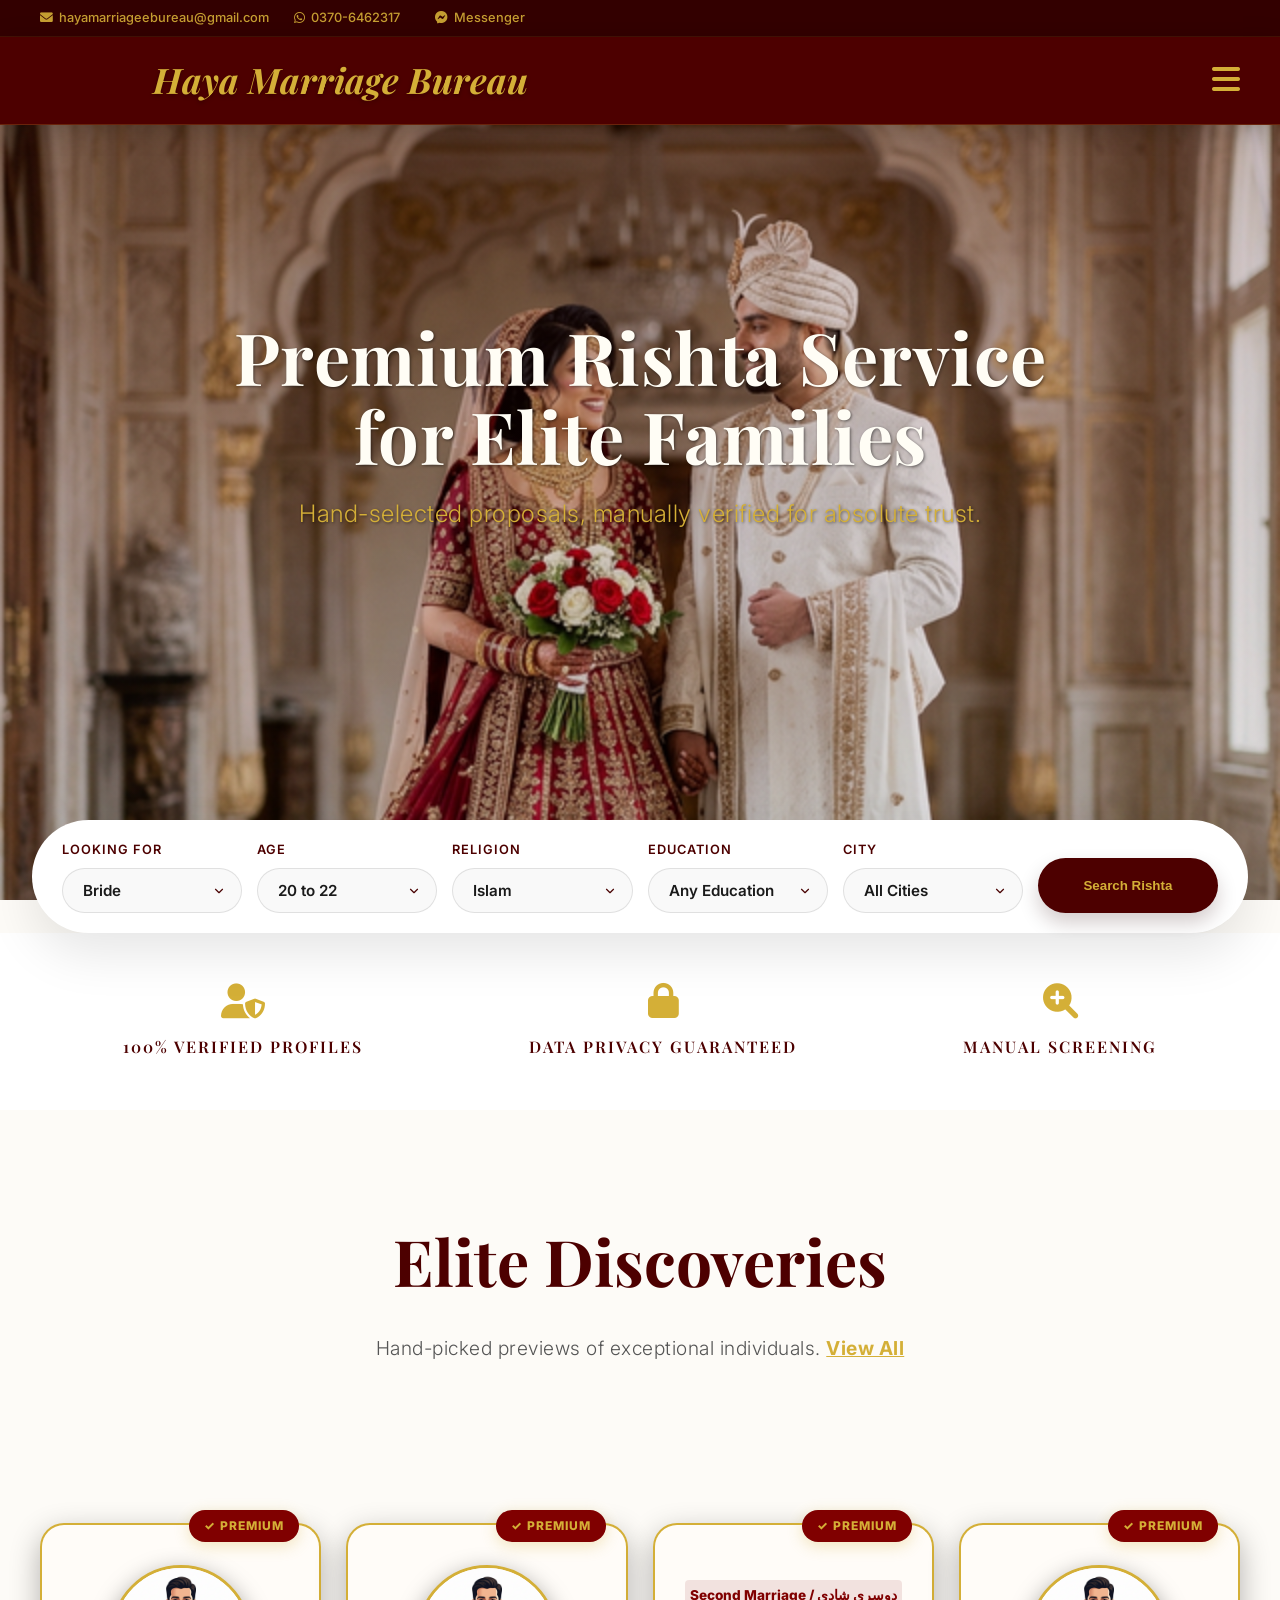
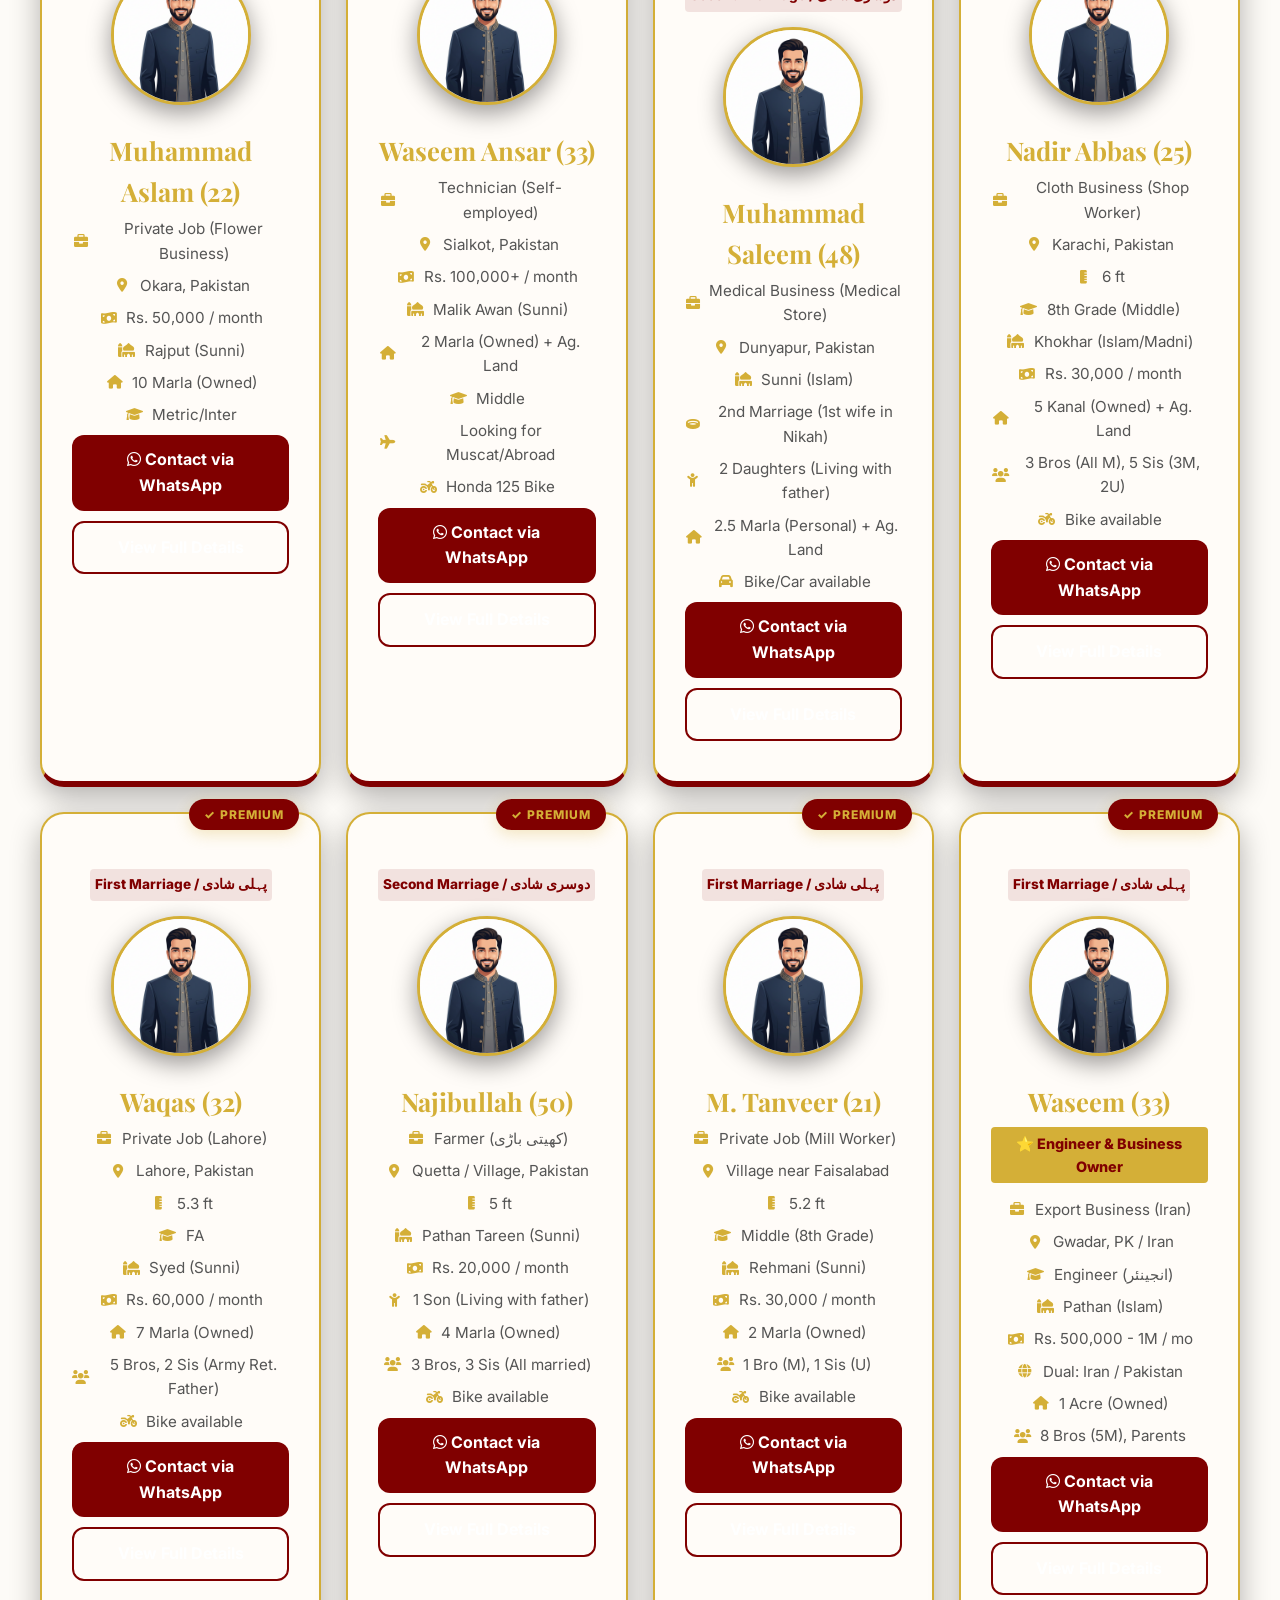
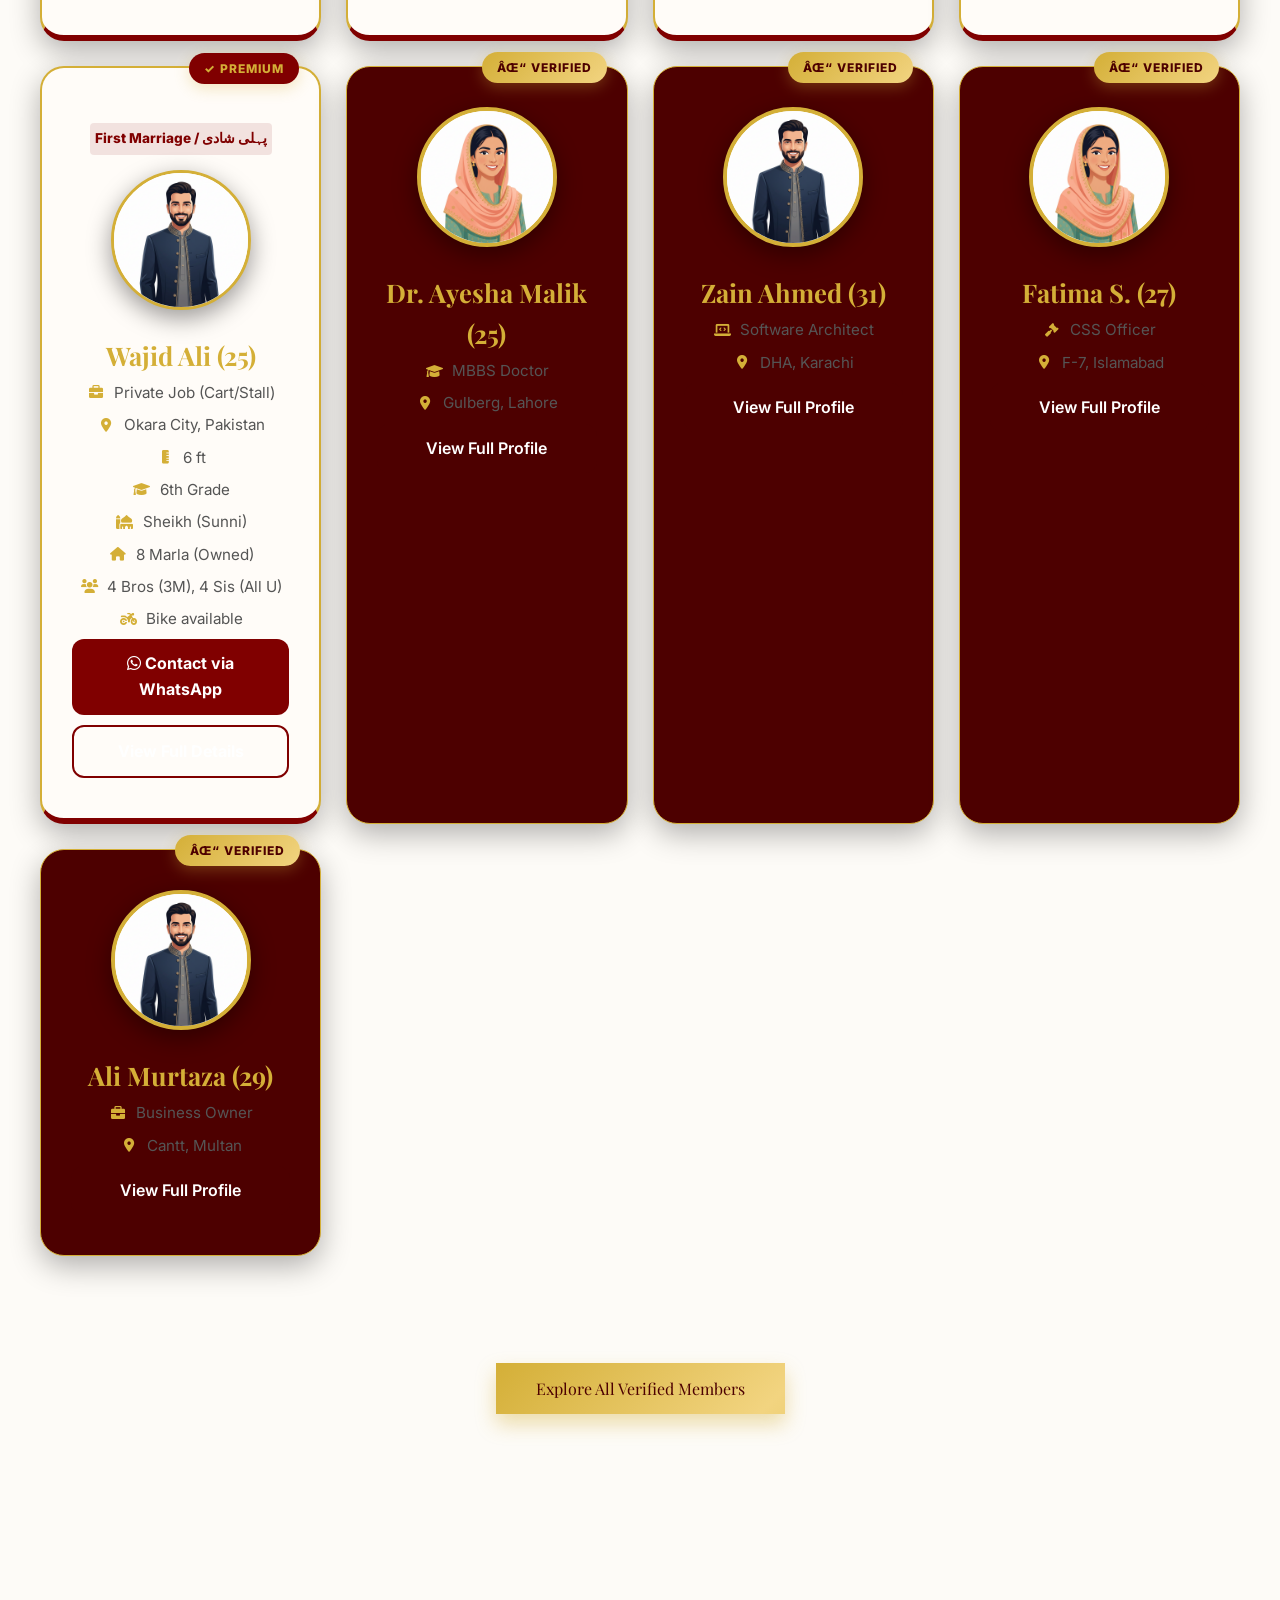
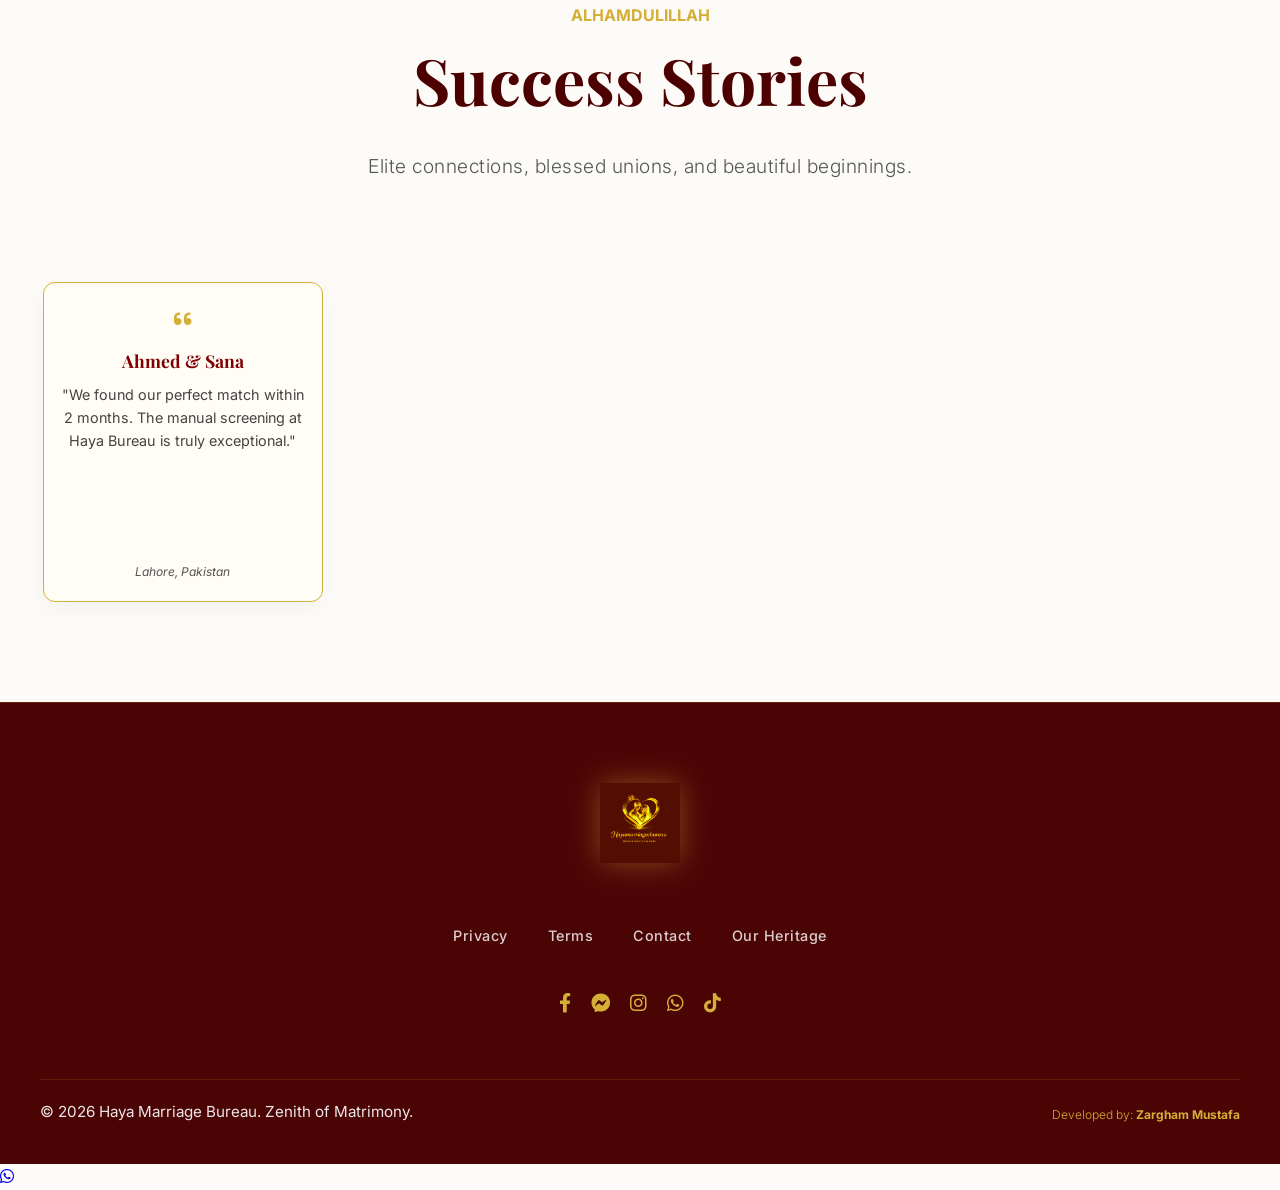
==== commit 05da22e1: "feat: add Facebook Messenger connectivity to header and footer" ====
--- a/index.html
+++ b/index.html
@@ -15,6 +15,7 @@
             <div class="container">
                 <a href="mailto:hayamarriageebureau@gmail.com"><i class="fas fa-envelope"></i> hayamarriageebureau@gmail.com</a>
                 <a href="https://wa.me/923706462317"><i class="fab fa-whatsapp"></i> 0370-6462317</a>
+                <a href="https://m.me/61583555798844" target="_blank" style="margin-left: 10px; color: var(--accent);"><i class="fab fa-facebook-messenger"></i> Messenger</a>
             </div>
         </div>
 
@@ -468,6 +469,7 @@
                 </ul>
                 <div class="footer-socials">
                     <a href="https://web.facebook.com/profile.php?id=61583555798844" target="_blank"><i class="fab fa-facebook-f"></i></a>
+                    <a href="https://m.me/61583555798844" target="_blank"><i class="fab fa-facebook-messenger"></i></a>
                     <a href="https://www.instagram.com/hayamarriageebureau2026/" target="_blank" rel="noopener noreferrer"><i class="fab fa-instagram"></i></a>
                     <a href="https://wa.me/923706462317" target="_blank"><i class="fab fa-whatsapp"></i></a>
                     <a href="https://www.tiktok.com/@hayamarriageburea" target="_blank" rel="noopener noreferrer"><i class="fab fa-tiktok"></i></a>
@@ -492,3 +494,5 @@
 </body>
 </html>
 
+
+
